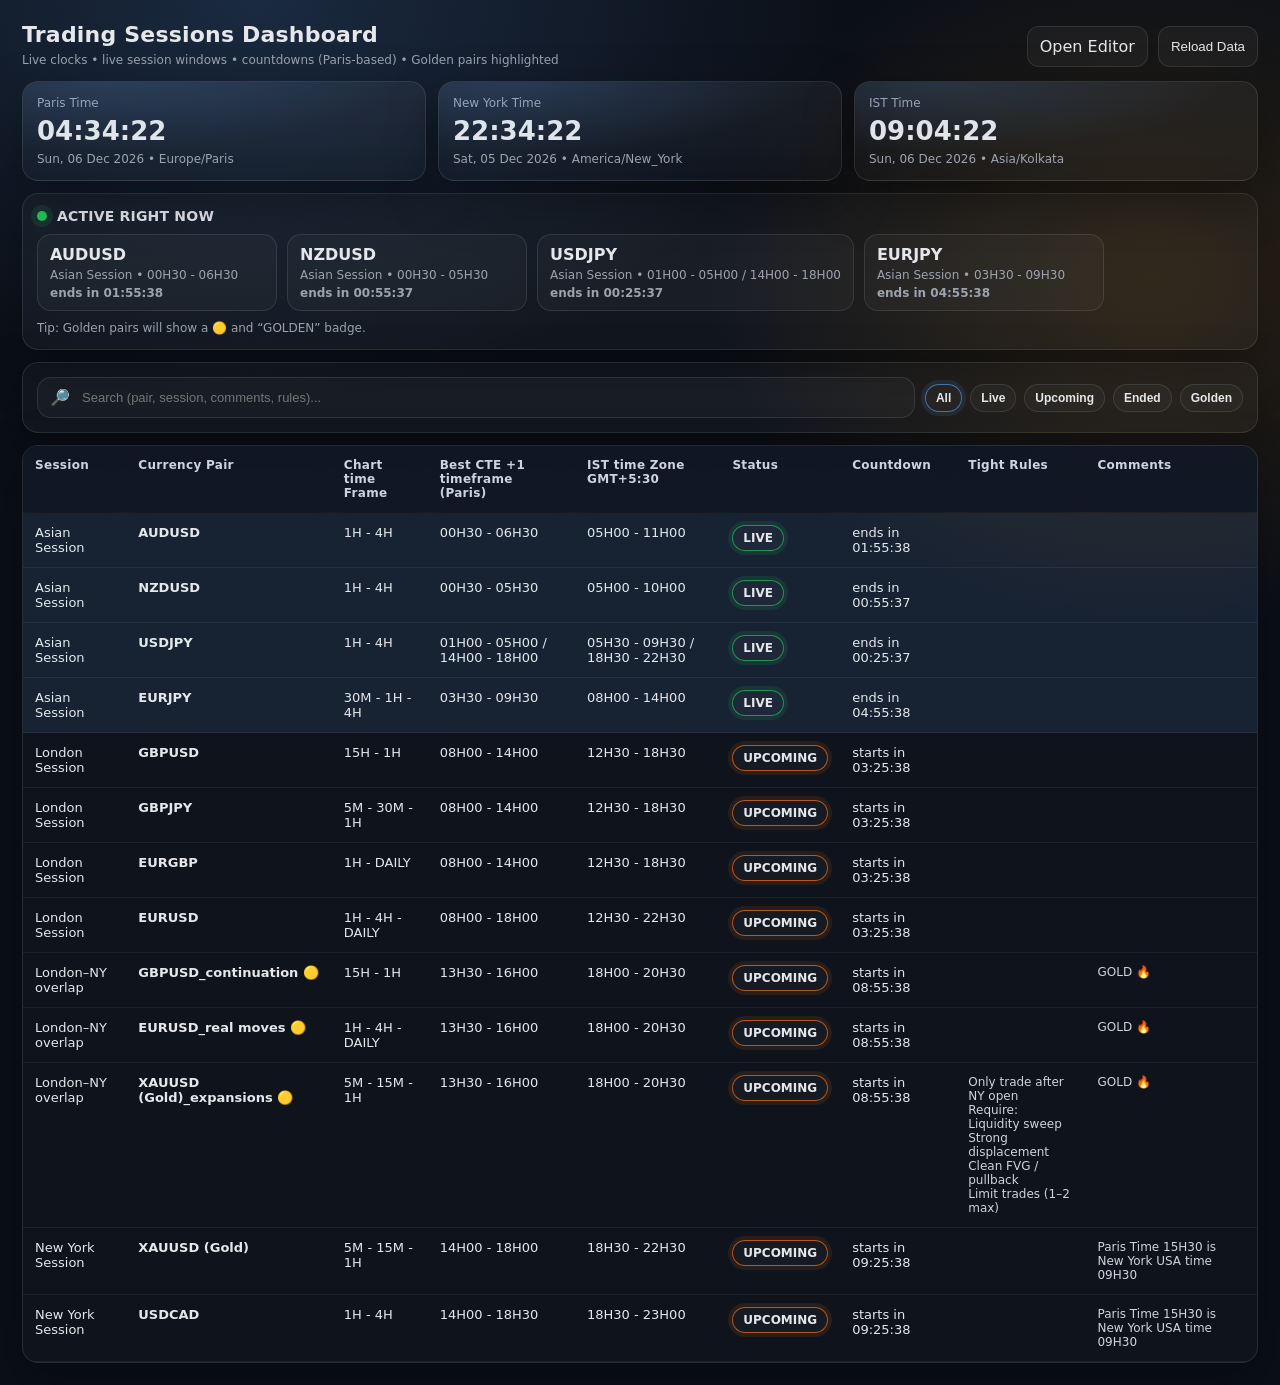
==== index.html @ 401a19d2 "Initial trading dashboard" ====
<!doctype html>
<html lang="en">
<head>
  <meta charset="utf-8" />
  <meta name="viewport" content="width=device-width,initial-scale=1" />
  <title>Trading Sessions Dashboard</title>
  <style>
    :root{
      --bg:#0b0f17;
      --card:#111827;
      --card2:#0f172a;
      --text:#e5e7eb;
      --muted:#9ca3af;
      --line:rgba(255,255,255,.10);
      --accent:#60a5fa;
      --gold:#f59e0b;
      --live:#22c55e;
      --warn:#f97316;
      --shadow: 0 18px 50px rgba(0,0,0,.35);
      --radius:16px;
    }
    *{box-sizing:border-box}
    body{
      margin:0;
      font-family: system-ui, -apple-system, Segoe UI, Roboto, Arial, sans-serif;
      background: radial-gradient(1200px 800px at 20% 0%, rgba(96,165,250,.18), transparent 50%),
                  radial-gradient(900px 700px at 90% 20%, rgba(245,158,11,.14), transparent 50%),
                  var(--bg);
      color:var(--text);
    }
    a{color:var(--accent); text-decoration:none}
    .wrap{max-width:1280px;margin:0 auto;padding:22px}
    .topbar{
      display:flex;justify-content:space-between;align-items:flex-end;gap:16px;flex-wrap:wrap;
      margin-bottom:14px;
    }
    h1{margin:0;font-size:22px;letter-spacing:.2px}
    .subtitle{color:var(--muted);font-size:12px;margin-top:6px}
    .btn{
      border:1px solid var(--line);
      background:rgba(255,255,255,.04);
      color:var(--text);
      padding:10px 12px;border-radius:12px;
      cursor:pointer;
    }
    .btn:hover{background:rgba(255,255,255,.06)}
    .grid{display:grid;gap:12px}
    .cards{display:grid;grid-template-columns:repeat(3,minmax(0,1fr));gap:12px}
    .card{
      background:linear-gradient(180deg, rgba(255,255,255,.05), rgba(255,255,255,.02));
      border:1px solid var(--line);
      border-radius:var(--radius);
      padding:14px 14px;
      box-shadow:var(--shadow);
      overflow:hidden;
      position:relative;
    }
    .card::after{
      content:"";
      position:absolute; inset:-2px;
      background: radial-gradient(500px 120px at 20% 0%, rgba(96,165,250,.15), transparent 60%);
      pointer-events:none;
    }
    .label{color:var(--muted);font-size:12px}
    .time{font-variant-numeric:tabular-nums;font-size:26px;font-weight:800;margin-top:6px}
    .sub{color:var(--muted);font-size:12px;margin-top:6px}
    .panel{
      background:rgba(255,255,255,.03);
      border:1px solid var(--line);
      border-radius:var(--radius);
      padding:14px;
      box-shadow:var(--shadow);
    }
    .panelTitle{display:flex;align-items:center;gap:10px;margin-bottom:10px}
    .dot{width:10px;height:10px;border-radius:50%;background:var(--live);box-shadow:0 0 0 6px rgba(34,197,94,.12)}
    .panelTitle h2{margin:0;font-size:14px;letter-spacing:.2px}
    .chips{display:flex;gap:8px;flex-wrap:wrap}
    .chip{
      border:1px solid var(--line);
      background:rgba(255,255,255,.03);
      color:var(--text);
      padding:6px 10px;border-radius:999px;
      font-size:12px; font-weight:700;
      cursor:pointer;
    }
    .chip.active{border-color:rgba(96,165,250,.6); box-shadow:0 0 0 4px rgba(96,165,250,.10)}
    .controls{
      display:flex;gap:10px;flex-wrap:wrap;align-items:center;
      justify-content:space-between;
    }
    .search{
      flex:1;min-width:220px;
      display:flex;gap:10px;align-items:center;
      background:rgba(255,255,255,.03);
      border:1px solid var(--line);
      border-radius:14px;padding:10px 12px;
    }
    .search input{
      border:none;outline:none;background:transparent;color:var(--text);width:100%;
      font-size:13px;
    }
    .tableWrap{
      border:1px solid var(--line);
      border-radius:var(--radius);
      overflow:auto;
      background:rgba(255,255,255,.02);
      box-shadow:var(--shadow);
    }
    table{border-collapse:collapse;width:100%;min-width:1100px}
    th,td{padding:12px 12px;border-bottom:1px solid rgba(255,255,255,.06);vertical-align:top;font-size:13px}
    th{
      position:sticky;top:0;
      background:rgba(17,24,39,.92);
      backdrop-filter: blur(10px);
      text-align:left;
      font-size:12px;
      color:#cbd5e1;
      letter-spacing:.3px;
    }
    tr:hover{background:rgba(255,255,255,.03)}
    tr[data-state="LIVE"]{background:rgba(96,165,250,.10)}
    tr[data-golden="true"] td:nth-child(2){font-weight:900}
    .mono{font-variant-numeric:tabular-nums}
    .small{font-size:12px;color:#cbd5e1}
    .pill{
      display:inline-block;
      padding:5px 10px;border-radius:999px;
      font-size:12px;font-weight:900;
      border:1px solid var(--line);
      background:rgba(255,255,255,.03);
    }
    .pill.live{border-color:rgba(34,197,94,.7); box-shadow:0 0 0 4px rgba(34,197,94,.12)}
    .pill.up{border-color:rgba(249,115,22,.7); box-shadow:0 0 0 4px rgba(249,115,22,.10)}
    .pill.end{opacity:.8}
    .goldBadge{
      display:inline-flex;align-items:center;gap:6px;
      padding:5px 10px;border-radius:999px;
      border:1px solid rgba(245,158,11,.55);
      background:rgba(245,158,11,.10);
      font-weight:900;font-size:12px;
    }
    .activeList{
      display:flex;gap:10px;flex-wrap:wrap
    }
    .activeItem{
      border:1px solid var(--line);
      background:rgba(255,255,255,.03);
      border-radius:14px;
      padding:10px 12px;
      min-width:240px;
    }
    .activeItem .t{font-weight:900}
    .activeItem .m{color:var(--muted);font-size:12px;margin-top:4px}
    .footerNote{color:var(--muted);font-size:12px;margin-top:10px}
    @media (max-width: 980px){ .cards{grid-template-columns:1fr} }
  </style>
</head>
<body>
  <div class="wrap">
    <div class="topbar">
      <div>
        <h1>Trading Sessions Dashboard</h1>
        <div class="subtitle">Live clocks • live session windows • countdowns (Paris-based) • Golden pairs highlighted</div>
      </div>
      <div style="display:flex;gap:10px;flex-wrap:wrap">
        <a class="btn" href="./editor.html" target="_blank">Open Editor</a>
        <button class="btn" id="reloadBtn">Reload Data</button>
      </div>
    </div>

    <div class="grid">
      <div class="cards" id="clockCards"></div>

      <div class="panel">
        <div class="panelTitle">
          <div class="dot"></div>
          <h2>ACTIVE RIGHT NOW</h2>
        </div>
        <div class="activeList" id="activeNow"></div>
        <div class="footerNote">Tip: Golden pairs will show a 🟡 and “GOLDEN” badge.</div>
      </div>

      <div class="panel">
        <div class="controls">
          <div class="search">
            <span style="color:var(--muted)">🔎</span>
            <input id="q" placeholder="Search (pair, session, comments, rules)..." />
          </div>
          <div class="chips" id="chips"></div>
        </div>
      </div>

      <div class="tableWrap">
        <table>
          <thead>
            <tr>
              <th>Session</th>
              <th>Currency Pair</th>
              <th>Chart time Frame</th>
              <th>Best CTE +1 timeframe (Paris)</th>
              <th>IST time Zone GMT+5:30</th>
              <th>Status</th>
              <th>Countdown</th>
              <th>Tight Rules</th>
              <th>Comments</th>
            </tr>
          </thead>
          <tbody id="rows"></tbody>
        </table>
      </div>
    </div>
  </div>

<script>
const TZ = { paris:"Europe/Paris", ny:"America/New_York", ist:"Asia/Kolkata" };
let CFG = null;
let FILTER = "ALL"; // ALL | LIVE | UPCOMING | ENDED | GOLDEN
let QUERY = "";

function fmtClock(date, timeZone){
  return new Intl.DateTimeFormat("en-GB",{timeZone,hour:"2-digit",minute:"2-digit",second:"2-digit",hour12:false}).format(date);
}
function fmtDate(date, timeZone){
  return new Intl.DateTimeFormat("en-GB",{timeZone,weekday:"short",year:"numeric",month:"short",day:"2-digit"}).format(date);
}
function partsInTZ(date, timeZone){
  const fmt = new Intl.DateTimeFormat("en-GB",{timeZone,year:"numeric",month:"2-digit",day:"2-digit",hour:"2-digit",minute:"2-digit",second:"2-digit",hour12:false});
  const parts = fmt.formatToParts(date);
  const get = (t)=> parts.find(p=>p.type===t)?.value;
  return { hh:+get("hour"), mm:+get("minute"), ss:+get("second") };
}
function minutesSinceMidnight(date, timeZone){
  const p = partsInTZ(date, timeZone);
  return p.hh*60 + p.mm + p.ss/60;
}
// "13H30 - 16H00" or "01H00-05H00 / 14H00-18H00"
function parseWindows(str){
  if(!str) return [];
  return str.split("/").map(s=>s.trim()).filter(Boolean).map(seg=>{
    const m = seg.match(/(\d{1,2})\s*[H:]\s*(\d{2})\s*-\s*(\d{1,2})\s*[H:]\s*(\d{2})/i);
    if(!m) return null;
    return { startMin:(+m[1])*60 + (+m[2]), endMin:(+m[3])*60 + (+m[4]) };
  }).filter(Boolean);
}
function toHMS(totalSeconds){
  totalSeconds = Math.max(0, Math.floor(totalSeconds));
  const h = String(Math.floor(totalSeconds/3600)).padStart(2,"0");
  const m = String(Math.floor((totalSeconds%3600)/60)).padStart(2,"0");
  const s = String(totalSeconds%60).padStart(2,"0");
  return `${h}:${m}:${s}`;
}
function stateAndCountdown(now, timeZone, windows){
  if(!windows.length) return { state:"—", countdown:"—" };
  const nowMin = minutesSinceMidnight(now, timeZone);

  const inWindow = windows.find(w => nowMin >= w.startMin && nowMin < w.endMin);
  if(inWindow){
    const secs = (inWindow.endMin - nowMin) * 60;
    return { state:"LIVE", countdown:`ends in ${toHMS(secs)}` };
  }

  const future = windows.map(w=>w.startMin).filter(s=>s > nowMin).sort((a,b)=>a-b)[0];
  if(future !== undefined){
    const secs = (future - nowMin) * 60;
    return { state:"UPCOMING", countdown:`starts in ${toHMS(secs)}` };
  }

  const firstTomorrow = windows.map(w=>w.startMin).sort((a,b)=>a-b)[0];
  const minsToMidnight = (24*60) - nowMin;
  const secs = (minsToMidnight + firstTomorrow) * 60;
  return { state:"ENDED", countdown:`next in ${toHMS(secs)}` };
}
function pill(state){
  if(state==="LIVE") return `<span class="pill live">LIVE</span>`;
  if(state==="UPCOMING") return `<span class="pill up">UPCOMING</span>`;
  if(state==="ENDED") return `<span class="pill end">ENDED</span>`;
  return `<span class="pill">${state}</span>`;
}
function renderClocks(now){
  const cards = [
    { title:"Paris Time", tz:TZ.paris },
    { title:"New York Time", tz:TZ.ny },
    { title:"IST Time", tz:TZ.ist }
  ];
  document.getElementById("clockCards").innerHTML = cards.map(c=>`
    <div class="card">
      <div class="label">${c.title}</div>
      <div class="time mono">${fmtClock(now,c.tz)}</div>
      <div class="sub">${fmtDate(now,c.tz)} • ${c.tz}</div>
    </div>
  `).join("");
}

function rowMatches(r, info){
  const isGolden = !!r.golden;
  if(FILTER==="LIVE" && info.state!=="LIVE") return false;
  if(FILTER==="UPCOMING" && info.state!=="UPCOMING") return false;
  if(FILTER==="ENDED" && info.state!=="ENDED") return false;
  if(FILTER==="GOLDEN" && !isGolden) return false;

  const hay = [
    r.session, r.pair, r.chartTF, r.bestWindowParis, r.istWindow, r.tightRules, r.comments
  ].join(" ").toLowerCase();

  if(QUERY && !hay.includes(QUERY)) return false;
  return true;
}

function renderActiveNow(now){
  const items = (CFG?.rows || []).map(r=>{
    const windows = parseWindows(r.bestWindowParis || "");
    const info = stateAndCountdown(now, TZ.paris, windows);
    return { r, info };
  }).filter(x=>x.info.state==="LIVE");

  const el = document.getElementById("activeNow");
  if(!items.length){
    el.innerHTML = `<div class="small" style="color:var(--muted)">No active windows right now.</div>`;
    return;
  }

  // Golden first
  items.sort((a,b)=> (b.r.golden===true)-(a.r.golden===true));

  el.innerHTML = items.map(x=>{
    const g = x.r.golden ? `<span class="goldBadge">🟡 GOLDEN</span>` : ``;
    return `
      <div class="activeItem">
        <div class="t">${x.r.pair} ${x.r.golden ? "🟡" : ""}</div>
        <div class="m">${x.r.session} • ${x.r.bestWindowParis}</div>
        <div class="m"><b>${x.info.countdown}</b> ${g}</div>
      </div>
    `;
  }).join("");
}

function renderRows(now){
  const tbody = document.getElementById("rows");
  const rows = (CFG?.rows || []).map(r=>{
    const windows = parseWindows(r.bestWindowParis || "");
    const info = stateAndCountdown(now, TZ.paris, windows);
    return { r, info };
  }).filter(x=>rowMatches(x.r, x.info));

  tbody.innerHTML = rows.map(x=>{
    const r = x.r, info = x.info, isGolden = !!r.golden;
    return `
      <tr data-state="${info.state}" data-golden="${isGolden}">
        <td>${r.session || ""}</td>
        <td><b>${r.pair || ""}</b> ${isGolden ? " 🟡" : ""}</td>
        <td class="mono">${r.chartTF || ""}</td>
        <td class="mono">${r.bestWindowParis || ""}</td>
        <td class="mono">${r.istWindow || ""}</td>
        <td>${pill(info.state)}</td>
        <td class="mono">${info.countdown}</td>
        <td class="small">${(r.tightRules || "").replaceAll("\n","<br>")}</td>
        <td class="small">${(r.comments || "").replaceAll("\n","<br>")}</td>
      </tr>
    `;
  }).join("");
}

async function loadConfig(){
  const ls = localStorage.getItem("TRADING_DASH_CFG");
  if(ls){
    try { return JSON.parse(ls); } catch(e){}
  }
  const res = await fetch("./config.json", { cache:"no-store" });
  return res.json();
}

function renderChips(){
  const defs = [
    ["ALL","All"],["LIVE","Live"],["UPCOMING","Upcoming"],["ENDED","Ended"],["GOLDEN","Golden"]
  ];
  const el = document.getElementById("chips");
  el.innerHTML = defs.map(([k,label])=>`
    <button class="chip ${FILTER===k ? "active":""}" data-k="${k}">${label}</button>
  `).join("");
  el.querySelectorAll("button").forEach(b=>{
    b.addEventListener("click", ()=>{
      FILTER = b.getAttribute("data-k");
      renderChips();
      tick(); // redraw immediately
    });
  });
}

function tick(){
  const now = new Date();
  renderClocks(now);
  renderActiveNow(now);
  renderRows(now);
}

(async function main(){
  CFG = await loadConfig();
  renderChips();

  document.getElementById("q").addEventListener("input",(e)=>{
    QUERY = (e.target.value || "").trim().toLowerCase();
    tick();
  });

  document.getElementById("reloadBtn").addEventListener("click", async ()=>{
    localStorage.removeItem("TRADING_DASH_CFG"); // force load config.json
    CFG = await loadConfig();
    tick();
  });

  tick();
  setInterval(tick, 1000);
})();
</script>
</body>
</html>
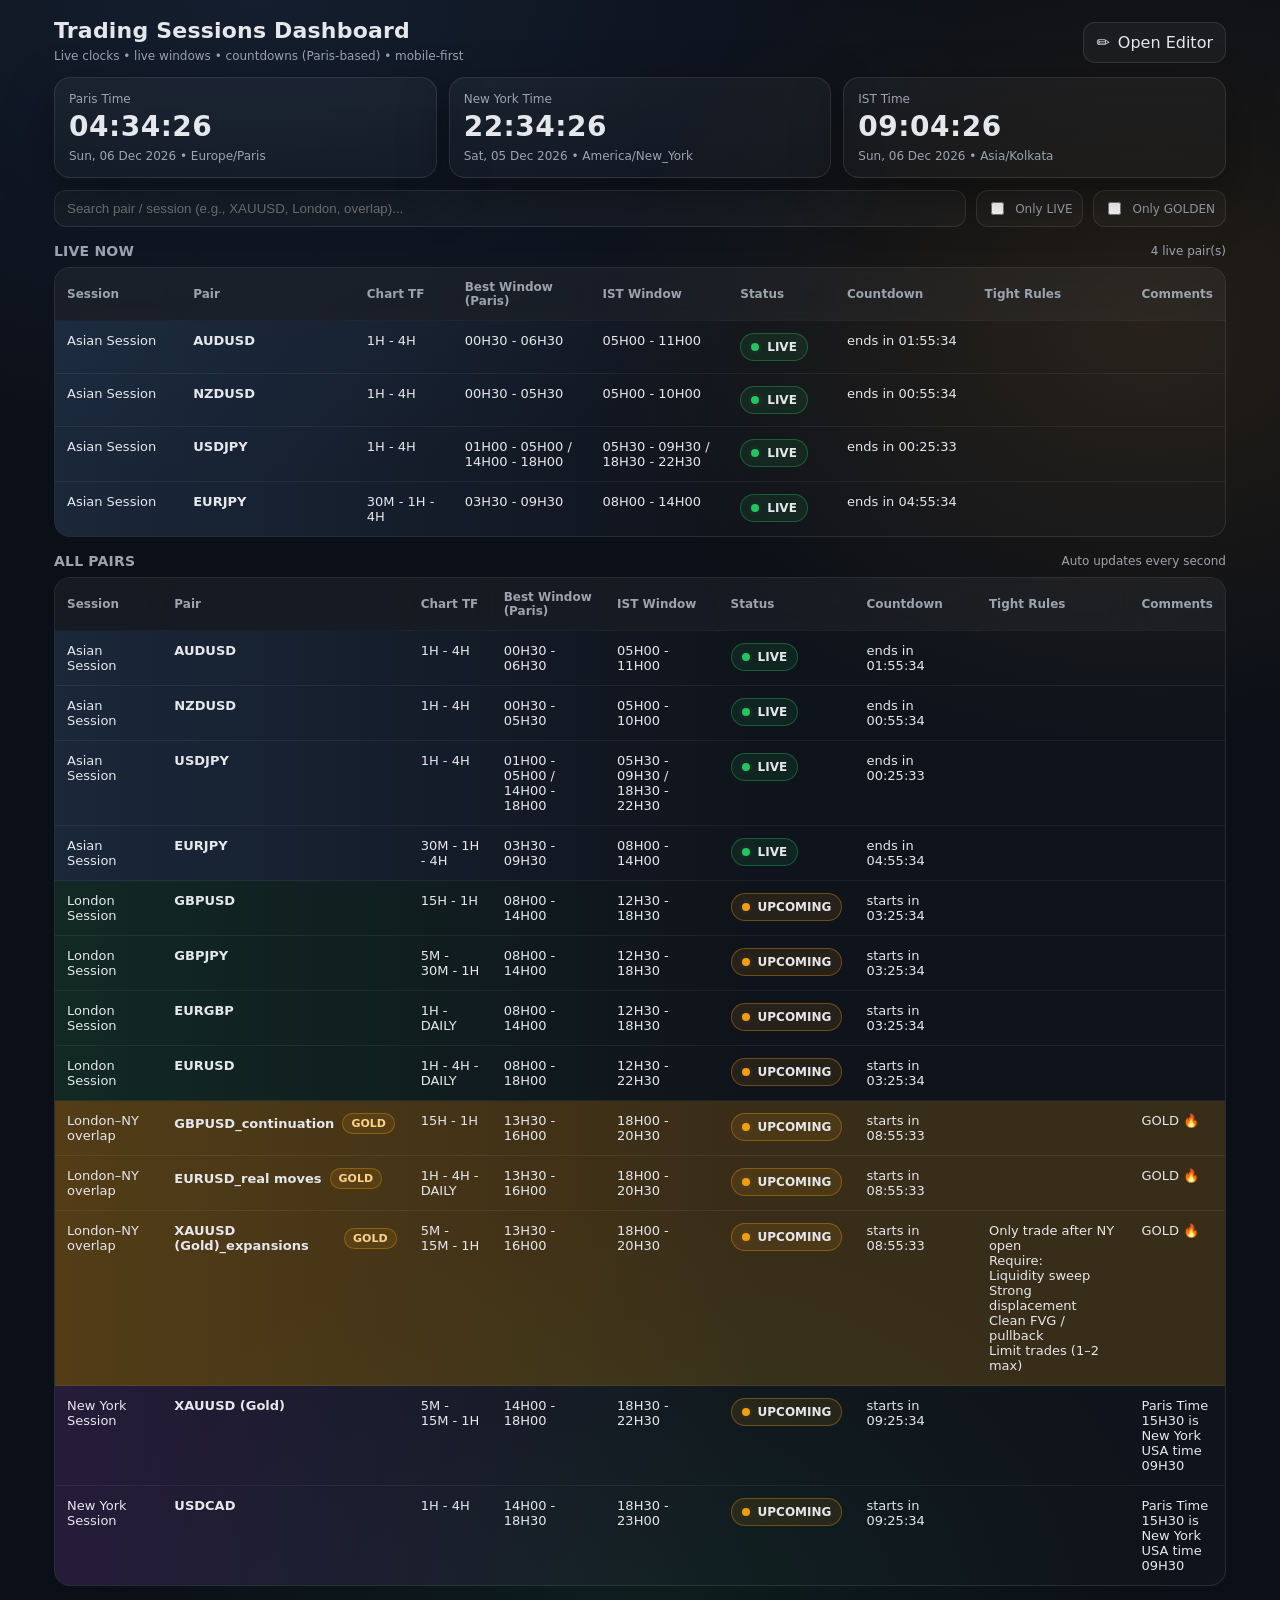
==== commit b6313d06: "Mobile layout + heat colors + journal links + CSV/XLSX editor" ====
--- a/index.html
+++ b/index.html
@@ -12,147 +12,200 @@
       --text:#e5e7eb;
       --muted:#9ca3af;
       --line:rgba(255,255,255,.10);
-      --accent:#60a5fa;
-      --gold:#f59e0b;
+      --shadow:0 18px 50px rgba(0,0,0,.35);
+      --radius:16px;
+
       --live:#22c55e;
-      --warn:#f97316;
-      --shadow: 0 18px 50px rgba(0,0,0,.35);
-      --radius:16px;
-    }
+      --up:#f59e0b;
+      --soon:#60a5fa;
+
+      --asia: rgba(96,165,250,.14);
+      --london: rgba(34,197,94,.12);
+      --overlap: rgba(245,158,11,.14);
+      --ny: rgba(168,85,247,.14);
+
+      --gold: rgba(245,158,11,.18);
+    }
+
     *{box-sizing:border-box}
     body{
       margin:0;
-      font-family: system-ui, -apple-system, Segoe UI, Roboto, Arial, sans-serif;
-      background: radial-gradient(1200px 800px at 20% 0%, rgba(96,165,250,.18), transparent 50%),
-                  radial-gradient(900px 700px at 90% 20%, rgba(245,158,11,.14), transparent 50%),
-                  var(--bg);
+      font-family: system-ui,-apple-system,Segoe UI,Roboto,Arial;
+      background:
+        radial-gradient(1200px 800px at 20% 0%, rgba(96,165,250,.10), transparent 60%),
+        radial-gradient(900px 700px at 90% 20%, rgba(245,158,11,.10), transparent 60%),
+        radial-gradient(900px 700px at 50% 100%, rgba(34,197,94,.08), transparent 60%),
+        var(--bg);
       color:var(--text);
     }
-    a{color:var(--accent); text-decoration:none}
-    .wrap{max-width:1280px;margin:0 auto;padding:22px}
-    .topbar{
-      display:flex;justify-content:space-between;align-items:flex-end;gap:16px;flex-wrap:wrap;
-      margin-bottom:14px;
-    }
+
+    .wrap{max-width:1200px;margin:0 auto;padding:18px 14px 34px}
+    .topbar{display:flex;gap:12px;align-items:flex-end;justify-content:space-between;flex-wrap:wrap}
     h1{margin:0;font-size:22px;letter-spacing:.2px}
     .subtitle{color:var(--muted);font-size:12px;margin-top:6px}
+
     .btn{
       border:1px solid var(--line);
       background:rgba(255,255,255,.04);
       color:var(--text);
       padding:10px 12px;border-radius:12px;
       cursor:pointer;
-    }
-    .btn:hover{background:rgba(255,255,255,.06)}
-    .grid{display:grid;gap:12px}
-    .cards{display:grid;grid-template-columns:repeat(3,minmax(0,1fr));gap:12px}
+      transition: transform .12s ease, background .12s ease;
+      text-decoration:none;
+      display:inline-flex;gap:8px;align-items:center;
+    }
+    .btn:hover{background:rgba(255,255,255,.06); transform: translateY(-1px);}
+    .btn:active{transform: translateY(0px);}
+
+    .grid{display:grid;gap:12px;margin-top:14px}
+    .cards{grid-template-columns:repeat(3,minmax(0,1fr))}
+    @media (max-width: 980px){ .cards{grid-template-columns:1fr} }
+
     .card{
-      background:linear-gradient(180deg, rgba(255,255,255,.05), rgba(255,255,255,.02));
-      border:1px solid var(--line);
+      border:1px solid var(--line);
+      background:linear-gradient(180deg, rgba(255,255,255,.04), rgba(255,255,255,.02));
       border-radius:var(--radius);
-      padding:14px 14px;
       box-shadow:var(--shadow);
+      padding:14px;
       overflow:hidden;
       position:relative;
     }
-    .card::after{
-      content:"";
-      position:absolute; inset:-2px;
-      background: radial-gradient(500px 120px at 20% 0%, rgba(96,165,250,.15), transparent 60%);
-      pointer-events:none;
-    }
-    .label{color:var(--muted);font-size:12px}
-    .time{font-variant-numeric:tabular-nums;font-size:26px;font-weight:800;margin-top:6px}
-    .sub{color:var(--muted);font-size:12px;margin-top:6px}
-    .panel{
+    .clockLabel{font-size:12px;color:var(--muted)}
+    .clockTime{font-size:28px;font-weight:800;letter-spacing:.5px;margin-top:4px}
+    .clockMeta{margin-top:6px;font-size:12px;color:var(--muted)}
+
+    .pill{
+      display:inline-flex;align-items:center;gap:8px;
+      border:1px solid var(--line);
+      border-radius:999px;
+      padding:6px 10px;
+      font-size:12px;
       background:rgba(255,255,255,.03);
-      border:1px solid var(--line);
+    }
+    .dot{width:8px;height:8px;border-radius:999px;background:var(--muted);box-shadow:0 0 0 3px rgba(255,255,255,.02)}
+    .dot.live{background:var(--live)}
+    .dot.up{background:var(--up)}
+    .dot.soon{background:var(--soon)}
+
+    .panelTitle{display:flex;align-items:center;justify-content:space-between;margin-top:16px;margin-bottom:8px}
+    .panelTitle h2{margin:0;font-size:14px;color:var(--muted);font-weight:700;letter-spacing:.2px}
+    .panelTitle .mini{font-size:12px;color:var(--muted)}
+
+    /* Desktop table */
+    .tableWrap{
+      border:1px solid var(--line);
+      background:rgba(255,255,255,.02);
       border-radius:var(--radius);
-      padding:14px;
-      box-shadow:var(--shadow);
-    }
-    .panelTitle{display:flex;align-items:center;gap:10px;margin-bottom:10px}
-    .dot{width:10px;height:10px;border-radius:50%;background:var(--live);box-shadow:0 0 0 6px rgba(34,197,94,.12)}
-    .panelTitle h2{margin:0;font-size:14px;letter-spacing:.2px}
-    .chips{display:flex;gap:8px;flex-wrap:wrap}
-    .chip{
+      overflow:hidden;
+    }
+    table{width:100%;border-collapse:collapse}
+    thead th{
+      text-align:left;
+      font-size:12px;
+      padding:12px 12px;
+      color:var(--muted);
+      background:rgba(255,255,255,.03);
+      border-bottom:1px solid var(--line);
+      position:sticky; top:0;
+      backdrop-filter: blur(8px);
+    }
+    tbody td{
+      padding:12px 12px;
+      border-bottom:1px solid rgba(255,255,255,.06);
+      vertical-align:top;
+      font-size:13px;
+    }
+    tbody tr{
+      transition: background .15s ease, transform .12s ease;
+    }
+    tbody tr:hover{background:rgba(255,255,255,.03)}
+    tbody tr:last-child td{border-bottom:none}
+
+    .pair{
+      display:flex;gap:8px;align-items:center;font-weight:800;
+    }
+    .goldBadge{
+      font-size:11px;
+      padding:3px 8px;border-radius:999px;
+      border:1px solid rgba(245,158,11,.35);
+      background:rgba(245,158,11,.10);
+      color:#ffd28a;
+    }
+
+    .journalLink{
+      margin-left:auto;
+      font-size:12px;
+      color:var(--muted);
+      text-decoration:none;
+      border:1px solid var(--line);
+      padding:4px 8px;border-radius:10px;
+      background:rgba(255,255,255,.02);
+      transition: background .12s ease;
+      white-space:nowrap;
+    }
+    .journalLink:hover{background:rgba(255,255,255,.05)}
+
+    .statusPill{
+      display:inline-flex;align-items:center;gap:8px;
+      border:1px solid var(--line);
+      border-radius:999px;
+      padding:6px 10px;
+      font-size:12px;
+      font-weight:800;
+    }
+    .status-live{border-color:rgba(34,197,94,.35); background:rgba(34,197,94,.10)}
+    .status-up{border-color:rgba(245,158,11,.35); background:rgba(245,158,11,.10)}
+    .status-soon{border-color:rgba(96,165,250,.35); background:rgba(96,165,250,.10)}
+
+    .heat-asia{background:linear-gradient(90deg,var(--asia), transparent 60%)}
+    .heat-london{background:linear-gradient(90deg,var(--london), transparent 60%)}
+    .heat-overlap{background:linear-gradient(90deg,var(--overlap), transparent 60%)}
+    .heat-ny{background:linear-gradient(90deg,var(--ny), transparent 60%)}
+    .heat-gold{box-shadow: inset 0 0 0 9999px var(--gold)}
+
+    /* Mobile cards (hide table) */
+    .mobileList{display:none}
+    @media (max-width: 900px){
+      .tableWrap{display:none}
+      .mobileList{display:grid;gap:10px}
+      .mCard{
+        border:1px solid var(--line);
+        border-radius:var(--radius);
+        background:rgba(255,255,255,.02);
+        padding:12px;
+      }
+      .mTop{display:flex;gap:10px;align-items:flex-start;justify-content:space-between}
+      .mPair{font-weight:900}
+      .mMeta{color:var(--muted);font-size:12px;margin-top:3px}
+      .mRow{display:flex;gap:10px;margin-top:10px}
+      .mK{width:120px;flex:0 0 120px;color:var(--muted);font-size:12px}
+      .mV{font-size:12px}
+    }
+
+    .searchRow{display:flex;gap:10px;align-items:center;margin-top:12px;flex-wrap:wrap}
+    .search{
+      flex:1;
+      min-width:220px;
       border:1px solid var(--line);
       background:rgba(255,255,255,.03);
       color:var(--text);
-      padding:6px 10px;border-radius:999px;
-      font-size:12px; font-weight:700;
-      cursor:pointer;
-    }
-    .chip.active{border-color:rgba(96,165,250,.6); box-shadow:0 0 0 4px rgba(96,165,250,.10)}
-    .controls{
-      display:flex;gap:10px;flex-wrap:wrap;align-items:center;
-      justify-content:space-between;
-    }
-    .search{
-      flex:1;min-width:220px;
-      display:flex;gap:10px;align-items:center;
+      padding:10px 12px;
+      border-radius:12px;
+      outline:none;
+    }
+    .toggle{
+      display:flex;gap:8px;align-items:center;
+      border:1px solid var(--line);
+      border-radius:12px;
+      padding:8px 10px;
       background:rgba(255,255,255,.03);
-      border:1px solid var(--line);
-      border-radius:14px;padding:10px 12px;
-    }
-    .search input{
-      border:none;outline:none;background:transparent;color:var(--text);width:100%;
-      font-size:13px;
-    }
-    .tableWrap{
-      border:1px solid var(--line);
-      border-radius:var(--radius);
-      overflow:auto;
-      background:rgba(255,255,255,.02);
-      box-shadow:var(--shadow);
-    }
-    table{border-collapse:collapse;width:100%;min-width:1100px}
-    th,td{padding:12px 12px;border-bottom:1px solid rgba(255,255,255,.06);vertical-align:top;font-size:13px}
-    th{
-      position:sticky;top:0;
-      background:rgba(17,24,39,.92);
-      backdrop-filter: blur(10px);
-      text-align:left;
+      color:var(--muted);
       font-size:12px;
-      color:#cbd5e1;
-      letter-spacing:.3px;
-    }
-    tr:hover{background:rgba(255,255,255,.03)}
-    tr[data-state="LIVE"]{background:rgba(96,165,250,.10)}
-    tr[data-golden="true"] td:nth-child(2){font-weight:900}
-    .mono{font-variant-numeric:tabular-nums}
-    .small{font-size:12px;color:#cbd5e1}
-    .pill{
-      display:inline-block;
-      padding:5px 10px;border-radius:999px;
-      font-size:12px;font-weight:900;
-      border:1px solid var(--line);
-      background:rgba(255,255,255,.03);
-    }
-    .pill.live{border-color:rgba(34,197,94,.7); box-shadow:0 0 0 4px rgba(34,197,94,.12)}
-    .pill.up{border-color:rgba(249,115,22,.7); box-shadow:0 0 0 4px rgba(249,115,22,.10)}
-    .pill.end{opacity:.8}
-    .goldBadge{
-      display:inline-flex;align-items:center;gap:6px;
-      padding:5px 10px;border-radius:999px;
-      border:1px solid rgba(245,158,11,.55);
-      background:rgba(245,158,11,.10);
-      font-weight:900;font-size:12px;
-    }
-    .activeList{
-      display:flex;gap:10px;flex-wrap:wrap
-    }
-    .activeItem{
-      border:1px solid var(--line);
-      background:rgba(255,255,255,.03);
-      border-radius:14px;
-      padding:10px 12px;
-      min-width:240px;
-    }
-    .activeItem .t{font-weight:900}
-    .activeItem .m{color:var(--muted);font-size:12px;margin-top:4px}
-    .footerNote{color:var(--muted);font-size:12px;margin-top:10px}
-    @media (max-width: 980px){ .cards{grid-template-columns:1fr} }
+    }
+    .toggle input{accent-color:#60a5fa}
+
+    .muted{color:var(--muted)}
+    .right{display:flex;gap:10px;align-items:center}
   </style>
 </head>
 <body>
@@ -160,257 +213,361 @@
     <div class="topbar">
       <div>
         <h1>Trading Sessions Dashboard</h1>
-        <div class="subtitle">Live clocks • live session windows • countdowns (Paris-based) • Golden pairs highlighted</div>
+        <div class="subtitle">Live clocks • live windows • countdowns (Paris-based) • mobile-first</div>
       </div>
-      <div style="display:flex;gap:10px;flex-wrap:wrap">
-        <a class="btn" href="./editor.html" target="_blank">Open Editor</a>
-        <button class="btn" id="reloadBtn">Reload Data</button>
+      <div class="right">
+        <a class="btn" href="./editor.html" title="Edit config">
+          ✏️ <span>Open Editor</span>
+        </a>
       </div>
     </div>
 
-    <div class="grid">
-      <div class="cards" id="clockCards"></div>
-
-      <div class="panel">
-        <div class="panelTitle">
-          <div class="dot"></div>
-          <h2>ACTIVE RIGHT NOW</h2>
+    <div class="grid cards">
+      <div class="card" id="cardParis">
+        <div class="clockLabel">Paris Time</div>
+        <div class="clockTime" id="tParis">--:--:--</div>
+        <div class="clockMeta" id="dParis">--</div>
+      </div>
+
+      <div class="card" id="cardNY">
+        <div class="clockLabel">New York Time</div>
+        <div class="clockTime" id="tNY">--:--:--</div>
+        <div class="clockMeta" id="dNY">--</div>
+      </div>
+
+      <div class="card" id="cardIST">
+        <div class="clockLabel">IST Time</div>
+        <div class="clockTime" id="tIST">--:--:--</div>
+        <div class="clockMeta" id="dIST">--</div>
+      </div>
+    </div>
+
+    <div class="searchRow">
+      <input class="search" id="q" placeholder="Search pair / session (e.g., XAUUSD, London, overlap)..." />
+      <label class="toggle" title="Show only LIVE rows">
+        <input type="checkbox" id="onlyLive" />
+        Only LIVE
+      </label>
+      <label class="toggle" title="Show only GOLDEN rows">
+        <input type="checkbox" id="onlyGold" />
+        Only GOLDEN
+      </label>
+    </div>
+
+    <div class="panelTitle">
+      <h2>LIVE NOW</h2>
+      <div class="mini" id="liveMeta">—</div>
+    </div>
+
+    <div class="mobileList" id="liveMobile"></div>
+    <div class="tableWrap">
+      <table>
+        <thead>
+          <tr>
+            <th style="width:170px">Session</th>
+            <th style="width:250px">Pair</th>
+            <th style="width:130px">Chart TF</th>
+            <th style="width:190px">Best Window (Paris)</th>
+            <th style="width:190px">IST Window</th>
+            <th style="width:120px">Status</th>
+            <th style="width:170px">Countdown</th>
+            <th style="width:240px">Tight Rules</th>
+            <th>Comments</th>
+          </tr>
+        </thead>
+        <tbody id="liveBody"></tbody>
+      </table>
+    </div>
+
+    <div class="panelTitle">
+      <h2>ALL PAIRS</h2>
+      <div class="mini muted">Auto updates every second</div>
+    </div>
+
+    <div class="mobileList" id="allMobile"></div>
+    <div class="tableWrap">
+      <table>
+        <thead>
+          <tr>
+            <th style="width:170px">Session</th>
+            <th style="width:250px">Pair</th>
+            <th style="width:130px">Chart TF</th>
+            <th style="width:190px">Best Window (Paris)</th>
+            <th style="width:190px">IST Window</th>
+            <th style="width:120px">Status</th>
+            <th style="width:170px">Countdown</th>
+            <th style="width:240px">Tight Rules</th>
+            <th>Comments</th>
+          </tr>
+        </thead>
+        <tbody id="allBody"></tbody>
+      </table>
+    </div>
+  </div>
+
+<script>
+  const TZ_PARIS = "Europe/Paris";
+  const TZ_NY = "America/New_York";
+  const TZ_IST = "Asia/Kolkata";
+
+  function fmtTime(tz){
+    return new Intl.DateTimeFormat("en-GB", { timeZone: tz, hour:"2-digit", minute:"2-digit", second:"2-digit" });
+  }
+  function fmtDate(tz){
+    return new Intl.DateTimeFormat("en-GB", { timeZone: tz, weekday:"short", day:"2-digit", month:"short", year:"numeric" });
+  }
+  const fParis = fmtTime(TZ_PARIS), fNY = fmtTime(TZ_NY), fIST = fmtTime(TZ_IST);
+  const dParisF = fmtDate(TZ_PARIS), dNYF = fmtDate(TZ_NY), dISTF = fmtDate(TZ_IST);
+
+  function parseHHMM(s){
+    // supports "00H30", "00:30", "00H30 " etc.
+    const t = s.trim().toUpperCase().replace(":", "H");
+    const [hh, mm] = t.split("H");
+    return { h: Number(hh), m: Number(mm) };
+  }
+
+  function windowsFromText(text){
+    // "01H00 - 05H00 / 14H00 - 18H00"
+    return String(text||"")
+      .split("/")
+      .map(x => x.trim())
+      .filter(Boolean)
+      .map(seg=>{
+        const [a,b] = seg.split("-").map(x=>x.trim());
+        if(!a || !b) return null;
+        const s = parseHHMM(a);
+        const e = parseHHMM(b);
+        return { s, e, label: `${a} - ${b}` };
+      })
+      .filter(Boolean);
+  }
+
+  function nowInTZ(tz){
+    // get "now" parts in tz by formatting and re-parsing (safe enough for daily windows)
+    const parts = new Intl.DateTimeFormat("en-GB", {
+      timeZone: tz, year:"numeric", month:"2-digit", day:"2-digit",
+      hour:"2-digit", minute:"2-digit", second:"2-digit", hour12:false
+    }).formatToParts(new Date()).reduce((acc,p)=> (acc[p.type]=p.value, acc), {});
+    const y = Number(parts.year), mo = Number(parts.month), d = Number(parts.day);
+    const h = Number(parts.hour), mi = Number(parts.minute), se = Number(parts.second);
+    return { y, mo, d, h, mi, se };
+  }
+
+  function msUntilInParis(targetHM){
+    // milliseconds until today's (or tomorrow's) target time in Paris tz
+    const n = nowInTZ(TZ_PARIS);
+    const now = Date.now();
+    const target = new Date(`${n.y}-${String(n.mo).padStart(2,"0")}-${String(n.d).padStart(2,"0")}T00:00:00`);
+    // target is local time; we just need relative comparisons, so we compute using minutes in tz via parts:
+    // We'll compute diff purely by hm minutes in paris day:
+    const nowMin = n.h*60 + n.mi + n.se/60;
+    const tMin = targetHM.h*60 + targetHM.m;
+    let deltaMin = tMin - nowMin;
+    if(deltaMin < 0) deltaMin += 24*60; // tomorrow
+    return Math.max(0, deltaMin*60*1000);
+  }
+
+  function withinWindowParis(win){
+    const n = nowInTZ(TZ_PARIS);
+    const nowMin = n.h*60 + n.mi + n.se/60;
+    const sMin = win.s.h*60 + win.s.m;
+    const eMin = win.e.h*60 + win.e.m;
+    // handle wrap-around windows (rare)
+    if(eMin >= sMin) return nowMin >= sMin && nowMin <= eMin;
+    return (nowMin >= sMin) || (nowMin <= eMin);
+  }
+
+  function countdownForRow(wins){
+    // wins = [{s,e,label}, ...] in Paris time
+    // status:
+    // LIVE if within any window
+    // otherwise UPCOMING (starts in)
+    // countdown = ends in / starts in for nearest relevant
+    const live = wins.find(withinWindowParis);
+    if(live){
+      // ends in
+      const ms = msUntilInParis(live.e);
+      return { status:"LIVE", ms, mode:"ends" };
+    }
+    // next start (choose minimum ms until start)
+    let best = null;
+    for(const w of wins){
+      const ms = msUntilInParis(w.s);
+      if(best === null || ms < best) best = ms;
+    }
+    return { status:"UPCOMING", ms: best ?? 0, mode:"starts" };
+  }
+
+  function msToHHMMSS(ms){
+    const total = Math.max(0, Math.floor(ms/1000));
+    const h = Math.floor(total/3600);
+    const m = Math.floor((total%3600)/60);
+    const s = total%60;
+    const pad = n => String(n).padStart(2,"0");
+    return `${pad(h)}:${pad(m)}:${pad(s)}`;
+  }
+
+  function heatClass(session, golden){
+    const s = (session||"").toLowerCase();
+    let c = "";
+    if(s.includes("asian")) c = "heat-asia";
+    else if(s.includes("london") && s.includes("overlap")) c = "heat-overlap";
+    else if(s.includes("london")) c = "heat-london";
+    else if(s.includes("new york")) c = "heat-ny";
+    if(golden) c += " heat-gold";
+    return c.trim();
+  }
+
+  function statusPill(status){
+    if(status === "LIVE") return `<span class="statusPill status-live"><span class="dot live"></span>LIVE</span>`;
+    return `<span class="statusPill status-up"><span class="dot up"></span>UPCOMING</span>`;
+  }
+
+  function journalAnchor(url){
+    if(!url) return "";
+    return `<a class="journalLink" href="${url}" target="_blank" rel="noopener">Journal ↗</a>`;
+  }
+
+  function rowHTML(r, liveOnly=false){
+    const wins = windowsFromText(r.bestWindowParis);
+    const cd = countdownForRow(wins);
+    const countdownTxt = `${cd.mode} in ${msToHHMMSS(cd.ms)}`;
+
+    const isLive = cd.status === "LIVE";
+    if(liveOnly && !isLive) return "";
+
+    const heat = heatClass(r.session, !!r.golden);
+    const gold = r.golden ? `<span class="goldBadge">GOLD</span>` : "";
+    const j = journalAnchor(r.journal);
+
+    return `
+      <tr class="${heat}">
+        <td>${r.session||""}</td>
+        <td>
+          <div class="pair">
+            <span>${r.pair||""}</span>
+            ${gold}
+            ${j}
+          </div>
+        </td>
+        <td>${r.chartTF||""}</td>
+        <td>${r.bestWindowParis||""}</td>
+        <td>${r.istWindow||""}</td>
+        <td>${statusPill(cd.status)}</td>
+        <td>${countdownTxt}</td>
+        <td>${(r.tightRules||"").replace(/\n/g,"<br>")}</td>
+        <td>${(r.comments||"").replace(/\n/g,"<br>")}</td>
+      </tr>
+    `;
+  }
+
+  function mobileCardHTML(r){
+    const wins = windowsFromText(r.bestWindowParis);
+    const cd = countdownForRow(wins);
+    const heat = heatClass(r.session, !!r.golden);
+    const gold = r.golden ? ` <span class="goldBadge">GOLD</span>` : "";
+    const j = r.journal ? `<a class="journalLink" href="${r.journal}" target="_blank" rel="noopener">Journal ↗</a>` : "";
+    const countdownTxt = `${cd.mode} in ${msToHHMMSS(cd.ms)}`;
+
+    return `
+      <div class="mCard ${heat}">
+        <div class="mTop">
+          <div>
+            <div class="mPair">${r.pair||""}${gold}</div>
+            <div class="mMeta">${r.session||""} • ${r.chartTF||""}</div>
+          </div>
+          <div>${j}</div>
         </div>
-        <div class="activeList" id="activeNow"></div>
-        <div class="footerNote">Tip: Golden pairs will show a 🟡 and “GOLDEN” badge.</div>
-      </div>
-
-      <div class="panel">
-        <div class="controls">
-          <div class="search">
-            <span style="color:var(--muted)">🔎</span>
-            <input id="q" placeholder="Search (pair, session, comments, rules)..." />
-          </div>
-          <div class="chips" id="chips"></div>
-        </div>
-      </div>
-
-      <div class="tableWrap">
-        <table>
-          <thead>
-            <tr>
-              <th>Session</th>
-              <th>Currency Pair</th>
-              <th>Chart time Frame</th>
-              <th>Best CTE +1 timeframe (Paris)</th>
-              <th>IST time Zone GMT+5:30</th>
-              <th>Status</th>
-              <th>Countdown</th>
-              <th>Tight Rules</th>
-              <th>Comments</th>
-            </tr>
-          </thead>
-          <tbody id="rows"></tbody>
-        </table>
-      </div>
-    </div>
-  </div>
-
-<script>
-const TZ = { paris:"Europe/Paris", ny:"America/New_York", ist:"Asia/Kolkata" };
-let CFG = null;
-let FILTER = "ALL"; // ALL | LIVE | UPCOMING | ENDED | GOLDEN
-let QUERY = "";
-
-function fmtClock(date, timeZone){
-  return new Intl.DateTimeFormat("en-GB",{timeZone,hour:"2-digit",minute:"2-digit",second:"2-digit",hour12:false}).format(date);
-}
-function fmtDate(date, timeZone){
-  return new Intl.DateTimeFormat("en-GB",{timeZone,weekday:"short",year:"numeric",month:"short",day:"2-digit"}).format(date);
-}
-function partsInTZ(date, timeZone){
-  const fmt = new Intl.DateTimeFormat("en-GB",{timeZone,year:"numeric",month:"2-digit",day:"2-digit",hour:"2-digit",minute:"2-digit",second:"2-digit",hour12:false});
-  const parts = fmt.formatToParts(date);
-  const get = (t)=> parts.find(p=>p.type===t)?.value;
-  return { hh:+get("hour"), mm:+get("minute"), ss:+get("second") };
-}
-function minutesSinceMidnight(date, timeZone){
-  const p = partsInTZ(date, timeZone);
-  return p.hh*60 + p.mm + p.ss/60;
-}
-// "13H30 - 16H00" or "01H00-05H00 / 14H00-18H00"
-function parseWindows(str){
-  if(!str) return [];
-  return str.split("/").map(s=>s.trim()).filter(Boolean).map(seg=>{
-    const m = seg.match(/(\d{1,2})\s*[H:]\s*(\d{2})\s*-\s*(\d{1,2})\s*[H:]\s*(\d{2})/i);
-    if(!m) return null;
-    return { startMin:(+m[1])*60 + (+m[2]), endMin:(+m[3])*60 + (+m[4]) };
-  }).filter(Boolean);
-}
-function toHMS(totalSeconds){
-  totalSeconds = Math.max(0, Math.floor(totalSeconds));
-  const h = String(Math.floor(totalSeconds/3600)).padStart(2,"0");
-  const m = String(Math.floor((totalSeconds%3600)/60)).padStart(2,"0");
-  const s = String(totalSeconds%60).padStart(2,"0");
-  return `${h}:${m}:${s}`;
-}
-function stateAndCountdown(now, timeZone, windows){
-  if(!windows.length) return { state:"—", countdown:"—" };
-  const nowMin = minutesSinceMidnight(now, timeZone);
-
-  const inWindow = windows.find(w => nowMin >= w.startMin && nowMin < w.endMin);
-  if(inWindow){
-    const secs = (inWindow.endMin - nowMin) * 60;
-    return { state:"LIVE", countdown:`ends in ${toHMS(secs)}` };
-  }
-
-  const future = windows.map(w=>w.startMin).filter(s=>s > nowMin).sort((a,b)=>a-b)[0];
-  if(future !== undefined){
-    const secs = (future - nowMin) * 60;
-    return { state:"UPCOMING", countdown:`starts in ${toHMS(secs)}` };
-  }
-
-  const firstTomorrow = windows.map(w=>w.startMin).sort((a,b)=>a-b)[0];
-  const minsToMidnight = (24*60) - nowMin;
-  const secs = (minsToMidnight + firstTomorrow) * 60;
-  return { state:"ENDED", countdown:`next in ${toHMS(secs)}` };
-}
-function pill(state){
-  if(state==="LIVE") return `<span class="pill live">LIVE</span>`;
-  if(state==="UPCOMING") return `<span class="pill up">UPCOMING</span>`;
-  if(state==="ENDED") return `<span class="pill end">ENDED</span>`;
-  return `<span class="pill">${state}</span>`;
-}
-function renderClocks(now){
-  const cards = [
-    { title:"Paris Time", tz:TZ.paris },
-    { title:"New York Time", tz:TZ.ny },
-    { title:"IST Time", tz:TZ.ist }
-  ];
-  document.getElementById("clockCards").innerHTML = cards.map(c=>`
-    <div class="card">
-      <div class="label">${c.title}</div>
-      <div class="time mono">${fmtClock(now,c.tz)}</div>
-      <div class="sub">${fmtDate(now,c.tz)} • ${c.tz}</div>
-    </div>
-  `).join("");
-}
-
-function rowMatches(r, info){
-  const isGolden = !!r.golden;
-  if(FILTER==="LIVE" && info.state!=="LIVE") return false;
-  if(FILTER==="UPCOMING" && info.state!=="UPCOMING") return false;
-  if(FILTER==="ENDED" && info.state!=="ENDED") return false;
-  if(FILTER==="GOLDEN" && !isGolden) return false;
-
-  const hay = [
-    r.session, r.pair, r.chartTF, r.bestWindowParis, r.istWindow, r.tightRules, r.comments
-  ].join(" ").toLowerCase();
-
-  if(QUERY && !hay.includes(QUERY)) return false;
-  return true;
-}
-
-function renderActiveNow(now){
-  const items = (CFG?.rows || []).map(r=>{
-    const windows = parseWindows(r.bestWindowParis || "");
-    const info = stateAndCountdown(now, TZ.paris, windows);
-    return { r, info };
-  }).filter(x=>x.info.state==="LIVE");
-
-  const el = document.getElementById("activeNow");
-  if(!items.length){
-    el.innerHTML = `<div class="small" style="color:var(--muted)">No active windows right now.</div>`;
-    return;
-  }
-
-  // Golden first
-  items.sort((a,b)=> (b.r.golden===true)-(a.r.golden===true));
-
-  el.innerHTML = items.map(x=>{
-    const g = x.r.golden ? `<span class="goldBadge">🟡 GOLDEN</span>` : ``;
-    return `
-      <div class="activeItem">
-        <div class="t">${x.r.pair} ${x.r.golden ? "🟡" : ""}</div>
-        <div class="m">${x.r.session} • ${x.r.bestWindowParis}</div>
-        <div class="m"><b>${x.info.countdown}</b> ${g}</div>
+
+        <div class="mRow"><div class="mK">Paris Window</div><div class="mV">${r.bestWindowParis||""}</div></div>
+        <div class="mRow"><div class="mK">IST Window</div><div class="mV">${r.istWindow||""}</div></div>
+        <div class="mRow"><div class="mK">Status</div><div class="mV">${cd.status} • ${countdownTxt}</div></div>
+
+        ${r.tightRules ? `<div class="mRow"><div class="mK">Rules</div><div class="mV">${String(r.tightRules).replace(/\n/g,"<br>")}</div></div>` : ``}
+        ${r.comments ? `<div class="mRow"><div class="mK">Notes</div><div class="mV">${String(r.comments).replace(/\n/g,"<br>")}</div></div>` : ``}
       </div>
     `;
-  }).join("");
-}
-
-function renderRows(now){
-  const tbody = document.getElementById("rows");
-  const rows = (CFG?.rows || []).map(r=>{
-    const windows = parseWindows(r.bestWindowParis || "");
-    const info = stateAndCountdown(now, TZ.paris, windows);
-    return { r, info };
-  }).filter(x=>rowMatches(x.r, x.info));
-
-  tbody.innerHTML = rows.map(x=>{
-    const r = x.r, info = x.info, isGolden = !!r.golden;
-    return `
-      <tr data-state="${info.state}" data-golden="${isGolden}">
-        <td>${r.session || ""}</td>
-        <td><b>${r.pair || ""}</b> ${isGolden ? " 🟡" : ""}</td>
-        <td class="mono">${r.chartTF || ""}</td>
-        <td class="mono">${r.bestWindowParis || ""}</td>
-        <td class="mono">${r.istWindow || ""}</td>
-        <td>${pill(info.state)}</td>
-        <td class="mono">${info.countdown}</td>
-        <td class="small">${(r.tightRules || "").replaceAll("\n","<br>")}</td>
-        <td class="small">${(r.comments || "").replaceAll("\n","<br>")}</td>
-      </tr>
+  }
+
+  let CFG = { rows: [] };
+
+  async function loadConfig(){
+    const res = await fetch("./config.json?x=" + Date.now());
+    const json = await res.json();
+    if(!json.rows) json.rows = [];
+    // normalize fields
+    json.rows = json.rows.map(r=>({
+      session: r.session ?? "",
+      pair: r.pair ?? "",
+      chartTF: r.chartTF ?? r.chartTimeFrame ?? "",
+      bestWindowParis: r.bestWindowParis ?? r.bestCTE ?? "",
+      istWindow: r.istWindow ?? "",
+      golden: !!r.golden,
+      tightRules: r.tightRules ?? "",
+      comments: r.comments ?? "",
+      journal: r.journal ?? ""
+    }));
+    return json;
+  }
+
+  function render(){
+    const q = document.getElementById("q").value.trim().toLowerCase();
+    const onlyLive = document.getElementById("onlyLive").checked;
+    const onlyGold = document.getElementById("onlyGold").checked;
+
+    let rows = CFG.rows.slice();
+    if(q){
+      rows = rows.filter(r =>
+        (r.pair||"").toLowerCase().includes(q) ||
+        (r.session||"").toLowerCase().includes(q) ||
+        (r.comments||"").toLowerCase().includes(q)
+      );
+    }
+    if(onlyGold){
+      rows = rows.filter(r => !!r.golden);
+    }
+
+    // compute live rows
+    const liveRows = rows.filter(r => countdownForRow(windowsFromText(r.bestWindowParis)).status === "LIVE");
+    document.getElementById("liveMeta").textContent = `${liveRows.length} live pair(s)`;
+
+    // LIVE table
+    document.getElementById("liveBody").innerHTML = liveRows.map(r => rowHTML(r, true)).join("") || `
+      <tr><td colspan="9" class="muted">No LIVE pairs right now.</td></tr>
     `;
-  }).join("");
-}
-
-async function loadConfig(){
-  const ls = localStorage.getItem("TRADING_DASH_CFG");
-  if(ls){
-    try { return JSON.parse(ls); } catch(e){}
-  }
-  const res = await fetch("./config.json", { cache:"no-store" });
-  return res.json();
-}
-
-function renderChips(){
-  const defs = [
-    ["ALL","All"],["LIVE","Live"],["UPCOMING","Upcoming"],["ENDED","Ended"],["GOLDEN","Golden"]
-  ];
-  const el = document.getElementById("chips");
-  el.innerHTML = defs.map(([k,label])=>`
-    <button class="chip ${FILTER===k ? "active":""}" data-k="${k}">${label}</button>
-  `).join("");
-  el.querySelectorAll("button").forEach(b=>{
-    b.addEventListener("click", ()=>{
-      FILTER = b.getAttribute("data-k");
-      renderChips();
-      tick(); // redraw immediately
-    });
-  });
-}
-
-function tick(){
-  const now = new Date();
-  renderClocks(now);
-  renderActiveNow(now);
-  renderRows(now);
-}
-
-(async function main(){
-  CFG = await loadConfig();
-  renderChips();
-
-  document.getElementById("q").addEventListener("input",(e)=>{
-    QUERY = (e.target.value || "").trim().toLowerCase();
-    tick();
-  });
-
-  document.getElementById("reloadBtn").addEventListener("click", async ()=>{
-    localStorage.removeItem("TRADING_DASH_CFG"); // force load config.json
+    document.getElementById("liveMobile").innerHTML = liveRows.map(mobileCardHTML).join("") || `<div class="muted">No LIVE pairs right now.</div>`;
+
+    // ALL table (optionally live only)
+    const finalRows = onlyLive ? liveRows : rows;
+
+    document.getElementById("allBody").innerHTML = finalRows.map(r => rowHTML(r)).join("") || `
+      <tr><td colspan="9" class="muted">No rows match your filters.</td></tr>
+    `;
+    document.getElementById("allMobile").innerHTML = finalRows.map(mobileCardHTML).join("") || `<div class="muted">No rows match your filters.</div>`;
+  }
+
+  function tickClocks(){
+    const now = new Date();
+    document.getElementById("tParis").textContent = fParis.format(now);
+    document.getElementById("tNY").textContent = fNY.format(now);
+    document.getElementById("tIST").textContent = fIST.format(now);
+
+    document.getElementById("dParis").textContent = `${dParisF.format(now)} • ${TZ_PARIS}`;
+    document.getElementById("dNY").textContent = `${dNYF.format(now)} • ${TZ_NY}`;
+    document.getElementById("dIST").textContent = `${dISTF.format(now)} • ${TZ_IST}`;
+  }
+
+  async function main(){
     CFG = await loadConfig();
-    tick();
-  });
-
-  tick();
-  setInterval(tick, 1000);
-})();
+    tickClocks();
+    render();
+    setInterval(()=>{ tickClocks(); render(); }, 1000);
+
+    document.getElementById("q").addEventListener("input", render);
+    document.getElementById("onlyLive").addEventListener("change", render);
+    document.getElementById("onlyGold").addEventListener("change", render);
+  }
+  main();
 </script>
 </body>
 </html>
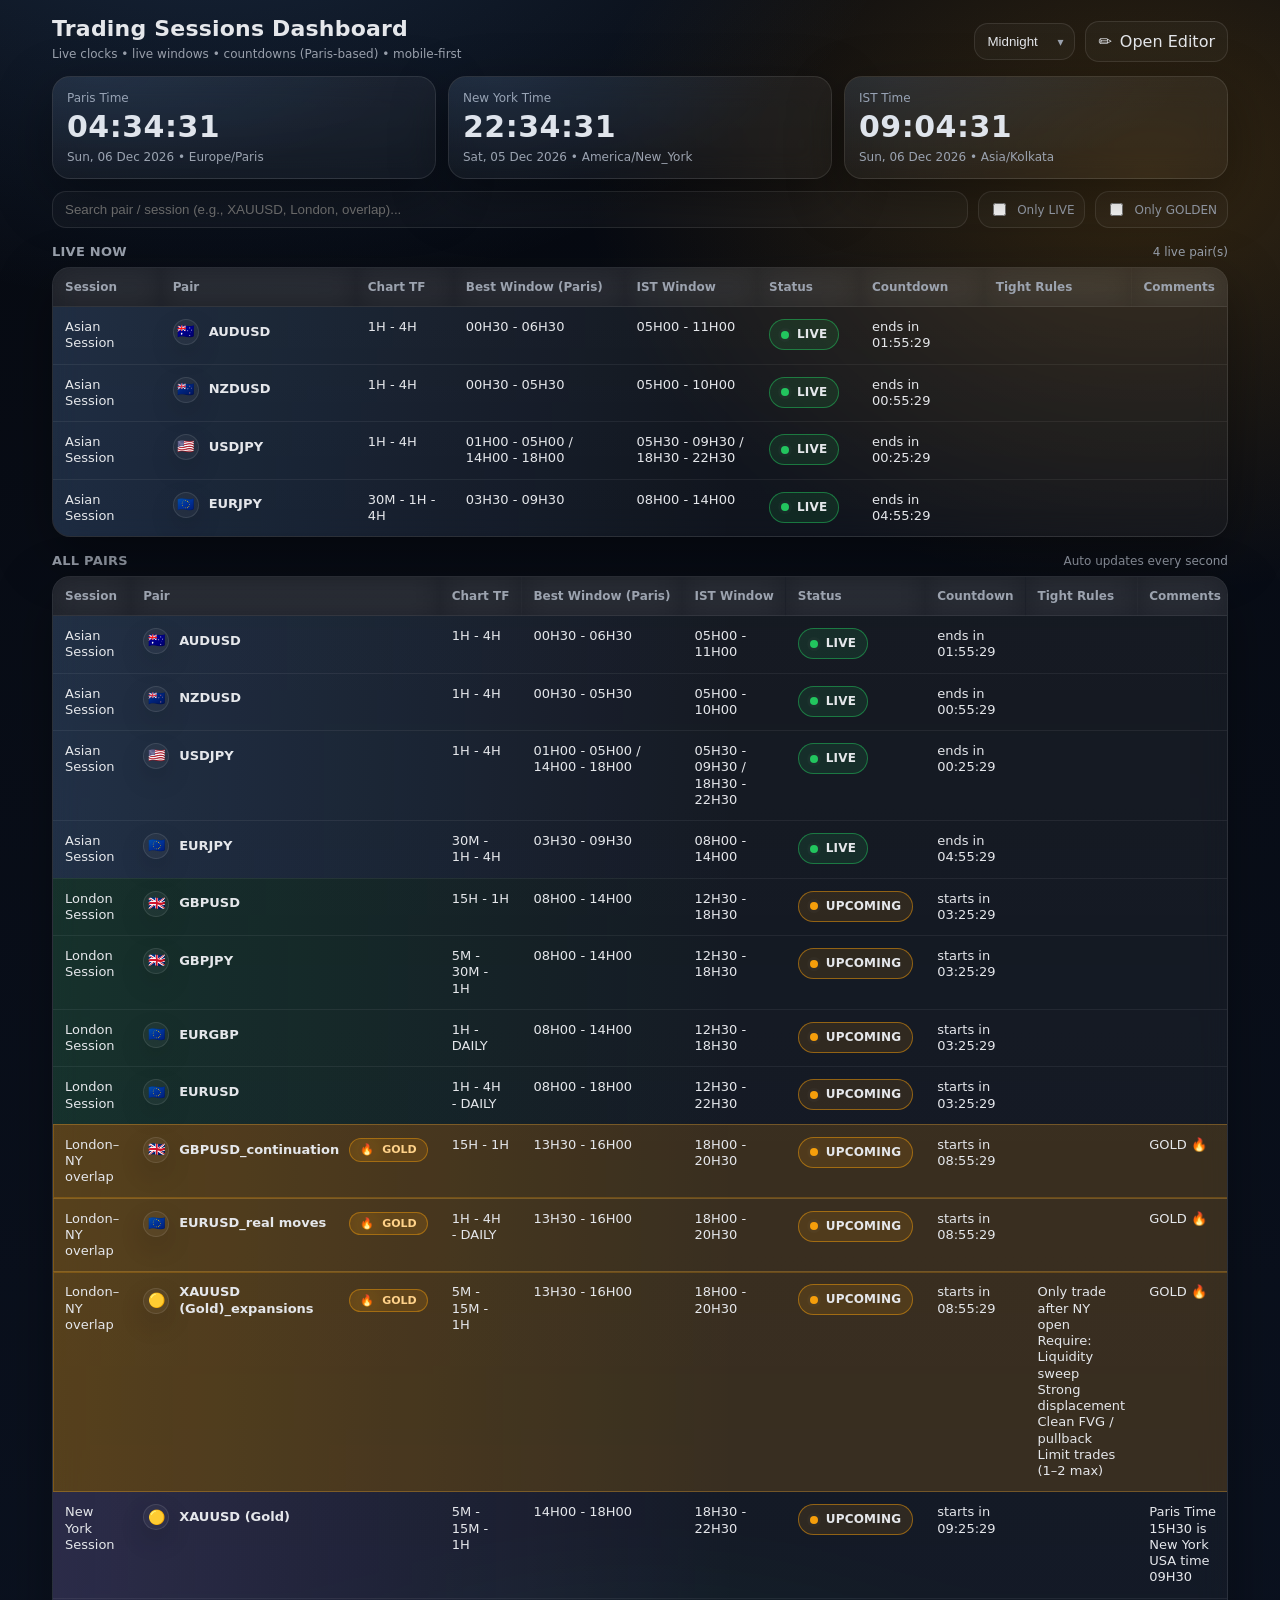
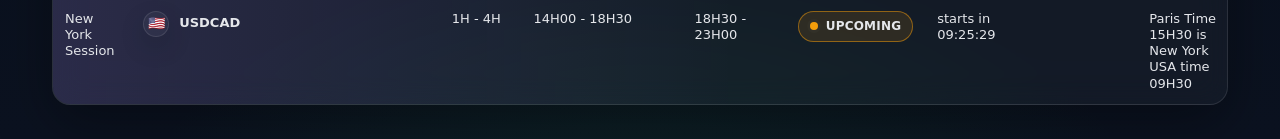
==== commit 919a83dc: "UI upgrade: themes + gold animation + icons + notes.json" ====
--- a/index.html
+++ b/index.html
@@ -4,210 +4,327 @@
   <meta charset="utf-8" />
   <meta name="viewport" content="width=device-width,initial-scale=1" />
   <title>Trading Sessions Dashboard</title>
+
   <style>
+    /* =========================
+       THEME SYSTEM
+       - Theme is applied on <html data-theme="...">
+       - Add more themes by extending [data-theme="..."]
+       ========================= */
     :root{
-      --bg:#0b0f17;
-      --card:#111827;
-      --card2:#0f172a;
+      --radius: 18px;
+      --radius-sm: 14px;
+      --shadow: 0 18px 55px rgba(0,0,0,.35);
+
+      /* layout */
+      --maxw: 1200px;
+      --gap: 12px;
+
+      /* motion */
+      --ease: cubic-bezier(.2,.8,.2,1);
+    }
+
+    /* Default theme: midnight */
+    html[data-theme="midnight"]{
+      --bg0:#070a11;
+      --bg1:#0b1220;
+      --card: rgba(255,255,255,.055);
+      --card2: rgba(255,255,255,.035);
+      --line: rgba(255,255,255,.10);
+
       --text:#e5e7eb;
       --muted:#9ca3af;
-      --line:rgba(255,255,255,.10);
-      --shadow:0 18px 50px rgba(0,0,0,.35);
-      --radius:16px;
-
-      --live:#22c55e;
-      --up:#f59e0b;
-      --soon:#60a5fa;
-
-      --asia: rgba(96,165,250,.14);
-      --london: rgba(34,197,94,.12);
-      --overlap: rgba(245,158,11,.14);
-      --ny: rgba(168,85,247,.14);
-
-      --gold: rgba(245,158,11,.18);
-    }
-
+
+      --accent:#60a5fa;
+      --ok:#22c55e;
+      --warn:#f59e0b;
+      --soon:#a78bfa;
+
+      --asia: rgba(96,165,250,.16);
+      --london: rgba(34,197,94,.14);
+      --overlap: rgba(245,158,11,.16);
+      --ny: rgba(167,139,250,.16);
+
+      --gold: rgba(245,158,11,.16);
+      --goldText: #ffd28a;
+    }
+
+    html[data-theme="slate"]{
+      --bg0:#0b1020;
+      --bg1:#0e1629;
+      --card: rgba(255,255,255,.06);
+      --card2: rgba(255,255,255,.04);
+      --line: rgba(255,255,255,.12);
+
+      --text:#eef2ff;
+      --muted:#aab2c5;
+
+      --accent:#38bdf8;
+      --ok:#34d399;
+      --warn:#fbbf24;
+      --soon:#c4b5fd;
+
+      --asia: rgba(56,189,248,.16);
+      --london: rgba(52,211,153,.14);
+      --overlap: rgba(251,191,36,.16);
+      --ny: rgba(196,181,253,.16);
+
+      --gold: rgba(251,191,36,.16);
+      --goldText: #ffe3a8;
+    }
+
+    html[data-theme="light"]{
+      --bg0:#f7f7fb;
+      --bg1:#ffffff;
+      --card: rgba(17,24,39,.06);
+      --card2: rgba(17,24,39,.04);
+      --line: rgba(17,24,39,.12);
+
+      --text:#0b1220;
+      --muted:#374151;
+
+      --accent:#2563eb;
+      --ok:#16a34a;
+      --warn:#d97706;
+      --soon:#7c3aed;
+
+      --asia: rgba(37,99,235,.10);
+      --london: rgba(22,163,74,.10);
+      --overlap: rgba(217,119,6,.10);
+      --ny: rgba(124,58,237,.10);
+
+      --gold: rgba(217,119,6,.10);
+      --goldText: #7a3b00;
+      --shadow: 0 18px 55px rgba(0,0,0,.12);
+    }
+
+    /* =========================
+       BASE
+       ========================= */
     *{box-sizing:border-box}
     body{
       margin:0;
       font-family: system-ui,-apple-system,Segoe UI,Roboto,Arial;
+      color:var(--text);
       background:
-        radial-gradient(1200px 800px at 20% 0%, rgba(96,165,250,.10), transparent 60%),
-        radial-gradient(900px 700px at 90% 20%, rgba(245,158,11,.10), transparent 60%),
-        radial-gradient(900px 700px at 50% 100%, rgba(34,197,94,.08), transparent 60%),
-        var(--bg);
-      color:var(--text);
-    }
-
-    .wrap{max-width:1200px;margin:0 auto;padding:18px 14px 34px}
+        radial-gradient(1200px 800px at 16% -10%, color-mix(in srgb, var(--accent) 20%, transparent), transparent 60%),
+        radial-gradient(950px 700px at 90% 10%, color-mix(in srgb, var(--warn) 18%, transparent), transparent 60%),
+        radial-gradient(900px 650px at 50% 110%, color-mix(in srgb, var(--ok) 12%, transparent), transparent 60%),
+        linear-gradient(180deg, var(--bg0), var(--bg1));
+      min-height:100vh;
+    }
+
+    .wrap{max-width:var(--maxw);margin:0 auto;padding:16px 12px 34px}
     .topbar{display:flex;gap:12px;align-items:flex-end;justify-content:space-between;flex-wrap:wrap}
     h1{margin:0;font-size:22px;letter-spacing:.2px}
-    .subtitle{color:var(--muted);font-size:12px;margin-top:6px}
+    .subtitle{color:var(--muted);font-size:12px;margin-top:6px;line-height:1.25}
+
+    /* Glass utility */
+    .glass{
+      border:1px solid var(--line);
+      background: linear-gradient(180deg, var(--card), var(--card2));
+      backdrop-filter: blur(14px);
+      -webkit-backdrop-filter: blur(14px);
+      box-shadow: var(--shadow);
+      border-radius: var(--radius);
+    }
 
     .btn{
       border:1px solid var(--line);
-      background:rgba(255,255,255,.04);
+      background: color-mix(in srgb, var(--card) 60%, transparent);
       color:var(--text);
-      padding:10px 12px;border-radius:12px;
+      padding:10px 12px;border-radius:14px;
       cursor:pointer;
-      transition: transform .12s ease, background .12s ease;
+      transition: transform .12s var(--ease), background .12s var(--ease), border-color .12s var(--ease);
       text-decoration:none;
       display:inline-flex;gap:8px;align-items:center;
     }
-    .btn:hover{background:rgba(255,255,255,.06); transform: translateY(-1px);}
+    .btn:hover{background: color-mix(in srgb, var(--card) 80%, transparent); transform: translateY(-1px);}
     .btn:active{transform: translateY(0px);}
 
-    .grid{display:grid;gap:12px;margin-top:14px}
+    .ctrls{display:flex;gap:10px;align-items:center;flex-wrap:wrap}
+    .select{
+      appearance:none;
+      border:1px solid var(--line);
+      background: color-mix(in srgb, var(--card) 60%, transparent);
+      color:var(--text);
+      padding:10px 36px 10px 12px;
+      border-radius:14px;
+      outline:none;
+      cursor:pointer;
+    }
+    .selectWrap{position:relative}
+    .selectWrap:after{
+      content:"▾";
+      position:absolute;right:12px;top:50%;
+      transform:translateY(-50%);
+      color:var(--muted);pointer-events:none;
+      font-size:12px;
+    }
+
+    .grid{display:grid;gap:var(--gap);margin-top:14px}
     .cards{grid-template-columns:repeat(3,minmax(0,1fr))}
     @media (max-width: 980px){ .cards{grid-template-columns:1fr} }
 
-    .card{
+    .card{padding:14px;position:relative;overflow:hidden}
+    .card:before{
+      content:"";
+      position:absolute;inset:-2px;
+      background: radial-gradient(500px 180px at 10% 0%, color-mix(in srgb, var(--accent) 16%, transparent), transparent 60%);
+      opacity:.6;
+      pointer-events:none;
+    }
+    .clockLabel{font-size:12px;color:var(--muted)}
+    .clockTime{font-size:30px;font-weight:900;letter-spacing:.5px;margin-top:4px}
+    .clockMeta{margin-top:6px;font-size:12px;color:var(--muted)}
+
+    .searchRow{display:flex;gap:10px;align-items:center;margin-top:12px;flex-wrap:wrap}
+    .search{
+      flex:1;min-width:220px;
       border:1px solid var(--line);
-      background:linear-gradient(180deg, rgba(255,255,255,.04), rgba(255,255,255,.02));
-      border-radius:var(--radius);
-      box-shadow:var(--shadow);
-      padding:14px;
-      overflow:hidden;
-      position:relative;
-    }
-    .clockLabel{font-size:12px;color:var(--muted)}
-    .clockTime{font-size:28px;font-weight:800;letter-spacing:.5px;margin-top:4px}
-    .clockMeta{margin-top:6px;font-size:12px;color:var(--muted)}
-
-    .pill{
-      display:inline-flex;align-items:center;gap:8px;
+      background: color-mix(in srgb, var(--card) 55%, transparent);
+      color:var(--text);
+      padding:10px 12px;border-radius:14px;
+      outline:none;
+    }
+    .toggle{
+      display:flex;gap:8px;align-items:center;
       border:1px solid var(--line);
-      border-radius:999px;
-      padding:6px 10px;
+      border-radius:14px;
+      padding:8px 10px;
+      background: color-mix(in srgb, var(--card) 55%, transparent);
+      color:var(--muted);
       font-size:12px;
-      background:rgba(255,255,255,.03);
-    }
-    .dot{width:8px;height:8px;border-radius:999px;background:var(--muted);box-shadow:0 0 0 3px rgba(255,255,255,.02)}
-    .dot.live{background:var(--live)}
-    .dot.up{background:var(--up)}
-    .dot.soon{background:var(--soon)}
+      user-select:none;
+    }
+    .toggle input{accent-color:var(--accent)}
 
     .panelTitle{display:flex;align-items:center;justify-content:space-between;margin-top:16px;margin-bottom:8px}
-    .panelTitle h2{margin:0;font-size:14px;color:var(--muted);font-weight:700;letter-spacing:.2px}
+    .panelTitle h2{margin:0;font-size:13px;color:var(--muted);font-weight:800;letter-spacing:.24px}
     .panelTitle .mini{font-size:12px;color:var(--muted)}
 
-    /* Desktop table */
-    .tableWrap{
-      border:1px solid var(--line);
-      background:rgba(255,255,255,.02);
-      border-radius:var(--radius);
-      overflow:hidden;
-    }
+    /* Tables */
+    .tableWrap{overflow:hidden}
     table{width:100%;border-collapse:collapse}
     thead th{
       text-align:left;
       font-size:12px;
-      padding:12px 12px;
+      padding:12px;
       color:var(--muted);
-      background:rgba(255,255,255,.03);
+      background: color-mix(in srgb, var(--card) 65%, transparent);
       border-bottom:1px solid var(--line);
       position:sticky; top:0;
-      backdrop-filter: blur(8px);
+      backdrop-filter: blur(14px);
+      -webkit-backdrop-filter: blur(14px);
+      white-space:nowrap;
     }
     tbody td{
-      padding:12px 12px;
-      border-bottom:1px solid rgba(255,255,255,.06);
+      padding:12px;
+      border-bottom:1px solid color-mix(in srgb, var(--line) 60%, transparent);
       vertical-align:top;
       font-size:13px;
-    }
-    tbody tr{
-      transition: background .15s ease, transform .12s ease;
-    }
-    tbody tr:hover{background:rgba(255,255,255,.03)}
+      line-height:1.25;
+    }
+    tbody tr{transition: background .15s var(--ease)}
+    tbody tr:hover{background: color-mix(in srgb, var(--card) 40%, transparent)}
     tbody tr:last-child td{border-bottom:none}
 
-    .pair{
-      display:flex;gap:8px;align-items:center;font-weight:800;
+    /* Pair cell */
+    .pairRow{
+      display:flex;align-items:center;gap:10px;
+      font-weight:900;
+    }
+    .pairMeta{display:flex;align-items:center;gap:8px;margin-left:auto}
+    .pairIcon{
+      width:26px;height:26px;border-radius:999px;
+      display:inline-flex;align-items:center;justify-content:center;
+      border:1px solid var(--line);
+      background: color-mix(in srgb, var(--card) 70%, transparent);
+      font-size:14px;
+      flex:0 0 26px;
+      box-shadow: 0 10px 26px rgba(0,0,0,.15);
     }
     .goldBadge{
+      display:inline-flex;align-items:center;gap:8px;
       font-size:11px;
-      padding:3px 8px;border-radius:999px;
-      border:1px solid rgba(245,158,11,.35);
-      background:rgba(245,158,11,.10);
-      color:#ffd28a;
+      padding:4px 10px;border-radius:999px;
+      border:1px solid color-mix(in srgb, var(--warn) 45%, transparent);
+      background: color-mix(in srgb, var(--warn) 14%, transparent);
+      color: var(--goldText);
+      font-weight:900;
+      position:relative;
+      overflow:hidden;
+    }
+    .goldBadge .flame{
+      display:inline-block;
+      transform-origin:50% 100%;
+      animation: flameFloat 1.15s var(--ease) infinite;
+      filter: drop-shadow(0 0 10px color-mix(in srgb, var(--warn) 60%, transparent));
+    }
+    @keyframes flameFloat{
+      0%{ transform: translateY(0) rotate(-6deg) scale(.95); opacity:.95 }
+      50%{ transform: translateY(-2px) rotate(6deg) scale(1.05); opacity:1 }
+      100%{ transform: translateY(0) rotate(-6deg) scale(.95); opacity:.95 }
+    }
+    /* Subtle glow on golden rows */
+    .heat-goldGlow{
+      box-shadow:
+        inset 0 0 0 9999px var(--gold),
+        inset 0 0 0 1px color-mix(in srgb, var(--warn) 25%, transparent);
     }
 
     .journalLink{
-      margin-left:auto;
       font-size:12px;
       color:var(--muted);
       text-decoration:none;
       border:1px solid var(--line);
-      padding:4px 8px;border-radius:10px;
-      background:rgba(255,255,255,.02);
-      transition: background .12s ease;
+      padding:5px 9px;border-radius:12px;
+      background: color-mix(in srgb, var(--card) 55%, transparent);
+      transition: background .12s var(--ease);
       white-space:nowrap;
     }
-    .journalLink:hover{background:rgba(255,255,255,.05)}
-
+    .journalLink:hover{background: color-mix(in srgb, var(--card) 80%, transparent);}
+
+    /* Status */
     .statusPill{
       display:inline-flex;align-items:center;gap:8px;
       border:1px solid var(--line);
       border-radius:999px;
-      padding:6px 10px;
+      padding:7px 11px;
       font-size:12px;
-      font-weight:800;
-    }
-    .status-live{border-color:rgba(34,197,94,.35); background:rgba(34,197,94,.10)}
-    .status-up{border-color:rgba(245,158,11,.35); background:rgba(245,158,11,.10)}
-    .status-soon{border-color:rgba(96,165,250,.35); background:rgba(96,165,250,.10)}
-
-    .heat-asia{background:linear-gradient(90deg,var(--asia), transparent 60%)}
-    .heat-london{background:linear-gradient(90deg,var(--london), transparent 60%)}
-    .heat-overlap{background:linear-gradient(90deg,var(--overlap), transparent 60%)}
-    .heat-ny{background:linear-gradient(90deg,var(--ny), transparent 60%)}
-    .heat-gold{box-shadow: inset 0 0 0 9999px var(--gold)}
-
-    /* Mobile cards (hide table) */
+      font-weight:900;
+      letter-spacing:.2px;
+    }
+    .dot{width:8px;height:8px;border-radius:999px;background:var(--muted);box-shadow:0 0 0 3px rgba(255,255,255,.02)}
+    .dot.live{background:var(--ok)}
+    .dot.up{background:var(--warn)}
+    .status-live{border-color:color-mix(in srgb, var(--ok) 50%, transparent); background: color-mix(in srgb, var(--ok) 12%, transparent)}
+    .status-up{border-color:color-mix(in srgb, var(--warn) 50%, transparent); background: color-mix(in srgb, var(--warn) 12%, transparent)}
+
+    /* Session heat */
+    .heat-asia{background:linear-gradient(90deg,var(--asia), transparent 58%)}
+    .heat-london{background:linear-gradient(90deg,var(--london), transparent 58%)}
+    .heat-overlap{background:linear-gradient(90deg,var(--overlap), transparent 58%)}
+    .heat-ny{background:linear-gradient(90deg,var(--ny), transparent 58%)}
+
+    /* Mobile cards */
     .mobileList{display:none}
     @media (max-width: 900px){
-      .tableWrap{display:none}
+      .desktopOnly{display:none}
       .mobileList{display:grid;gap:10px}
-      .mCard{
-        border:1px solid var(--line);
-        border-radius:var(--radius);
-        background:rgba(255,255,255,.02);
-        padding:12px;
-      }
+      .mCard{padding:12px}
       .mTop{display:flex;gap:10px;align-items:flex-start;justify-content:space-between}
-      .mPair{font-weight:900}
+      .mPair{font-weight:1000;display:flex;gap:10px;align-items:center}
       .mMeta{color:var(--muted);font-size:12px;margin-top:3px}
       .mRow{display:flex;gap:10px;margin-top:10px}
       .mK{width:120px;flex:0 0 120px;color:var(--muted);font-size:12px}
       .mV{font-size:12px}
     }
 
-    .searchRow{display:flex;gap:10px;align-items:center;margin-top:12px;flex-wrap:wrap}
-    .search{
-      flex:1;
-      min-width:220px;
-      border:1px solid var(--line);
-      background:rgba(255,255,255,.03);
-      color:var(--text);
-      padding:10px 12px;
-      border-radius:12px;
-      outline:none;
-    }
-    .toggle{
-      display:flex;gap:8px;align-items:center;
-      border:1px solid var(--line);
-      border-radius:12px;
-      padding:8px 10px;
-      background:rgba(255,255,255,.03);
-      color:var(--muted);
-      font-size:12px;
-    }
-    .toggle input{accent-color:#60a5fa}
-
     .muted{color:var(--muted)}
-    .right{display:flex;gap:10px;align-items:center}
   </style>
 </head>
+
 <body>
   <div class="wrap">
     <div class="topbar">
@@ -215,7 +332,16 @@
         <h1>Trading Sessions Dashboard</h1>
         <div class="subtitle">Live clocks • live windows • countdowns (Paris-based) • mobile-first</div>
       </div>
-      <div class="right">
+
+      <div class="ctrls">
+        <div class="selectWrap" title="Theme">
+          <select class="select" id="themeSel">
+            <option value="midnight">Midnight</option>
+            <option value="slate">Slate</option>
+            <option value="light">Light</option>
+          </select>
+        </div>
+
         <a class="btn" href="./editor.html" title="Edit config">
           ✏️ <span>Open Editor</span>
         </a>
@@ -223,19 +349,19 @@
     </div>
 
     <div class="grid cards">
-      <div class="card" id="cardParis">
+      <div class="card glass" id="cardParis">
         <div class="clockLabel">Paris Time</div>
         <div class="clockTime" id="tParis">--:--:--</div>
         <div class="clockMeta" id="dParis">--</div>
       </div>
 
-      <div class="card" id="cardNY">
+      <div class="card glass" id="cardNY">
         <div class="clockLabel">New York Time</div>
         <div class="clockTime" id="tNY">--:--:--</div>
         <div class="clockMeta" id="dNY">--</div>
       </div>
 
-      <div class="card" id="cardIST">
+      <div class="card glass" id="cardIST">
         <div class="clockLabel">IST Time</div>
         <div class="clockTime" id="tIST">--:--:--</div>
         <div class="clockMeta" id="dIST">--</div>
@@ -260,12 +386,12 @@
     </div>
 
     <div class="mobileList" id="liveMobile"></div>
-    <div class="tableWrap">
+    <div class="tableWrap glass desktopOnly">
       <table>
         <thead>
           <tr>
             <th style="width:170px">Session</th>
-            <th style="width:250px">Pair</th>
+            <th style="width:320px">Pair</th>
             <th style="width:130px">Chart TF</th>
             <th style="width:190px">Best Window (Paris)</th>
             <th style="width:190px">IST Window</th>
@@ -285,12 +411,12 @@
     </div>
 
     <div class="mobileList" id="allMobile"></div>
-    <div class="tableWrap">
+    <div class="tableWrap glass desktopOnly">
       <table>
         <thead>
           <tr>
             <th style="width:170px">Session</th>
-            <th style="width:250px">Pair</th>
+            <th style="width:320px">Pair</th>
             <th style="width:130px">Chart TF</th>
             <th style="width:190px">Best Window (Paris)</th>
             <th style="width:190px">IST Window</th>
@@ -306,6 +432,25 @@
   </div>
 
 <script>
+  // =========================
+  // Theme selection
+  // =========================
+  const THEME_KEY = "tsd_theme_v1";
+  function applyTheme(theme){
+    document.documentElement.setAttribute("data-theme", theme);
+    localStorage.setItem(THEME_KEY, theme);
+  }
+  function initTheme(defaultTheme){
+    const saved = localStorage.getItem(THEME_KEY);
+    const theme = saved || defaultTheme || "midnight";
+    applyTheme(theme);
+    const sel = document.getElementById("themeSel");
+    if(sel) sel.value = theme;
+  }
+
+  // =========================
+  // Time / windows logic
+  // =========================
   const TZ_PARIS = "Europe/Paris";
   const TZ_NY = "America/New_York";
   const TZ_IST = "Asia/Kolkata";
@@ -320,14 +465,12 @@
   const dParisF = fmtDate(TZ_PARIS), dNYF = fmtDate(TZ_NY), dISTF = fmtDate(TZ_IST);
 
   function parseHHMM(s){
-    // supports "00H30", "00:30", "00H30 " etc.
-    const t = s.trim().toUpperCase().replace(":", "H");
+    const t = String(s||"").trim().toUpperCase().replace(":", "H");
     const [hh, mm] = t.split("H");
     return { h: Number(hh), m: Number(mm) };
   }
 
   function windowsFromText(text){
-    // "01H00 - 05H00 / 14H00 - 18H00"
     return String(text||"")
       .split("/")
       .map(x => x.trim())
@@ -335,35 +478,32 @@
       .map(seg=>{
         const [a,b] = seg.split("-").map(x=>x.trim());
         if(!a || !b) return null;
-        const s = parseHHMM(a);
-        const e = parseHHMM(b);
-        return { s, e, label: `${a} - ${b}` };
+        return { s: parseHHMM(a), e: parseHHMM(b), label: `${a} - ${b}` };
       })
       .filter(Boolean);
   }
 
   function nowInTZ(tz){
-    // get "now" parts in tz by formatting and re-parsing (safe enough for daily windows)
     const parts = new Intl.DateTimeFormat("en-GB", {
       timeZone: tz, year:"numeric", month:"2-digit", day:"2-digit",
       hour:"2-digit", minute:"2-digit", second:"2-digit", hour12:false
     }).formatToParts(new Date()).reduce((acc,p)=> (acc[p.type]=p.value, acc), {});
-    const y = Number(parts.year), mo = Number(parts.month), d = Number(parts.day);
-    const h = Number(parts.hour), mi = Number(parts.minute), se = Number(parts.second);
-    return { y, mo, d, h, mi, se };
+    return {
+      y: Number(parts.year),
+      mo: Number(parts.month),
+      d: Number(parts.day),
+      h: Number(parts.hour),
+      mi: Number(parts.minute),
+      se: Number(parts.second)
+    };
   }
 
   function msUntilInParis(targetHM){
-    // milliseconds until today's (or tomorrow's) target time in Paris tz
     const n = nowInTZ(TZ_PARIS);
-    const now = Date.now();
-    const target = new Date(`${n.y}-${String(n.mo).padStart(2,"0")}-${String(n.d).padStart(2,"0")}T00:00:00`);
-    // target is local time; we just need relative comparisons, so we compute using minutes in tz via parts:
-    // We'll compute diff purely by hm minutes in paris day:
     const nowMin = n.h*60 + n.mi + n.se/60;
     const tMin = targetHM.h*60 + targetHM.m;
     let deltaMin = tMin - nowMin;
-    if(deltaMin < 0) deltaMin += 24*60; // tomorrow
+    if(deltaMin < 0) deltaMin += 24*60;
     return Math.max(0, deltaMin*60*1000);
   }
 
@@ -372,24 +512,15 @@
     const nowMin = n.h*60 + n.mi + n.se/60;
     const sMin = win.s.h*60 + win.s.m;
     const eMin = win.e.h*60 + win.e.m;
-    // handle wrap-around windows (rare)
     if(eMin >= sMin) return nowMin >= sMin && nowMin <= eMin;
     return (nowMin >= sMin) || (nowMin <= eMin);
   }
 
   function countdownForRow(wins){
-    // wins = [{s,e,label}, ...] in Paris time
-    // status:
-    // LIVE if within any window
-    // otherwise UPCOMING (starts in)
-    // countdown = ends in / starts in for nearest relevant
     const live = wins.find(withinWindowParis);
     if(live){
-      // ends in
-      const ms = msUntilInParis(live.e);
-      return { status:"LIVE", ms, mode:"ends" };
-    }
-    // next start (choose minimum ms until start)
+      return { status:"LIVE", ms: msUntilInParis(live.e), mode:"ends" };
+    }
     let best = null;
     for(const w of wins){
       const ms = msUntilInParis(w.s);
@@ -414,7 +545,7 @@
     else if(s.includes("london") && s.includes("overlap")) c = "heat-overlap";
     else if(s.includes("london")) c = "heat-london";
     else if(s.includes("new york")) c = "heat-ny";
-    if(golden) c += " heat-gold";
+    if(golden) c += " heat-goldGlow";
     return c.trim();
   }
 
@@ -428,74 +559,47 @@
     return `<a class="journalLink" href="${url}" target="_blank" rel="noopener">Journal ↗</a>`;
   }
 
-  function rowHTML(r, liveOnly=false){
-    const wins = windowsFromText(r.bestWindowParis);
-    const cd = countdownForRow(wins);
-    const countdownTxt = `${cd.mode} in ${msToHHMMSS(cd.ms)}`;
-
-    const isLive = cd.status === "LIVE";
-    if(liveOnly && !isLive) return "";
-
-    const heat = heatClass(r.session, !!r.golden);
-    const gold = r.golden ? `<span class="goldBadge">GOLD</span>` : "";
-    const j = journalAnchor(r.journal);
-
-    return `
-      <tr class="${heat}">
-        <td>${r.session||""}</td>
-        <td>
-          <div class="pair">
-            <span>${r.pair||""}</span>
-            ${gold}
-            ${j}
-          </div>
-        </td>
-        <td>${r.chartTF||""}</td>
-        <td>${r.bestWindowParis||""}</td>
-        <td>${r.istWindow||""}</td>
-        <td>${statusPill(cd.status)}</td>
-        <td>${countdownTxt}</td>
-        <td>${(r.tightRules||"").replace(/\n/g,"<br>")}</td>
-        <td>${(r.comments||"").replace(/\n/g,"<br>")}</td>
-      </tr>
-    `;
-  }
-
-  function mobileCardHTML(r){
-    const wins = windowsFromText(r.bestWindowParis);
-    const cd = countdownForRow(wins);
-    const heat = heatClass(r.session, !!r.golden);
-    const gold = r.golden ? ` <span class="goldBadge">GOLD</span>` : "";
-    const j = r.journal ? `<a class="journalLink" href="${r.journal}" target="_blank" rel="noopener">Journal ↗</a>` : "";
-    const countdownTxt = `${cd.mode} in ${msToHHMMSS(cd.ms)}`;
-
-    return `
-      <div class="mCard ${heat}">
-        <div class="mTop">
-          <div>
-            <div class="mPair">${r.pair||""}${gold}</div>
-            <div class="mMeta">${r.session||""} • ${r.chartTF||""}</div>
-          </div>
-          <div>${j}</div>
-        </div>
-
-        <div class="mRow"><div class="mK">Paris Window</div><div class="mV">${r.bestWindowParis||""}</div></div>
-        <div class="mRow"><div class="mK">IST Window</div><div class="mV">${r.istWindow||""}</div></div>
-        <div class="mRow"><div class="mK">Status</div><div class="mV">${cd.status} • ${countdownTxt}</div></div>
-
-        ${r.tightRules ? `<div class="mRow"><div class="mK">Rules</div><div class="mV">${String(r.tightRules).replace(/\n/g,"<br>")}</div></div>` : ``}
-        ${r.comments ? `<div class="mRow"><div class="mK">Notes</div><div class="mV">${String(r.comments).replace(/\n/g,"<br>")}</div></div>` : ``}
-      </div>
-    `;
-  }
-
-  let CFG = { rows: [] };
+  // =========================
+  // Pair icons (emoji-based, zero external assets)
+  // =========================
+  const CCY_EMOJI = {
+    USD:"🇺🇸", EUR:"🇪🇺", GBP:"🇬🇧", JPY:"🇯🇵", AUD:"🇦🇺", NZD:"🇳🇿",
+    CAD:"🇨🇦", CHF:"🇨🇭", SEK:"🇸🇪", NOK:"🇳🇴", DKK:"🇩🇰",
+    XAU:"🟡", XAG:"🥈", BTC:"₿", ETH:"◇"
+  };
+
+  function extractCorePairLabel(raw){
+    const s = String(raw||"").trim();
+    // take first token before spaces
+    const token = s.split(" ")[0];
+    // strip common suffixes/prefixes (keep letters/numbers)
+    return token.replace(/[^A-Za-z0-9]/g,"").toUpperCase();
+  }
+
+  function pairIconHTML(pair){
+    const core = extractCorePairLabel(pair);
+    if(core.startsWith("XAU")) return `<span class="pairIcon" title="Gold">🟡</span>`;
+    if(core.length >= 6){
+      const base = core.slice(0,3);
+      const quote = core.slice(3,6);
+      const b = CCY_EMOJI[base] || base;
+      const q = CCY_EMOJI[quote] || quote;
+      // show base flag; tooltip includes pair
+      return `<span class="pairIcon" title="${base}/${quote}">${b}</span>`;
+    }
+    // fallback
+    return `<span class="pairIcon" title="Pair">📈</span>`;
+  }
+
+  // =========================
+  // Rendering
+  // =========================
+  let CFG = { schemaVersion: 2, defaultTheme: "midnight", rows: [] };
 
   async function loadConfig(){
     const res = await fetch("./config.json?x=" + Date.now());
     const json = await res.json();
     if(!json.rows) json.rows = [];
-    // normalize fields
     json.rows = json.rows.map(r=>({
       session: r.session ?? "",
       pair: r.pair ?? "",
@@ -510,6 +614,69 @@
     return json;
   }
 
+  function rowHTML(r){
+    const wins = windowsFromText(r.bestWindowParis);
+    const cd = countdownForRow(wins);
+    const countdownTxt = `${cd.mode} in ${msToHHMMSS(cd.ms)}`;
+
+    const heat = heatClass(r.session, !!r.golden);
+    const gold = r.golden ? `<span class="goldBadge"><span class="flame">🔥</span> GOLD</span>` : "";
+    const j = journalAnchor(r.journal);
+    const icon = pairIconHTML(r.pair);
+
+    return `
+      <tr class="${heat}">
+        <td>${r.session||""}</td>
+        <td>
+          <div class="pairRow">
+            ${icon}
+            <span>${r.pair||""}</span>
+            <span class="pairMeta">
+              ${gold}
+              ${j}
+            </span>
+          </div>
+        </td>
+        <td>${r.chartTF||""}</td>
+        <td>${r.bestWindowParis||""}</td>
+        <td>${r.istWindow||""}</td>
+        <td>${statusPill(cd.status)}</td>
+        <td>${countdownTxt}</td>
+        <td>${(r.tightRules||"").replace(/\n/g,"<br>")}</td>
+        <td>${(r.comments||"").replace(/\n/g,"<br>")}</td>
+      </tr>
+    `;
+  }
+
+  function mobileCardHTML(r){
+    const wins = windowsFromText(r.bestWindowParis);
+    const cd = countdownForRow(wins);
+    const heat = heatClass(r.session, !!r.golden);
+    const gold = r.golden ? ` <span class="goldBadge"><span class="flame">🔥</span> GOLD</span>` : "";
+    const j = r.journal ? `<a class="journalLink" href="${r.journal}" target="_blank" rel="noopener">Journal ↗</a>` : "";
+    const countdownTxt = `${cd.mode} in ${msToHHMMSS(cd.ms)}`;
+    const icon = pairIconHTML(r.pair);
+
+    return `
+      <div class="mCard glass ${heat}">
+        <div class="mTop">
+          <div>
+            <div class="mPair">${icon}<span>${r.pair||""}</span>${gold}</div>
+            <div class="mMeta">${r.session||""} • ${r.chartTF||""}</div>
+          </div>
+          <div>${j}</div>
+        </div>
+
+        <div class="mRow"><div class="mK">Paris Window</div><div class="mV">${r.bestWindowParis||""}</div></div>
+        <div class="mRow"><div class="mK">IST Window</div><div class="mV">${r.istWindow||""}</div></div>
+        <div class="mRow"><div class="mK">Status</div><div class="mV">${cd.status} • ${countdownTxt}</div></div>
+
+        ${r.tightRules ? `<div class="mRow"><div class="mK">Rules</div><div class="mV">${String(r.tightRules).replace(/\n/g,"<br>")}</div></div>` : ``}
+        ${r.comments ? `<div class="mRow"><div class="mK">Notes</div><div class="mV">${String(r.comments).replace(/\n/g,"<br>")}</div></div>` : ``}
+      </div>
+    `;
+  }
+
   function render(){
     const q = document.getElementById("q").value.trim().toLowerCase();
     const onlyLive = document.getElementById("onlyLive").checked;
@@ -531,16 +698,15 @@
     const liveRows = rows.filter(r => countdownForRow(windowsFromText(r.bestWindowParis)).status === "LIVE");
     document.getElementById("liveMeta").textContent = `${liveRows.length} live pair(s)`;
 
-    // LIVE table
-    document.getElementById("liveBody").innerHTML = liveRows.map(r => rowHTML(r, true)).join("") || `
+    // LIVE
+    document.getElementById("liveBody").innerHTML = liveRows.map(rowHTML).join("") || `
       <tr><td colspan="9" class="muted">No LIVE pairs right now.</td></tr>
     `;
     document.getElementById("liveMobile").innerHTML = liveRows.map(mobileCardHTML).join("") || `<div class="muted">No LIVE pairs right now.</div>`;
 
-    // ALL table (optionally live only)
+    // ALL (optionally live only)
     const finalRows = onlyLive ? liveRows : rows;
-
-    document.getElementById("allBody").innerHTML = finalRows.map(r => rowHTML(r)).join("") || `
+    document.getElementById("allBody").innerHTML = finalRows.map(rowHTML).join("") || `
       <tr><td colspan="9" class="muted">No rows match your filters.</td></tr>
     `;
     document.getElementById("allMobile").innerHTML = finalRows.map(mobileCardHTML).join("") || `<div class="muted">No rows match your filters.</div>`;
@@ -559,6 +725,11 @@
 
   async function main(){
     CFG = await loadConfig();
+    initTheme(CFG.defaultTheme);
+
+    // theme change
+    document.getElementById("themeSel").addEventListener("change", (e)=> applyTheme(e.target.value));
+
     tickClocks();
     render();
     setInterval(()=>{ tickClocks(); render(); }, 1000);
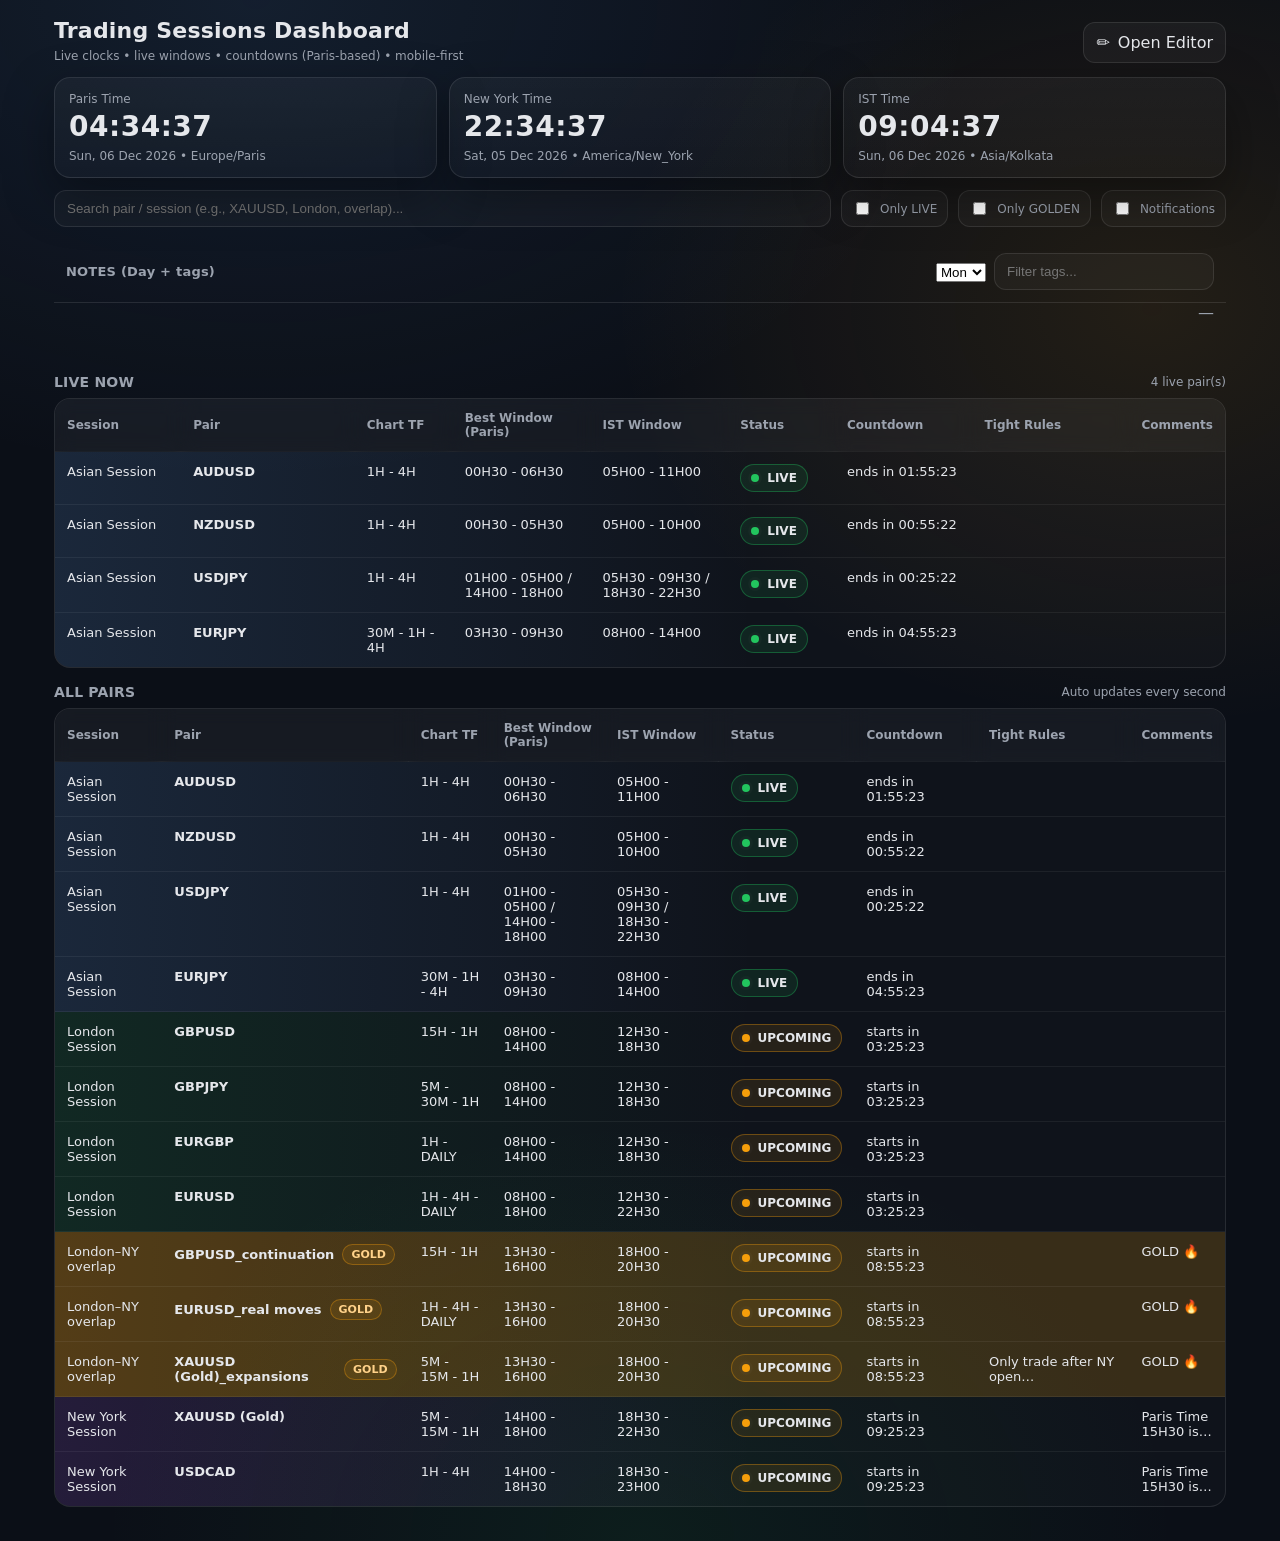
==== commit 463c60ee: "trading-dashboard-notes-notify-update" ====
--- a/index.html
+++ b/index.html
@@ -4,327 +4,325 @@
   <meta charset="utf-8" />
   <meta name="viewport" content="width=device-width,initial-scale=1" />
   <title>Trading Sessions Dashboard</title>
-
   <style>
-    /* =========================
-       THEME SYSTEM
-       - Theme is applied on <html data-theme="...">
-       - Add more themes by extending [data-theme="..."]
-       ========================= */
     :root{
-      --radius: 18px;
-      --radius-sm: 14px;
-      --shadow: 0 18px 55px rgba(0,0,0,.35);
-
-      /* layout */
-      --maxw: 1200px;
-      --gap: 12px;
-
-      /* motion */
-      --ease: cubic-bezier(.2,.8,.2,1);
-    }
-
-    /* Default theme: midnight */
-    html[data-theme="midnight"]{
-      --bg0:#070a11;
-      --bg1:#0b1220;
-      --card: rgba(255,255,255,.055);
-      --card2: rgba(255,255,255,.035);
-      --line: rgba(255,255,255,.10);
-
+      --bg:#0b0f17;
+      --card:#111827;
+      --card2:#0f172a;
       --text:#e5e7eb;
       --muted:#9ca3af;
-
-      --accent:#60a5fa;
-      --ok:#22c55e;
-      --warn:#f59e0b;
-      --soon:#a78bfa;
-
-      --asia: rgba(96,165,250,.16);
-      --london: rgba(34,197,94,.14);
-      --overlap: rgba(245,158,11,.16);
-      --ny: rgba(167,139,250,.16);
-
-      --gold: rgba(245,158,11,.16);
-      --goldText: #ffd28a;
-    }
-
-    html[data-theme="slate"]{
-      --bg0:#0b1020;
-      --bg1:#0e1629;
-      --card: rgba(255,255,255,.06);
-      --card2: rgba(255,255,255,.04);
-      --line: rgba(255,255,255,.12);
-
-      --text:#eef2ff;
-      --muted:#aab2c5;
-
-      --accent:#38bdf8;
-      --ok:#34d399;
-      --warn:#fbbf24;
-      --soon:#c4b5fd;
-
-      --asia: rgba(56,189,248,.16);
-      --london: rgba(52,211,153,.14);
-      --overlap: rgba(251,191,36,.16);
-      --ny: rgba(196,181,253,.16);
-
-      --gold: rgba(251,191,36,.16);
-      --goldText: #ffe3a8;
-    }
-
-    html[data-theme="light"]{
-      --bg0:#f7f7fb;
-      --bg1:#ffffff;
-      --card: rgba(17,24,39,.06);
-      --card2: rgba(17,24,39,.04);
-      --line: rgba(17,24,39,.12);
-
-      --text:#0b1220;
-      --muted:#374151;
-
-      --accent:#2563eb;
-      --ok:#16a34a;
-      --warn:#d97706;
-      --soon:#7c3aed;
-
-      --asia: rgba(37,99,235,.10);
-      --london: rgba(22,163,74,.10);
-      --overlap: rgba(217,119,6,.10);
-      --ny: rgba(124,58,237,.10);
-
-      --gold: rgba(217,119,6,.10);
-      --goldText: #7a3b00;
-      --shadow: 0 18px 55px rgba(0,0,0,.12);
-    }
-
-    /* =========================
-       BASE
-       ========================= */
+      --line:rgba(255,255,255,.10);
+      --shadow:0 18px 50px rgba(0,0,0,.35);
+      --radius:16px;
+
+      --live:#22c55e;
+      --up:#f59e0b;
+      --soon:#60a5fa;
+
+      --asia: rgba(96,165,250,.14);
+      --london: rgba(34,197,94,.12);
+      --overlap: rgba(245,158,11,.14);
+      --ny: rgba(168,85,247,.14);
+
+      --gold: rgba(245,158,11,.18);
+    }
+
     *{box-sizing:border-box}
     body{
       margin:0;
       font-family: system-ui,-apple-system,Segoe UI,Roboto,Arial;
+      background:
+        radial-gradient(1200px 800px at 20% 0%, rgba(96,165,250,.10), transparent 60%),
+        radial-gradient(900px 700px at 90% 20%, rgba(245,158,11,.10), transparent 60%),
+        radial-gradient(900px 700px at 50% 100%, rgba(34,197,94,.08), transparent 60%),
+        var(--bg);
       color:var(--text);
-      background:
-        radial-gradient(1200px 800px at 16% -10%, color-mix(in srgb, var(--accent) 20%, transparent), transparent 60%),
-        radial-gradient(950px 700px at 90% 10%, color-mix(in srgb, var(--warn) 18%, transparent), transparent 60%),
-        radial-gradient(900px 650px at 50% 110%, color-mix(in srgb, var(--ok) 12%, transparent), transparent 60%),
-        linear-gradient(180deg, var(--bg0), var(--bg1));
-      min-height:100vh;
-    }
-
-    .wrap{max-width:var(--maxw);margin:0 auto;padding:16px 12px 34px}
+    }
+
+    .wrap{max-width:1200px;margin:0 auto;padding:18px 14px 34px}
     .topbar{display:flex;gap:12px;align-items:flex-end;justify-content:space-between;flex-wrap:wrap}
     h1{margin:0;font-size:22px;letter-spacing:.2px}
-    .subtitle{color:var(--muted);font-size:12px;margin-top:6px;line-height:1.25}
-
-    /* Glass utility */
-    .glass{
-      border:1px solid var(--line);
-      background: linear-gradient(180deg, var(--card), var(--card2));
-      backdrop-filter: blur(14px);
-      -webkit-backdrop-filter: blur(14px);
-      box-shadow: var(--shadow);
-      border-radius: var(--radius);
-    }
+    .subtitle{color:var(--muted);font-size:12px;margin-top:6px}
 
     .btn{
       border:1px solid var(--line);
-      background: color-mix(in srgb, var(--card) 60%, transparent);
+      background:rgba(255,255,255,.04);
       color:var(--text);
-      padding:10px 12px;border-radius:14px;
+      padding:10px 12px;border-radius:12px;
       cursor:pointer;
-      transition: transform .12s var(--ease), background .12s var(--ease), border-color .12s var(--ease);
+      transition: transform .12s ease, background .12s ease;
       text-decoration:none;
       display:inline-flex;gap:8px;align-items:center;
     }
-    .btn:hover{background: color-mix(in srgb, var(--card) 80%, transparent); transform: translateY(-1px);}
+    .btn:hover{background:rgba(255,255,255,.06); transform: translateY(-1px);}
     .btn:active{transform: translateY(0px);}
 
-    .ctrls{display:flex;gap:10px;align-items:center;flex-wrap:wrap}
-    .select{
-      appearance:none;
-      border:1px solid var(--line);
-      background: color-mix(in srgb, var(--card) 60%, transparent);
-      color:var(--text);
-      padding:10px 36px 10px 12px;
-      border-radius:14px;
-      outline:none;
-      cursor:pointer;
-    }
-    .selectWrap{position:relative}
-    .selectWrap:after{
-      content:"▾";
-      position:absolute;right:12px;top:50%;
-      transform:translateY(-50%);
-      color:var(--muted);pointer-events:none;
-      font-size:12px;
-    }
-
-    .grid{display:grid;gap:var(--gap);margin-top:14px}
+    .grid{display:grid;gap:12px;margin-top:14px}
     .cards{grid-template-columns:repeat(3,minmax(0,1fr))}
     @media (max-width: 980px){ .cards{grid-template-columns:1fr} }
 
-    .card{padding:14px;position:relative;overflow:hidden}
-    .card:before{
-      content:"";
-      position:absolute;inset:-2px;
-      background: radial-gradient(500px 180px at 10% 0%, color-mix(in srgb, var(--accent) 16%, transparent), transparent 60%);
-      opacity:.6;
-      pointer-events:none;
+    .card{
+      border:1px solid var(--line);
+      background:linear-gradient(180deg, rgba(255,255,255,.04), rgba(255,255,255,.02));
+      border-radius:var(--radius);
+      box-shadow:var(--shadow);
+      padding:14px;
+      overflow:hidden;
+      position:relative;
     }
     .clockLabel{font-size:12px;color:var(--muted)}
-    .clockTime{font-size:30px;font-weight:900;letter-spacing:.5px;margin-top:4px}
+    .clockTime{font-size:28px;font-weight:800;letter-spacing:.5px;margin-top:4px}
     .clockMeta{margin-top:6px;font-size:12px;color:var(--muted)}
 
-    .searchRow{display:flex;gap:10px;align-items:center;margin-top:12px;flex-wrap:wrap}
-    .search{
-      flex:1;min-width:220px;
-      border:1px solid var(--line);
-      background: color-mix(in srgb, var(--card) 55%, transparent);
-      color:var(--text);
-      padding:10px 12px;border-radius:14px;
-      outline:none;
-    }
-    .toggle{
-      display:flex;gap:8px;align-items:center;
-      border:1px solid var(--line);
-      border-radius:14px;
-      padding:8px 10px;
-      background: color-mix(in srgb, var(--card) 55%, transparent);
-      color:var(--muted);
+    .pill{
+      display:inline-flex;align-items:center;gap:8px;
+      border:1px solid var(--line);
+      border-radius:999px;
+      padding:6px 10px;
       font-size:12px;
-      user-select:none;
-    }
-    .toggle input{accent-color:var(--accent)}
+      background:rgba(255,255,255,.03);
+    }
+    .dot{width:8px;height:8px;border-radius:999px;background:var(--muted);box-shadow:0 0 0 3px rgba(255,255,255,.02)}
+    .dot.live{background:var(--live)}
+    .dot.up{background:var(--up)}
+    .dot.soon{background:var(--soon)}
 
     .panelTitle{display:flex;align-items:center;justify-content:space-between;margin-top:16px;margin-bottom:8px}
-    .panelTitle h2{margin:0;font-size:13px;color:var(--muted);font-weight:800;letter-spacing:.24px}
+    .panelTitle h2{margin:0;font-size:14px;color:var(--muted);font-weight:700;letter-spacing:.2px}
     .panelTitle .mini{font-size:12px;color:var(--muted)}
 
-    /* Tables */
-    .tableWrap{overflow:hidden}
+    /* Desktop table */
+    .tableWrap{
+      border:1px solid var(--line);
+      background:rgba(255,255,255,.02);
+      border-radius:var(--radius);
+      overflow:hidden;
+    }
     table{width:100%;border-collapse:collapse}
     thead th{
       text-align:left;
       font-size:12px;
-      padding:12px;
+      padding:12px 12px;
       color:var(--muted);
-      background: color-mix(in srgb, var(--card) 65%, transparent);
+      background:rgba(255,255,255,.03);
       border-bottom:1px solid var(--line);
       position:sticky; top:0;
-      backdrop-filter: blur(14px);
-      -webkit-backdrop-filter: blur(14px);
-      white-space:nowrap;
+      backdrop-filter: blur(8px);
     }
     tbody td{
-      padding:12px;
-      border-bottom:1px solid color-mix(in srgb, var(--line) 60%, transparent);
+      padding:12px 12px;
+      border-bottom:1px solid rgba(255,255,255,.06);
       vertical-align:top;
       font-size:13px;
-      line-height:1.25;
-    }
-    tbody tr{transition: background .15s var(--ease)}
-    tbody tr:hover{background: color-mix(in srgb, var(--card) 40%, transparent)}
+    }
+    tbody tr{
+      transition: background .15s ease, transform .12s ease;
+    }
+    tbody tr:hover{background:rgba(255,255,255,.03)}
     tbody tr:last-child td{border-bottom:none}
 
-    /* Pair cell */
-    .pairRow{
-      display:flex;align-items:center;gap:10px;
-      font-weight:900;
-    }
-    .pairMeta{display:flex;align-items:center;gap:8px;margin-left:auto}
-    .pairIcon{
-      width:26px;height:26px;border-radius:999px;
-      display:inline-flex;align-items:center;justify-content:center;
-      border:1px solid var(--line);
-      background: color-mix(in srgb, var(--card) 70%, transparent);
-      font-size:14px;
-      flex:0 0 26px;
-      box-shadow: 0 10px 26px rgba(0,0,0,.15);
+    .pair{
+      display:flex;gap:8px;align-items:center;font-weight:800;
     }
     .goldBadge{
-      display:inline-flex;align-items:center;gap:8px;
       font-size:11px;
-      padding:4px 10px;border-radius:999px;
-      border:1px solid color-mix(in srgb, var(--warn) 45%, transparent);
-      background: color-mix(in srgb, var(--warn) 14%, transparent);
-      color: var(--goldText);
-      font-weight:900;
-      position:relative;
-      overflow:hidden;
-    }
-    .goldBadge .flame{
-      display:inline-block;
-      transform-origin:50% 100%;
-      animation: flameFloat 1.15s var(--ease) infinite;
-      filter: drop-shadow(0 0 10px color-mix(in srgb, var(--warn) 60%, transparent));
-    }
-    @keyframes flameFloat{
-      0%{ transform: translateY(0) rotate(-6deg) scale(.95); opacity:.95 }
-      50%{ transform: translateY(-2px) rotate(6deg) scale(1.05); opacity:1 }
-      100%{ transform: translateY(0) rotate(-6deg) scale(.95); opacity:.95 }
-    }
-    /* Subtle glow on golden rows */
-    .heat-goldGlow{
-      box-shadow:
-        inset 0 0 0 9999px var(--gold),
-        inset 0 0 0 1px color-mix(in srgb, var(--warn) 25%, transparent);
+      padding:3px 8px;border-radius:999px;
+      border:1px solid rgba(245,158,11,.35);
+      background:rgba(245,158,11,.10);
+      color:#ffd28a;
     }
 
     .journalLink{
+      margin-left:auto;
       font-size:12px;
       color:var(--muted);
       text-decoration:none;
       border:1px solid var(--line);
-      padding:5px 9px;border-radius:12px;
-      background: color-mix(in srgb, var(--card) 55%, transparent);
-      transition: background .12s var(--ease);
+      padding:4px 8px;border-radius:10px;
+      background:rgba(255,255,255,.02);
+      transition: background .12s ease;
       white-space:nowrap;
     }
-    .journalLink:hover{background: color-mix(in srgb, var(--card) 80%, transparent);}
-
-    /* Status */
+    .journalLink:hover{background:rgba(255,255,255,.05)}
+
     .statusPill{
       display:inline-flex;align-items:center;gap:8px;
       border:1px solid var(--line);
       border-radius:999px;
-      padding:7px 11px;
+      padding:6px 10px;
       font-size:12px;
-      font-weight:900;
-      letter-spacing:.2px;
-    }
-    .dot{width:8px;height:8px;border-radius:999px;background:var(--muted);box-shadow:0 0 0 3px rgba(255,255,255,.02)}
-    .dot.live{background:var(--ok)}
-    .dot.up{background:var(--warn)}
-    .status-live{border-color:color-mix(in srgb, var(--ok) 50%, transparent); background: color-mix(in srgb, var(--ok) 12%, transparent)}
-    .status-up{border-color:color-mix(in srgb, var(--warn) 50%, transparent); background: color-mix(in srgb, var(--warn) 12%, transparent)}
-
-    /* Session heat */
-    .heat-asia{background:linear-gradient(90deg,var(--asia), transparent 58%)}
-    .heat-london{background:linear-gradient(90deg,var(--london), transparent 58%)}
-    .heat-overlap{background:linear-gradient(90deg,var(--overlap), transparent 58%)}
-    .heat-ny{background:linear-gradient(90deg,var(--ny), transparent 58%)}
-
-    /* Mobile cards */
+      font-weight:800;
+    }
+    .status-live{border-color:rgba(34,197,94,.35); background:rgba(34,197,94,.10)}
+    .status-up{border-color:rgba(245,158,11,.35); background:rgba(245,158,11,.10)}
+    .status-soon{border-color:rgba(96,165,250,.35); background:rgba(96,165,250,.10)}
+
+    .heat-asia{background:linear-gradient(90deg,var(--asia), transparent 60%)}
+    .heat-london{background:linear-gradient(90deg,var(--london), transparent 60%)}
+    .heat-overlap{background:linear-gradient(90deg,var(--overlap), transparent 60%)}
+    .heat-ny{background:linear-gradient(90deg,var(--ny), transparent 60%)}
+    .heat-gold{box-shadow: inset 0 0 0 9999px var(--gold)}
+
+    /* Mobile cards (hide table) */
     .mobileList{display:none}
     @media (max-width: 900px){
-      .desktopOnly{display:none}
+      .tableWrap{display:none}
       .mobileList{display:grid;gap:10px}
-      .mCard{padding:12px}
+      .mCard{
+        border:1px solid var(--line);
+        border-radius:var(--radius);
+        background:rgba(255,255,255,.02);
+        padding:12px;
+      }
       .mTop{display:flex;gap:10px;align-items:flex-start;justify-content:space-between}
-      .mPair{font-weight:1000;display:flex;gap:10px;align-items:center}
+      .mPair{font-weight:900}
       .mMeta{color:var(--muted);font-size:12px;margin-top:3px}
       .mRow{display:flex;gap:10px;margin-top:10px}
       .mK{width:120px;flex:0 0 120px;color:var(--muted);font-size:12px}
       .mV{font-size:12px}
     }
 
+    .searchRow{display:flex;gap:10px;align-items:center;margin-top:12px;flex-wrap:wrap}
+    .search{
+      flex:1;
+      min-width:220px;
+      border:1px solid var(--line);
+      background:rgba(255,255,255,.03);
+      color:var(--text);
+      padding:10px 12px;
+      border-radius:12px;
+      outline:none;
+    }
+    .toggle{
+      display:flex;gap:8px;align-items:center;
+      border:1px solid var(--line);
+      border-radius:12px;
+      padding:8px 10px;
+      background:rgba(255,255,255,.03);
+      color:var(--muted);
+      font-size:12px;
+    }
+    .toggle input{accent-color:#60a5fa}
+
     .muted{color:var(--muted)}
+    .right{display:flex;gap:10px;align-items:center}
+  
+    /* =========================
+       Row expand (keep table uniform)
+       ========================= */
+    .cellClip{
+      max-width: 100%;
+      display:-webkit-box;
+      -webkit-line-clamp:2;
+      -webkit-box-orient:vertical;
+      overflow:hidden;
+      text-overflow:ellipsis;
+      white-space:normal;
+    }
+    tr.isExpandable{cursor:pointer}
+    tr.isExpandable.expanded .cellClip{
+      -webkit-line-clamp:unset;
+      display:block;
+      overflow:visible;
+    }
+    tr.isExpandable.expanded td{
+      background: color-mix(in srgb, var(--card) 50%, transparent);
+    }
+
+    /* =========================
+       Notes panel + gallery
+       ========================= */
+    .notesWrap{margin-top:14px}
+    .notesHeader{display:flex;gap:10px;align-items:center;justify-content:space-between;flex-wrap:wrap;padding:12px}
+    .notesHeader h3{margin:0;font-size:13px;color:var(--muted);font-weight:900;letter-spacing:.22px}
+    .chipRow{display:flex;gap:8px;align-items:center;flex-wrap:wrap}
+    .chip{
+      border:1px solid var(--line);
+      background: color-mix(in srgb, var(--card) 55%, transparent);
+      padding:6px 10px;border-radius:999px;
+      font-size:11px;color:var(--muted);
+      cursor:pointer;
+      user-select:none;
+      transition: background .12s var(--ease), transform .12s var(--ease);
+    }
+    .chip:hover{background: color-mix(in srgb, var(--card) 80%, transparent); transform: translateY(-1px);}
+    .chip.active{border-color: color-mix(in srgb, var(--accent) 55%, transparent); color: var(--text);}
+
+    .notesGrid{display:grid;gap:10px;padding:12px}
+    @media (min-width: 980px){ .notesGrid{grid-template-columns: repeat(2, minmax(0,1fr));} }
+
+    .noteCard{padding:12px}
+    .noteTop{display:flex;gap:10px;align-items:flex-start;justify-content:space-between}
+    .noteTitle{font-weight:1000}
+    .noteText{margin-top:8px;color:var(--text);font-size:12px;line-height:1.35;white-space:pre-wrap}
+    .noteTags{margin-top:10px;display:flex;gap:6px;flex-wrap:wrap}
+    .tag{
+      font-size:10px;
+      padding:3px 8px;border-radius:999px;
+      border:1px solid var(--line);
+      color:var(--muted);
+      background: color-mix(in srgb, var(--card) 50%, transparent);
+    }
+
+    .imgGrid{margin-top:10px;display:grid;grid-template-columns:repeat(3,minmax(0,1fr));gap:8px}
+    .imgThumb{
+      width:100%;aspect-ratio: 4/3;object-fit:cover;
+      border-radius:12px;border:1px solid var(--line);
+      cursor:zoom-in;
+      background: color-mix(in srgb, var(--card) 60%, transparent);
+    }
+
+    .modal{
+      position:fixed;inset:0;display:none;place-items:center;
+      background: rgba(0,0,0,.55);
+      z-index:9999;
+      padding:18px;
+    }
+    .modal.open{display:grid}
+    .modalInner{
+      max-width: min(1100px, 96vw);
+      max-height: min(740px, 88vh);
+      border-radius: 18px;
+      overflow:hidden;
+      border:1px solid rgba(255,255,255,.18);
+      box-shadow: 0 30px 90px rgba(0,0,0,.45);
+      background: rgba(0,0,0,.2);
+      backdrop-filter: blur(16px);
+    }
+    .modalInner img{width:100%;height:100%;object-fit:contain;display:block;background:#0b0f1a}
+    .modalClose{
+      position:fixed;top:14px;right:14px;
+      border:1px solid rgba(255,255,255,.22);
+      background: rgba(0,0,0,.35);
+      color:#fff;
+      border-radius:14px;
+      padding:10px 12px;
+      cursor:pointer;
+      font-weight:900;
+    }
+
+    /* =========================
+       Fire (gold) - slightly more “pro”
+       ========================= */
+    .goldBadge:before{
+      content:"";
+      position:absolute;inset:-40%;
+      background:
+        radial-gradient(closest-side, color-mix(in srgb, var(--warn) 55%, transparent), transparent 65%),
+        radial-gradient(closest-side, color-mix(in srgb, #ff6a00 38%, transparent), transparent 60%);
+      opacity:.45;
+      filter: blur(10px);
+      animation: goldGlow 1.6s var(--ease) infinite;
+      pointer-events:none;
+    }
+    @keyframes goldGlow{
+      0%{transform: translate(-6px, 2px) scale(.96); opacity:.35}
+      50%{transform: translate(6px, -2px) scale(1.04); opacity:.55}
+      100%{transform: translate(-6px, 2px) scale(.96); opacity:.35}
+    }
+
   </style>
 </head>
-
 <body>
   <div class="wrap">
     <div class="topbar">
@@ -332,16 +330,7 @@
         <h1>Trading Sessions Dashboard</h1>
         <div class="subtitle">Live clocks • live windows • countdowns (Paris-based) • mobile-first</div>
       </div>
-
-      <div class="ctrls">
-        <div class="selectWrap" title="Theme">
-          <select class="select" id="themeSel">
-            <option value="midnight">Midnight</option>
-            <option value="slate">Slate</option>
-            <option value="light">Light</option>
-          </select>
-        </div>
-
+      <div class="right">
         <a class="btn" href="./editor.html" title="Edit config">
           ✏️ <span>Open Editor</span>
         </a>
@@ -349,19 +338,19 @@
     </div>
 
     <div class="grid cards">
-      <div class="card glass" id="cardParis">
+      <div class="card" id="cardParis">
         <div class="clockLabel">Paris Time</div>
         <div class="clockTime" id="tParis">--:--:--</div>
         <div class="clockMeta" id="dParis">--</div>
       </div>
 
-      <div class="card glass" id="cardNY">
+      <div class="card" id="cardNY">
         <div class="clockLabel">New York Time</div>
         <div class="clockTime" id="tNY">--:--:--</div>
         <div class="clockMeta" id="dNY">--</div>
       </div>
 
-      <div class="card glass" id="cardIST">
+      <div class="card" id="cardIST">
         <div class="clockLabel">IST Time</div>
         <div class="clockTime" id="tIST">--:--:--</div>
         <div class="clockMeta" id="dIST">--</div>
@@ -378,7 +367,43 @@
         <input type="checkbox" id="onlyGold" />
         Only GOLDEN
       </label>
+      <label class="toggle" title="Notify me when a session becomes LIVE">
+        <input type="checkbox" id="notifyToggle" />
+        Notifications
+      </label>
     </div>
+
+    
+    <div class="notesWrap glass" id="notesPanel">
+      <div class="notesHeader">
+        <h3>NOTES (Day + tags)</h3>
+        <div class="chipRow">
+          <div class="selectWrap" title="Day">
+            <select class="select" id="notesDay">
+              <option value="Mon">Mon</option>
+              <option value="Tue">Tue</option>
+              <option value="Wed">Wed</option>
+              <option value="Thu">Thu</option>
+              <option value="Fri">Fri</option>
+              <option value="Sat">Sat</option>
+              <option value="Sun">Sun</option>
+            </select>
+          </div>
+          <input class="search" style="max-width:240px" id="tagSearch" placeholder="Filter tags..." />
+        </div>
+      </div>
+      <div class="notesHeader" style="padding-top:0;border-top:1px solid var(--line);border-radius:0 0 var(--radius) var(--radius);">
+        <div class="chipRow" id="tagChips"></div>
+        <div class="mini muted" id="notesMeta">—</div>
+      </div>
+      <div class="notesGrid" id="notesGrid"></div>
+    </div>
+
+    <div class="modal" id="imgModal" aria-hidden="true">
+      <button class="modalClose" id="modalClose">✕</button>
+      <div class="modalInner glass"><img id="modalImg" alt="Note image" /></div>
+    </div>
+
 
     <div class="panelTitle">
       <h2>LIVE NOW</h2>
@@ -386,12 +411,12 @@
     </div>
 
     <div class="mobileList" id="liveMobile"></div>
-    <div class="tableWrap glass desktopOnly">
+    <div class="tableWrap">
       <table>
         <thead>
           <tr>
             <th style="width:170px">Session</th>
-            <th style="width:320px">Pair</th>
+            <th style="width:250px">Pair</th>
             <th style="width:130px">Chart TF</th>
             <th style="width:190px">Best Window (Paris)</th>
             <th style="width:190px">IST Window</th>
@@ -411,12 +436,12 @@
     </div>
 
     <div class="mobileList" id="allMobile"></div>
-    <div class="tableWrap glass desktopOnly">
+    <div class="tableWrap">
       <table>
         <thead>
           <tr>
             <th style="width:170px">Session</th>
-            <th style="width:320px">Pair</th>
+            <th style="width:250px">Pair</th>
             <th style="width:130px">Chart TF</th>
             <th style="width:190px">Best Window (Paris)</th>
             <th style="width:190px">IST Window</th>
@@ -432,25 +457,6 @@
   </div>
 
 <script>
-  // =========================
-  // Theme selection
-  // =========================
-  const THEME_KEY = "tsd_theme_v1";
-  function applyTheme(theme){
-    document.documentElement.setAttribute("data-theme", theme);
-    localStorage.setItem(THEME_KEY, theme);
-  }
-  function initTheme(defaultTheme){
-    const saved = localStorage.getItem(THEME_KEY);
-    const theme = saved || defaultTheme || "midnight";
-    applyTheme(theme);
-    const sel = document.getElementById("themeSel");
-    if(sel) sel.value = theme;
-  }
-
-  // =========================
-  // Time / windows logic
-  // =========================
   const TZ_PARIS = "Europe/Paris";
   const TZ_NY = "America/New_York";
   const TZ_IST = "Asia/Kolkata";
@@ -465,12 +471,14 @@
   const dParisF = fmtDate(TZ_PARIS), dNYF = fmtDate(TZ_NY), dISTF = fmtDate(TZ_IST);
 
   function parseHHMM(s){
-    const t = String(s||"").trim().toUpperCase().replace(":", "H");
+    // supports "00H30", "00:30", "00H30 " etc.
+    const t = s.trim().toUpperCase().replace(":", "H");
     const [hh, mm] = t.split("H");
     return { h: Number(hh), m: Number(mm) };
   }
 
   function windowsFromText(text){
+    // "01H00 - 05H00 / 14H00 - 18H00"
     return String(text||"")
       .split("/")
       .map(x => x.trim())
@@ -478,32 +486,35 @@
       .map(seg=>{
         const [a,b] = seg.split("-").map(x=>x.trim());
         if(!a || !b) return null;
-        return { s: parseHHMM(a), e: parseHHMM(b), label: `${a} - ${b}` };
+        const s = parseHHMM(a);
+        const e = parseHHMM(b);
+        return { s, e, label: `${a} - ${b}` };
       })
       .filter(Boolean);
   }
 
   function nowInTZ(tz){
+    // get "now" parts in tz by formatting and re-parsing (safe enough for daily windows)
     const parts = new Intl.DateTimeFormat("en-GB", {
       timeZone: tz, year:"numeric", month:"2-digit", day:"2-digit",
       hour:"2-digit", minute:"2-digit", second:"2-digit", hour12:false
     }).formatToParts(new Date()).reduce((acc,p)=> (acc[p.type]=p.value, acc), {});
-    return {
-      y: Number(parts.year),
-      mo: Number(parts.month),
-      d: Number(parts.day),
-      h: Number(parts.hour),
-      mi: Number(parts.minute),
-      se: Number(parts.second)
-    };
+    const y = Number(parts.year), mo = Number(parts.month), d = Number(parts.day);
+    const h = Number(parts.hour), mi = Number(parts.minute), se = Number(parts.second);
+    return { y, mo, d, h, mi, se };
   }
 
   function msUntilInParis(targetHM){
+    // milliseconds until today's (or tomorrow's) target time in Paris tz
     const n = nowInTZ(TZ_PARIS);
+    const now = Date.now();
+    const target = new Date(`${n.y}-${String(n.mo).padStart(2,"0")}-${String(n.d).padStart(2,"0")}T00:00:00`);
+    // target is local time; we just need relative comparisons, so we compute using minutes in tz via parts:
+    // We'll compute diff purely by hm minutes in paris day:
     const nowMin = n.h*60 + n.mi + n.se/60;
     const tMin = targetHM.h*60 + targetHM.m;
     let deltaMin = tMin - nowMin;
-    if(deltaMin < 0) deltaMin += 24*60;
+    if(deltaMin < 0) deltaMin += 24*60; // tomorrow
     return Math.max(0, deltaMin*60*1000);
   }
 
@@ -512,15 +523,24 @@
     const nowMin = n.h*60 + n.mi + n.se/60;
     const sMin = win.s.h*60 + win.s.m;
     const eMin = win.e.h*60 + win.e.m;
+    // handle wrap-around windows (rare)
     if(eMin >= sMin) return nowMin >= sMin && nowMin <= eMin;
     return (nowMin >= sMin) || (nowMin <= eMin);
   }
 
   function countdownForRow(wins){
+    // wins = [{s,e,label}, ...] in Paris time
+    // status:
+    // LIVE if within any window
+    // otherwise UPCOMING (starts in)
+    // countdown = ends in / starts in for nearest relevant
     const live = wins.find(withinWindowParis);
     if(live){
-      return { status:"LIVE", ms: msUntilInParis(live.e), mode:"ends" };
-    }
+      // ends in
+      const ms = msUntilInParis(live.e);
+      return { status:"LIVE", ms, mode:"ends" };
+    }
+    // next start (choose minimum ms until start)
     let best = null;
     for(const w of wins){
       const ms = msUntilInParis(w.s);
@@ -545,7 +565,7 @@
     else if(s.includes("london") && s.includes("overlap")) c = "heat-overlap";
     else if(s.includes("london")) c = "heat-london";
     else if(s.includes("new york")) c = "heat-ny";
-    if(golden) c += " heat-goldGlow";
+    if(golden) c += " heat-gold";
     return c.trim();
   }
 
@@ -559,47 +579,75 @@
     return `<a class="journalLink" href="${url}" target="_blank" rel="noopener">Journal ↗</a>`;
   }
 
-  // =========================
-  // Pair icons (emoji-based, zero external assets)
-  // =========================
-  const CCY_EMOJI = {
-    USD:"🇺🇸", EUR:"🇪🇺", GBP:"🇬🇧", JPY:"🇯🇵", AUD:"🇦🇺", NZD:"🇳🇿",
-    CAD:"🇨🇦", CHF:"🇨🇭", SEK:"🇸🇪", NOK:"🇳🇴", DKK:"🇩🇰",
-    XAU:"🟡", XAG:"🥈", BTC:"₿", ETH:"◇"
-  };
-
-  function extractCorePairLabel(raw){
-    const s = String(raw||"").trim();
-    // take first token before spaces
-    const token = s.split(" ")[0];
-    // strip common suffixes/prefixes (keep letters/numbers)
-    return token.replace(/[^A-Za-z0-9]/g,"").toUpperCase();
-  }
-
-  function pairIconHTML(pair){
-    const core = extractCorePairLabel(pair);
-    if(core.startsWith("XAU")) return `<span class="pairIcon" title="Gold">🟡</span>`;
-    if(core.length >= 6){
-      const base = core.slice(0,3);
-      const quote = core.slice(3,6);
-      const b = CCY_EMOJI[base] || base;
-      const q = CCY_EMOJI[quote] || quote;
-      // show base flag; tooltip includes pair
-      return `<span class="pairIcon" title="${base}/${quote}">${b}</span>`;
-    }
-    // fallback
-    return `<span class="pairIcon" title="Pair">📈</span>`;
-  }
-
-  // =========================
-  // Rendering
-  // =========================
-  let CFG = { schemaVersion: 2, defaultTheme: "midnight", rows: [] };
+  function rowHTML(r, liveOnly=false){
+    const wins = windowsFromText(r.bestWindowParis);
+    const cd = countdownForRow(wins);
+    const countdownTxt = `${cd.mode} in ${msToHHMMSS(cd.ms)}`;
+
+    const isLive = cd.status === "LIVE";
+    if(liveOnly && !isLive) return "";
+    const rowId = `${(r.session||"").trim()}|${(r.pair||"").trim()}|${(r.bestWindowParis||"").trim()}`;
+
+    const heat = heatClass(r.session, !!r.golden);
+    const gold = r.golden ? `<span class="goldBadge">GOLD</span>` : "";
+    const j = journalAnchor(r.journal);
+
+    return `
+      <tr class="${heat} isExpandable" data-rowid="${rowId}">
+        <td>${r.session||""}</td>
+        <td>
+          <div class="pair">
+            <span>${r.pair||""}</span>
+            ${gold}
+            ${j}
+          </div>
+        </td>
+        <td>${r.chartTF||""}</td>
+        <td>${r.bestWindowParis||""}</td>
+        <td>${r.istWindow||""}</td>
+        <td>${statusPill(cd.status)}</td>
+        <td>${countdownTxt}</td>
+        <td><div class="cellClip">${(r.tightRules||"").replace(/\n/g,"<br>")}</div></td>
+        <td><div class="cellClip">${(r.comments||"").replace(/\n/g,"<br>")}</div></td>
+      </tr>
+    `;
+  }
+
+  function mobileCardHTML(r){
+    const wins = windowsFromText(r.bestWindowParis);
+    const cd = countdownForRow(wins);
+    const heat = heatClass(r.session, !!r.golden);
+    const gold = r.golden ? ` <span class="goldBadge">GOLD</span>` : "";
+    const j = r.journal ? `<a class="journalLink" href="${r.journal}" target="_blank" rel="noopener">Journal ↗</a>` : "";
+    const countdownTxt = `${cd.mode} in ${msToHHMMSS(cd.ms)}`;
+
+    return `
+      <div class="mCard ${heat}">
+        <div class="mTop">
+          <div>
+            <div class="mPair">${r.pair||""}${gold}</div>
+            <div class="mMeta">${r.session||""} • ${r.chartTF||""}</div>
+          </div>
+          <div>${j}</div>
+        </div>
+
+        <div class="mRow"><div class="mK">Paris Window</div><div class="mV">${r.bestWindowParis||""}</div></div>
+        <div class="mRow"><div class="mK">IST Window</div><div class="mV">${r.istWindow||""}</div></div>
+        <div class="mRow"><div class="mK">Status</div><div class="mV">${cd.status} • ${countdownTxt}</div></div>
+
+        ${r.tightRules ? `<div class="mRow"><div class="mK">Rules</div><div class="mV">${String(r.tightRules).replace(/\n/g,"<br>")}</div></div>` : ``}
+        ${r.comments ? `<div class="mRow"><div class="mK">Notes</div><div class="mV">${String(r.comments).replace(/\n/g,"<br>")}</div></div>` : ``}
+      </div>
+    `;
+  }
+
+  let CFG = { rows: [] };
 
   async function loadConfig(){
     const res = await fetch("./config.json?x=" + Date.now());
     const json = await res.json();
     if(!json.rows) json.rows = [];
+    // normalize fields
     json.rows = json.rows.map(r=>({
       session: r.session ?? "",
       pair: r.pair ?? "",
@@ -614,68 +662,130 @@
     return json;
   }
 
-  function rowHTML(r){
-    const wins = windowsFromText(r.bestWindowParis);
-    const cd = countdownForRow(wins);
-    const countdownTxt = `${cd.mode} in ${msToHHMMSS(cd.ms)}`;
-
-    const heat = heatClass(r.session, !!r.golden);
-    const gold = r.golden ? `<span class="goldBadge"><span class="flame">🔥</span> GOLD</span>` : "";
-    const j = journalAnchor(r.journal);
-    const icon = pairIconHTML(r.pair);
-
-    return `
-      <tr class="${heat}">
-        <td>${r.session||""}</td>
-        <td>
-          <div class="pairRow">
-            ${icon}
-            <span>${r.pair||""}</span>
-            <span class="pairMeta">
-              ${gold}
-              ${j}
-            </span>
+
+  // =========================
+  // Notes (notes.json)
+  // =========================
+  let NOTES = {}; // {Mon:[{title,tags,text,images}], ...}
+  const NOTES_TAG_KEY = "tsd_notes_tags_v1";
+
+  function parisWeekdayShort(){
+    const s = new Intl.DateTimeFormat("en-GB",{ timeZone: TZ_PARIS, weekday:"short" }).format(new Date());
+    // en-GB gives Mon/Tue/... perfect
+    return s;
+  }
+
+  function uniq(arr){ return Array.from(new Set(arr)); }
+
+  function loadSelectedTags(){
+    try{ return JSON.parse(localStorage.getItem(NOTES_TAG_KEY) || "[]"); }catch(e){ return []; }
+  }
+  function saveSelectedTags(tags){
+    localStorage.setItem(NOTES_TAG_KEY, JSON.stringify(tags));
+  }
+
+  async function loadNotes(){
+    try{
+      const res = await fetch("./notes.json?x=" + Date.now());
+      NOTES = await res.json();
+    }catch(e){
+      NOTES = {};
+    }
+  }
+
+  function noteCardHTML(n){
+    const tags = (n.tags||[]).map(t=>`<span class="tag">${escapeHtml(t)}</span>`).join("");
+    const imgs = (n.images||[]).map(src=>`<img class="imgThumb" src="${src}" data-img="${src}" alt="note image" />`).join("");
+    const hasImgs = (n.images||[]).length > 0;
+    const body = `
+      <div class="noteCard glass">
+        <div class="noteTop">
+          <div>
+            <div class="noteTitle">${escapeHtml(n.title||"Note")}</div>
+            <div class="noteText">${escapeHtml(n.text||"")}</div>
+            <div class="noteTags">${tags}</div>
           </div>
-        </td>
-        <td>${r.chartTF||""}</td>
-        <td>${r.bestWindowParis||""}</td>
-        <td>${r.istWindow||""}</td>
-        <td>${statusPill(cd.status)}</td>
-        <td>${countdownTxt}</td>
-        <td>${(r.tightRules||"").replace(/\n/g,"<br>")}</td>
-        <td>${(r.comments||"").replace(/\n/g,"<br>")}</td>
-      </tr>
-    `;
-  }
-
-  function mobileCardHTML(r){
-    const wins = windowsFromText(r.bestWindowParis);
-    const cd = countdownForRow(wins);
-    const heat = heatClass(r.session, !!r.golden);
-    const gold = r.golden ? ` <span class="goldBadge"><span class="flame">🔥</span> GOLD</span>` : "";
-    const j = r.journal ? `<a class="journalLink" href="${r.journal}" target="_blank" rel="noopener">Journal ↗</a>` : "";
-    const countdownTxt = `${cd.mode} in ${msToHHMMSS(cd.ms)}`;
-    const icon = pairIconHTML(r.pair);
-
-    return `
-      <div class="mCard glass ${heat}">
-        <div class="mTop">
-          <div>
-            <div class="mPair">${icon}<span>${r.pair||""}</span>${gold}</div>
-            <div class="mMeta">${r.session||""} • ${r.chartTF||""}</div>
-          </div>
-          <div>${j}</div>
+          <div class="muted" style="font-size:12px">📌</div>
         </div>
-
-        <div class="mRow"><div class="mK">Paris Window</div><div class="mV">${r.bestWindowParis||""}</div></div>
-        <div class="mRow"><div class="mK">IST Window</div><div class="mV">${r.istWindow||""}</div></div>
-        <div class="mRow"><div class="mK">Status</div><div class="mV">${cd.status} • ${countdownTxt}</div></div>
-
-        ${r.tightRules ? `<div class="mRow"><div class="mK">Rules</div><div class="mV">${String(r.tightRules).replace(/\n/g,"<br>")}</div></div>` : ``}
-        ${r.comments ? `<div class="mRow"><div class="mK">Notes</div><div class="mV">${String(r.comments).replace(/\n/g,"<br>")}</div></div>` : ``}
+        ${hasImgs ? `<div class="imgGrid">${imgs}</div>` : ``}
       </div>
     `;
-  }
+    return body;
+  }
+
+  function renderNotes(){
+    const panel = document.getElementById("notesPanel");
+    if(!panel) return;
+
+    const day = document.getElementById("notesDay").value;
+    const tagQ = document.getElementById("tagSearch").value.trim().toLowerCase();
+
+    const dayNotes = Array.isArray(NOTES?.[day]) ? NOTES[day] : [];
+    const allTags = uniq(dayNotes.flatMap(n => (n.tags||[])));
+
+    let selected = loadSelectedTags();
+    // keep only tags present today
+    selected = selected.filter(t => allTags.includes(t));
+
+    // build chips (filtered by tag search)
+    const chipContainer = document.getElementById("tagChips");
+    const visibleTags = allTags.filter(t => !tagQ || t.toLowerCase().includes(tagQ));
+    chipContainer.innerHTML = visibleTags.map(t => {
+      const active = selected.includes(t) ? "active" : "";
+      return `<span class="chip ${active}" data-tag="${escapeHtml(t)}">${escapeHtml(t)}</span>`;
+    }).join("") || `<span class="muted" style="font-size:12px">No tags for ${day} yet.</span>`;
+
+    // filter notes by selected tags
+    let notes = dayNotes.slice();
+    if(selected.length){
+      notes = notes.filter(n => selected.every(t => (n.tags||[]).includes(t)));
+    }
+
+    document.getElementById("notesMeta").textContent = `${notes.length} note(s)`;
+
+    const grid = document.getElementById("notesGrid");
+    grid.innerHTML = notes.map(noteCardHTML).join("") || `<div class="muted">No notes for this day (or filters).</div>`;
+
+    // persist selection
+    saveSelectedTags(selected);
+  }
+
+  // =========================
+  // Notifications (LIVE)
+  // =========================
+  const NOTIFY_KEY = "tsd_notify_v1";
+  let prevLiveIds = new Set();
+
+  function notifyEnabled(){
+    return localStorage.getItem(NOTIFY_KEY) === "1";
+  }
+
+  async function requestNotifyPermission(){
+    if(!("Notification" in window)) return false;
+    if(Notification.permission === "granted") return true;
+    if(Notification.permission === "denied") return false;
+    const p = await Notification.requestPermission();
+    return p === "granted";
+  }
+
+  function sendLiveNotification(rows){
+    if(!rows.length) return;
+    const title = "Session LIVE";
+    const body = rows.length === 1
+      ? `${rows[0].pair} is LIVE now (${rows[0].session})`
+      : `${rows.length} pairs are LIVE now`;
+    try{
+      if("Notification" in window && Notification.permission === "granted"){
+        new Notification(title, { body });
+      }else{
+        alert(body);
+      }
+    }catch(e){
+      // fallback
+      alert(body);
+    }
+  }
+
 
   function render(){
     const q = document.getElementById("q").value.trim().toLowerCase();
@@ -698,15 +808,28 @@
     const liveRows = rows.filter(r => countdownForRow(windowsFromText(r.bestWindowParis)).status === "LIVE");
     document.getElementById("liveMeta").textContent = `${liveRows.length} live pair(s)`;
 
-    // LIVE
-    document.getElementById("liveBody").innerHTML = liveRows.map(rowHTML).join("") || `
+    // notify on NEW LIVE rows
+    try{
+      const liveIds = new Set(liveRows.map(r => `${(r.session||"").trim()}|${(r.pair||"").trim()}|${(r.bestWindowParis||"").trim()}`));
+      const newlyLive = liveRows.filter(r => !prevLiveIds.has(`${(r.session||"").trim()}|${(r.pair||"").trim()}|${(r.bestWindowParis||"").trim()}`));
+      if(notifyEnabled() && newlyLive.length){
+        // only notify if tab is visible OR user explicitly enabled (we still notify either way)
+        sendLiveNotification(newlyLive);
+      }
+      prevLiveIds = liveIds;
+    }catch(e){}
+
+
+    // LIVE table
+    document.getElementById("liveBody").innerHTML = liveRows.map(r => rowHTML(r, true)).join("") || `
       <tr><td colspan="9" class="muted">No LIVE pairs right now.</td></tr>
     `;
     document.getElementById("liveMobile").innerHTML = liveRows.map(mobileCardHTML).join("") || `<div class="muted">No LIVE pairs right now.</div>`;
 
-    // ALL (optionally live only)
+    // ALL table (optionally live only)
     const finalRows = onlyLive ? liveRows : rows;
-    document.getElementById("allBody").innerHTML = finalRows.map(rowHTML).join("") || `
+
+    document.getElementById("allBody").innerHTML = finalRows.map(r => rowHTML(r)).join("") || `
       <tr><td colspan="9" class="muted">No rows match your filters.</td></tr>
     `;
     document.getElementById("allMobile").innerHTML = finalRows.map(mobileCardHTML).join("") || `<div class="muted">No rows match your filters.</div>`;
@@ -725,11 +848,6 @@
 
   async function main(){
     CFG = await loadConfig();
-    initTheme(CFG.defaultTheme);
-
-    // theme change
-    document.getElementById("themeSel").addEventListener("change", (e)=> applyTheme(e.target.value));
-
     tickClocks();
     render();
     setInterval(()=>{ tickClocks(); render(); }, 1000);
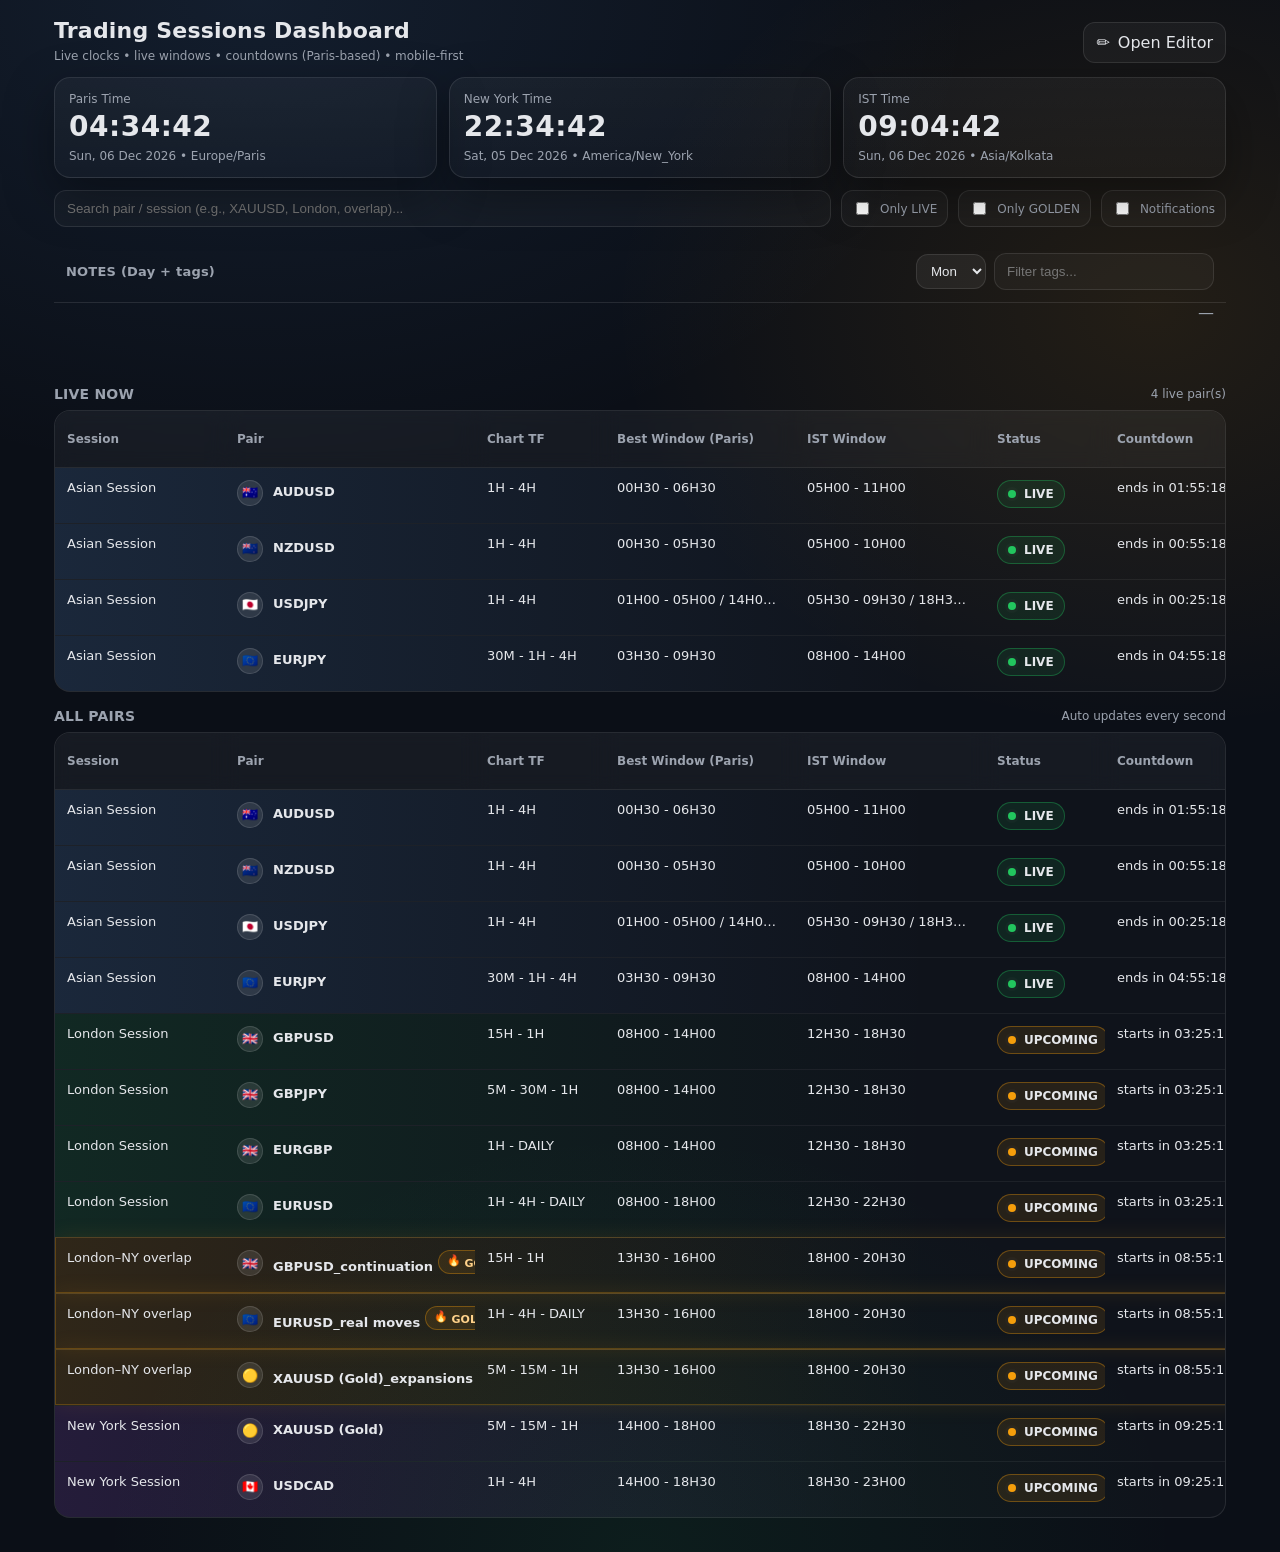
==== commit f8620ebc: "Compact table + details modal + notes panel + LIVE alerts" ====
--- a/index.html
+++ b/index.html
@@ -321,7 +321,75 @@
       100%{transform: translate(-6px, 2px) scale(.96); opacity:.35}
     }
 
-  </style>
+  
+/* --- Compact table (overview only) --- */
+.tableWrap table{table-layout:fixed;width:100%}
+.tableWrap th,.tableWrap td{white-space:nowrap;overflow:hidden;text-overflow:ellipsis}
+.tableWrap tr{height:56px}
+.cellHint{display:inline-flex;align-items:center;gap:8px;min-width:0}
+.cellHint .hintIcon{opacity:.65;flex:0 0 auto}
+
+/* Pair icon (emoji-only) */
+.pairCell{display:flex;align-items:center;gap:10px;min-width:0}
+.pairIcon{width:26px;height:26px;border-radius:999px;background:rgba(255,255,255,.10);border:1px solid rgba(255,255,255,.12);display:grid;place-items:center;flex:0 0 auto}
+.pairName{min-width:0;font-weight:900}
+.pairName span{display:inline-block;min-width:0;overflow:hidden;text-overflow:ellipsis}
+
+/* Gold badge: animated fire + subtle glow */
+.goldBadge{position:relative;overflow:hidden}
+.goldBadge .fire{display:inline-block;animation:fireWiggle 1.1s ease-in-out infinite}
+@keyframes fireWiggle{0%,100%{transform:translateY(0) rotate(-2deg)}50%{transform:translateY(-1px) rotate(2deg)}}
+tr.rowGold{box-shadow: inset 0 0 0 1px rgba(245,158,11,.25), 0 0 22px rgba(245,158,11,.10);}
+
+/* Sticky section headers on mobile */
+@media (max-width:920px){
+  .sectionTitle{position:sticky;top:10px;z-index:4;backdrop-filter: blur(12px)}
+}
+
+/* --- Notes panel --- */
+.notesHead{display:flex;align-items:flex-end;justify-content:space-between;gap:12px;flex-wrap:wrap}
+.notesControls{display:flex;gap:10px;align-items:center;flex-wrap:wrap}
+.select{border:1px solid var(--line);background:rgba(255,255,255,.06);color:var(--text);border-radius:12px;padding:8px 10px}
+.chips{display:flex;gap:8px;flex-wrap:wrap;margin-top:10px}
+.chip{border:1px solid var(--line);background:rgba(255,255,255,.06);color:var(--text);border-radius:999px;padding:6px 10px;cursor:pointer}
+.chip.on{border-color:rgba(96,165,250,.65);box-shadow:0 0 0 3px rgba(96,165,250,.12)}
+.notesGrid{display:grid;grid-template-columns:repeat(3,minmax(0,1fr));gap:12px;margin-top:12px}
+.noteCard{background:rgba(255,255,255,.06);border:1px solid rgba(255,255,255,.10);border-radius:18px;padding:12px}
+.noteTop{display:flex;align-items:flex-start;justify-content:space-between;gap:10px}
+.noteTitle{font-weight:900}
+.noteMeta{margin-top:8px;display:flex;gap:6px;flex-wrap:wrap}
+.tag{font-size:12px;color:var(--muted);border:1px solid rgba(255,255,255,.12);border-radius:999px;padding:3px 8px;background:rgba(0,0,0,.18)}
+.tag.day{color:var(--text)}
+.noteBody{margin-top:10px}
+.noteText{white-space:pre-wrap;line-height:1.35}
+.noteGallery{display:flex;gap:10px;flex-wrap:wrap;margin-top:10px}
+.noteImg{width:120px;height:80px;object-fit:cover;border-radius:12px;border:1px solid rgba(255,255,255,.12);cursor:zoom-in}
+.btn.mini{padding:6px 10px;border-radius:12px}
+
+/* --- Details modal --- */
+.modal{position:fixed;inset:0;display:none;align-items:center;justify-content:center;padding:18px;z-index:50;background:rgba(0,0,0,.45);backdrop-filter: blur(10px)}
+.modal.open{display:flex}
+.modalInner{width:min(940px,100%);background: linear-gradient(180deg, rgba(255,255,255,.12), rgba(255,255,255,.06));border:1px solid rgba(255,255,255,.16);border-radius:22px;box-shadow:0 20px 60px rgba(0,0,0,.45);padding:18px}
+.modalHead{display:flex;align-items:flex-start;justify-content:space-between;gap:14px;margin-bottom:14px}
+.dmTitle{font-size:20px;font-weight:900;letter-spacing:.2px}
+.dmSub{color:var(--muted);font-size:12px;margin-top:2px}
+.dmGrid{display:grid;grid-template-columns:repeat(3,minmax(0,1fr));gap:12px;margin-bottom:12px}
+.dmCard{background:rgba(255,255,255,.06);border:1px solid rgba(255,255,255,.10);border-radius:16px;padding:12px}
+.dmLabel{color:var(--muted);font-size:12px}
+.dmVal{font-size:16px;font-weight:800;margin-top:6px}
+.dmSmall{color:var(--muted);font-size:12px;margin-top:6px}
+.dmSplit{display:grid;grid-template-columns:1fr;gap:12px}
+.dmBlock{background:rgba(255,255,255,.06);border:1px solid rgba(255,255,255,.10);border-radius:16px;padding:12px}
+.dmLabelRow{display:flex;align-items:center;justify-content:space-between;gap:10px;margin-bottom:8px}
+.dmActions{display:flex;gap:8px;flex-wrap:wrap}
+.dmText{white-space:pre-wrap;line-height:1.35;padding:10px;border-radius:14px;background:rgba(0,0,0,.20);border:1px solid rgba(255,255,255,.10);min-height:72px}
+.dmTextarea{width:100%;min-height:120px;resize:vertical;padding:10px;border-radius:14px;background:rgba(0,0,0,.20);border:1px solid rgba(255,255,255,.10);color:var(--text);outline:none}
+.dmTextarea[readonly]{opacity:.85}
+.dmHint{color:var(--muted);font-size:12px;margin-top:8px}
+.dmFoot{display:flex;justify-content:flex-end;margin-top:12px}
+@media (max-width:820px){.dmGrid{grid-template-columns:1fr}.modalInner{padding:14px}.notesGrid{grid-template-columns:1fr}}
+
+</style>
 </head>
 <body>
   <div class="wrap">
@@ -579,69 +647,95 @@
     return `<a class="journalLink" href="${url}" target="_blank" rel="noopener">Journal ↗</a>`;
   }
 
-  function rowHTML(r, liveOnly=false){
+  
+  function rowHTML(r, liveOnly=false, idx=0){
+    const id = rowIdFor(r, idx);
     const wins = windowsFromText(r.bestWindowParis);
     const cd = countdownForRow(wins);
     const countdownTxt = `${cd.mode} in ${msToHHMMSS(cd.ms)}`;
 
     const isLive = cd.status === "LIVE";
     if(liveOnly && !isLive) return "";
-    const rowId = `${(r.session||"").trim()}|${(r.pair||"").trim()}|${(r.bestWindowParis||"").trim()}`;
 
     const heat = heatClass(r.session, !!r.golden);
-    const gold = r.golden ? `<span class="goldBadge">GOLD</span>` : "";
-    const j = journalAnchor(r.journal);
+    const gold = r.golden ? ` <span class="goldBadge"><span class="fire">🔥</span> GOLD</span>` : "";
+    const icon = pairEmoji(r.pair);
+    const statusChip = statusPill(cd.status);
+
+    __rowById[id] = r;
+    __stateById[id] = { status: cd.status, statusLabel: cd.status, statusChip, countdownText: countdownTxt };
+
+    const shortRules = (r.tightRules||"").replace(/\n+/g," • ").trim();
+    const shortComments = (r.comments||"").replace(/\n+/g," • ").trim();
 
     return `
-      <tr class="${heat} isExpandable" data-rowid="${rowId}">
+      <tr class="${heat} ${r.golden ? 'rowGold' : ''}" data-rowid="${id}" tabindex="0" role="button" aria-label="Open details for ${r.pair||''}">
         <td>${r.session||""}</td>
         <td>
-          <div class="pair">
-            <span>${r.pair||""}</span>
-            ${gold}
-            ${j}
+          <div class="pairCell">
+            <div class="pairIcon" aria-hidden="true">${icon}</div>
+            <div class="pairName"><span>${(r.pair||"")}</span>${gold}</div>
           </div>
         </td>
         <td>${r.chartTF||""}</td>
         <td>${r.bestWindowParis||""}</td>
         <td>${r.istWindow||""}</td>
-        <td>${statusPill(cd.status)}</td>
+        <td>${statusChip}</td>
         <td>${countdownTxt}</td>
-        <td><div class="cellClip">${(r.tightRules||"").replace(/\n/g,"<br>")}</div></td>
-        <td><div class="cellClip">${(r.comments||"").replace(/\n/g,"<br>")}</div></td>
+        <td><span class="cellHint"><span class="hintIcon">↗</span><span>${escapeHTML(shortRules)}</span></span></td>
+        <td><span class="cellHint"><span class="hintIcon">↗</span><span>${escapeHTML(shortComments)}</span></span></td>
       </tr>
     `;
   }
 
-  function mobileCardHTML(r){
+  function mobileCardHTML(r, idx=0){
+    const id = rowIdFor(r, idx);
     const wins = windowsFromText(r.bestWindowParis);
     const cd = countdownForRow(wins);
     const heat = heatClass(r.session, !!r.golden);
-    const gold = r.golden ? ` <span class="goldBadge">GOLD</span>` : "";
+    const gold = r.golden ? ` <span class="goldBadge"><span class="fire">🔥</span> GOLD</span>` : "";
     const j = r.journal ? `<a class="journalLink" href="${r.journal}" target="_blank" rel="noopener">Journal ↗</a>` : "";
     const countdownTxt = `${cd.mode} in ${msToHHMMSS(cd.ms)}`;
+    const icon = pairEmoji(r.pair);
+
+    __rowById[id] = r;
+    __stateById[id] = { status: cd.status, statusLabel: cd.status, statusChip: statusPill(cd.status), countdownText: countdownTxt };
 
     return `
-      <div class="mCard ${heat}">
+      <div class="mCard ${heat} ${r.golden ? 'rowGold' : ''}" data-rowid="${id}" role="button" tabindex="0" aria-label="Open details for ${r.pair||''}">
         <div class="mTop">
           <div>
-            <div class="mPair">${r.pair||""}${gold}</div>
-            <div class="mMeta">${r.session||""} • ${r.chartTF||""}</div>
+            <div class="mPair">${icon} ${(r.pair||"")} ${gold}</div>
+            <div class="mMeta">${r.session||""} • TF: ${r.chartTF||""}</div>
           </div>
-          <div>${j}</div>
-        </div>
-
-        <div class="mRow"><div class="mK">Paris Window</div><div class="mV">${r.bestWindowParis||""}</div></div>
-        <div class="mRow"><div class="mK">IST Window</div><div class="mV">${r.istWindow||""}</div></div>
-        <div class="mRow"><div class="mK">Status</div><div class="mV">${cd.status} • ${countdownTxt}</div></div>
-
-        ${r.tightRules ? `<div class="mRow"><div class="mK">Rules</div><div class="mV">${String(r.tightRules).replace(/\n/g,"<br>")}</div></div>` : ``}
-        ${r.comments ? `<div class="mRow"><div class="mK">Notes</div><div class="mV">${String(r.comments).replace(/\n/g,"<br>")}</div></div>` : ``}
+          <div>${statusPill(cd.status)}</div>
+        </div>
+        <div class="mGrid">
+          <div><div class="mLbl">Best (Paris)</div><div class="mVal">${r.bestWindowParis||""}</div></div>
+          <div><div class="mLbl">IST</div><div class="mVal">${r.istWindow||""}</div></div>
+          <div><div class="mLbl">Countdown</div><div class="mVal">${countdownTxt}</div></div>
+        </div>
+        <div class="mBottom">
+          ${j}
+          <span class="muted">Tap to view rules, comments & notes</span>
+        </div>
       </div>
     `;
   }
 
-  let CFG = { rows: [] };
+  function pairEmoji(pair){
+    const p = (pair||"").toUpperCase();
+    if(p.includes("XAU")) return "🟡";
+    if(p.includes("GBP")) return "🇬🇧";
+    if(p.includes("EUR")) return "🇪🇺";
+    if(p.includes("JPY")) return "🇯🇵";
+    if(p.includes("AUD")) return "🇦🇺";
+    if(p.includes("NZD")) return "🇳🇿";
+    if(p.includes("CAD")) return "🇨🇦";
+    if(p.includes("USD")) return "🇺🇸";
+    return "💱";
+  }
+
 
   async function loadConfig(){
     const res = await fetch("./config.json?x=" + Date.now());
@@ -791,6 +885,7 @@
     const q = document.getElementById("q").value.trim().toLowerCase();
     const onlyLive = document.getElementById("onlyLive").checked;
     const onlyGold = document.getElementById("onlyGold").checked;
+    __rowById = {}; __stateById = {};
 
     let rows = CFG.rows.slice();
     if(q){
@@ -821,7 +916,7 @@
 
 
     // LIVE table
-    document.getElementById("liveBody").innerHTML = liveRows.map(r => rowHTML(r, true)).join("") || `
+    document.getElementById("liveBody").innerHTML = liveRows.map((r,i) => rowHTML(r, true, i)).join("") || `
       <tr><td colspan="9" class="muted">No LIVE pairs right now.</td></tr>
     `;
     document.getElementById("liveMobile").innerHTML = liveRows.map(mobileCardHTML).join("") || `<div class="muted">No LIVE pairs right now.</div>`;
@@ -829,10 +924,13 @@
     // ALL table (optionally live only)
     const finalRows = onlyLive ? liveRows : rows;
 
-    document.getElementById("allBody").innerHTML = finalRows.map(r => rowHTML(r)).join("") || `
+    document.getElementById("allBody").innerHTML = finalRows.map((r,i) => rowHTML(r, false, i)).join("") || `
       <tr><td colspan="9" class="muted">No rows match your filters.</td></tr>
     `;
     document.getElementById("allMobile").innerHTML = finalRows.map(mobileCardHTML).join("") || `<div class="muted">No rows match your filters.</div>`;
+
+    tickDetailsModal();
+    maybeFireLiveNotifications();
   }
 
   function tickClocks(){
@@ -846,7 +944,233 @@
     document.getElementById("dIST").textContent = `${dISTF.format(now)} • ${TZ_IST}`;
   }
 
-  async function main(){
+  
+// -------------------- Row Details Modal (single modal) --------------------
+let __rowById = {};      // id -> row object
+let __stateById = {};    // id -> computed state (status, countdown text)
+let __activeRowId = null;
+let __editingNotes = false;
+let __notesDraft = "";
+
+function rowIdFor(r, idx){
+  if(r && r.id) return String(r.id);
+  return `${(r.session||'').replace(/\s+/g,'_')}__${(r.pair||'').replace(/\s+/g,'_')}__${idx}`;
+}
+function userNotesKey(rowId){ return `tsd_usernotes_v1:${rowId}`; }
+
+function openDetailsModal(rowId){
+  __activeRowId = rowId;
+  __editingNotes = false;
+  renderDetailsModal();
+  const modal = document.getElementById('detailsModal');
+  modal.classList.add('open');
+  modal.setAttribute('aria-hidden','false');
+}
+function closeDetailsModal(){
+  const modal = document.getElementById('detailsModal');
+  modal.classList.remove('open');
+  modal.setAttribute('aria-hidden','true');
+  __activeRowId = null;
+  __editingNotes = false;
+}
+function setNotesEditMode(on){
+  __editingNotes = on;
+  const ta = document.getElementById('dmUserNotes');
+  const btnEdit = document.getElementById('dmEditBtn');
+  const btnSave = document.getElementById('dmSaveBtn');
+  const btnCancel = document.getElementById('dmCancelBtn');
+  if(on){
+    __notesDraft = ta.value;
+    ta.removeAttribute('readonly');
+    ta.focus();
+    btnEdit.disabled = true;
+    btnSave.disabled = false;
+    btnCancel.disabled = false;
+  }else{
+    ta.setAttribute('readonly','readonly');
+    btnEdit.disabled = false;
+    btnSave.disabled = true;
+    btnCancel.disabled = true;
+  }
+}
+function renderDetailsModal(){
+  if(!__activeRowId) return;
+  const r = __rowById[__activeRowId];
+  const st = __stateById[__activeRowId] || {};
+  if(!r) return;
+
+  document.getElementById('dmTitle').textContent = `${pairEmoji(r.pair)} ${r.pair || '—'}`;
+  document.getElementById('dmSub').textContent = `${r.session || '—'} • ${st.statusLabel || '—'}`;
+  document.getElementById('dmStatus').innerHTML = st.statusChip || '—';
+  document.getElementById('dmCountdown').textContent = st.countdownText || '—';
+  document.getElementById('dmTF').textContent = r.chartTF || '—';
+  document.getElementById('dmBest').textContent = r.bestWindowParis || '—';
+  document.getElementById('dmIST').textContent = r.istWindow || '—';
+  document.getElementById('dmGolden').innerHTML = r.golden ? `<span class="goldBadge"><span class="fire">🔥</span> GOLD</span>` : '—';
+  document.getElementById('dmRules').textContent = (r.tightRules || '').trim() || '—';
+  document.getElementById('dmComments').textContent = (r.comments || '').trim() || '—';
+
+  const journalBtn = document.getElementById('dmJournalBtn');
+  if(r.journal){
+    journalBtn.style.display = 'inline-flex';
+    journalBtn.href = r.journal;
+  }else{
+    journalBtn.style.display = 'none';
+    journalBtn.href = '#';
+  }
+
+  const ta = document.getElementById('dmUserNotes');
+  if(!__editingNotes){
+    ta.value = localStorage.getItem(userNotesKey(__activeRowId)) || '';
+    ta.setAttribute('readonly','readonly');
+  }
+}
+function tickDetailsModal(){
+  if(!__activeRowId) return;
+  const st = __stateById[__activeRowId];
+  if(!st) return;
+  const cd = document.getElementById('dmCountdown');
+  const sub = document.getElementById('dmSub');
+  if(cd) cd.textContent = st.countdownText || '—';
+  if(sub){
+    const r = __rowById[__activeRowId];
+    if(r) sub.textContent = `${r.session || '—'} • ${st.statusLabel || '—'}`;
+  }
+}
+// -------------------------------------------------------------------------
+
+
+// -------------------- Notifications (LIVE alerts) --------------------
+let __prevLiveSet = new Set();
+const LS_NOTIFY_ENABLED = "tsd_notify_enabled_v1";
+const LS_NOTIFY_PERMISSION = "tsd_notify_permission_v1";
+
+function notifyEnabled(){ return localStorage.getItem(LS_NOTIFY_ENABLED) === "1"; }
+
+async function ensureNotifyPermission(){
+  if(!("Notification" in window)) return {ok:false, reason:"unsupported"};
+  const stored = localStorage.getItem(LS_NOTIFY_PERMISSION);
+  if(stored === "denied") return {ok:false, reason:"denied"};
+  if(Notification.permission === "granted"){
+    localStorage.setItem(LS_NOTIFY_PERMISSION, "granted");
+    return {ok:true};
+  }
+  const res = await Notification.requestPermission();
+  localStorage.setItem(LS_NOTIFY_PERMISSION, res);
+  return {ok: res === "granted", reason:res};
+}
+
+function maybeFireLiveNotifications(){
+  if(!notifyEnabled()) return;
+  const nowLive = new Set(Object.entries(__stateById)
+    .filter(([id, st]) => st && st.status === "LIVE")
+    .map(([id]) => id)
+  );
+  for(const id of nowLive){
+    if(!__prevLiveSet.has(id)){
+      const r = __rowById[id];
+      const title = `LIVE: ${r?.pair || "Pair"} (${r?.session || ""})`;
+      const body = `Best (Paris): ${r?.bestWindowParis || ""}\nIST: ${r?.istWindow || ""}`;
+      if("Notification" in window && Notification.permission === "granted"){
+        try{ new Notification(title, { body }); }
+        catch(e){ alert(title + "\\n" + body); }
+      }else{
+        alert(title + "\\n" + body);
+      }
+    }
+  }
+  __prevLiveSet = nowLive;
+}
+// --------------------------------------------------------------------
+
+
+// -------------------- Notes Panel (notes.json) --------------------
+let __notesData = [];
+let __notesSelectedTags = new Set();
+
+async function loadNotesJSON(){
+  try{
+    const res = await fetch("notes.json", {cache:"no-store"});
+    if(!res.ok) throw new Error("notes.json not found");
+    const data = await res.json();
+    __notesData = Array.isArray(data) ? data : (data.notes || []);
+  }catch(e){
+    console.warn("Notes load failed:", e);
+    __notesData = [];
+  }
+  renderNotesPanel();
+}
+
+function weekdayKeyFromDate(d){
+  const map = ["sun","mon","tue","wed","thu","fri","sat"];
+  return map[d.getDay()];
+}
+
+function escapeHTML(s){
+  return (s||"").replace(/[&<>"']/g, (c)=>({ "&":"&amp;","<":"&lt;",">":"&gt;",'"':"&quot;","'":"&#39;" }[c]));
+}
+
+function noteMatchesFilters(note){
+  const daySel = document.getElementById("notesDay")?.value || "all";
+  const q = (document.getElementById("notesTagSearch")?.value || "").trim().toLowerCase();
+  const days = Array.isArray(note.days) ? note.days : (note.day ? [note.day] : []);
+  const dayOk = daySel === "all" ? true : days.includes(daySel);
+  const tagArr = Array.isArray(note.tags) ? note.tags : [];
+  const tagsOk = __notesSelectedTags.size === 0 ? true : [...__notesSelectedTags].every(t => tagArr.map(x=>String(x).toLowerCase()).includes(String(t).toLowerCase()));
+  const qOk = !q ? true : (tagArr.join(" ").toLowerCase().includes(q) || String(note.title||"").toLowerCase().includes(q) || String(note.text||"").toLowerCase().includes(q));
+  return dayOk && tagsOk && qOk;
+}
+
+function collectAllTags(notes){
+  const set = new Set();
+  for(const n of notes){
+    for(const t of (n.tags||[])) set.add(String(t));
+  }
+  return [...set].sort((a,b)=>a.localeCompare(b));
+}
+
+function renderNotesPanel(){
+  const grid = document.getElementById("notesGrid");
+  const chips = document.getElementById("notesChips");
+  if(!grid || !chips) return;
+
+  const filtered = __notesData.filter(noteMatchesFilters);
+  const tags = collectAllTags(__notesData);
+
+  chips.innerHTML = tags.map(t=>{
+    const on = __notesSelectedTags.has(t);
+    return `<button class="chip ${on?'on':''}" data-tag="${escapeHTML(t)}">#${escapeHTML(t)}</button>`;
+  }).join("");
+
+  if(filtered.length===0){
+    grid.innerHTML = `<div class="muted">No notes match your filters.</div>`;
+    return;
+  }
+
+  grid.innerHTML = filtered.map((n, i)=>{
+    const title = escapeHTML(n.title || "Note");
+    const text = escapeHTML(n.text || "");
+    const tagsHtml = (n.tags||[]).map(t=>`<span class="tag">#${escapeHTML(t)}</span>`).join("");
+    const imgs = (n.images||[]).map(src=>`<img class="noteImg" src="${escapeHTML(src)}" alt="screenshot" loading="lazy" data-img="${escapeHTML(src)}"/>`).join("");
+    const days = (Array.isArray(n.days)?n.days:(n.day?[n.day]:[])).map(d=>`<span class="tag day">${escapeHTML(d.toUpperCase())}</span>`).join("");
+    return `
+      <div class="noteCard" data-note="${i}">
+        <div class="noteTop">
+          <div class="noteTitle">${title}</div>
+          <button class="btn mini" data-action="toggleNote">Expand</button>
+        </div>
+        <div class="noteMeta">${days} ${tagsHtml}</div>
+        <div class="noteBody" hidden>
+          <div class="noteText">${text || "<span class='muted'>No text</span>"}</div>
+          ${imgs ? `<div class="noteGallery">${imgs}</div>` : ""}
+        </div>
+      </div>
+    `;
+  }).join("");
+}
+// --------------------------------------------------------------------
+
+async function main(){
     CFG = await loadConfig();
     tickClocks();
     render();
@@ -858,5 +1182,70 @@
   }
   main();
 </script>
+
+  <!-- Details Modal (single source of truth for full row details) -->
+  <div class="modal" id="detailsModal" aria-hidden="true">
+    <div class="modalInner" role="dialog" aria-modal="true" aria-labelledby="dmTitle">
+      <div class="modalHead">
+        <div>
+          <div class="dmTitle" id="dmTitle">Pair</div>
+          <div class="dmSub" id="dmSub">Session • Status</div>
+        </div>
+        <button class="btn" id="dmCloseBtn">✕</button>
+      </div>
+
+      <div class="dmGrid">
+        <div class="dmCard">
+          <div class="dmLabel">Status</div>
+          <div class="dmVal" id="dmStatus">—</div>
+          <div class="dmSmall" id="dmCountdown">—</div>
+        </div>
+        <div class="dmCard">
+          <div class="dmLabel">Chart TF</div>
+          <div class="dmVal" id="dmTF">—</div>
+          <div class="dmSmall">Best (Paris): <span id="dmBest">—</span></div>
+        </div>
+        <div class="dmCard">
+          <div class="dmLabel">IST Window</div>
+          <div class="dmVal" id="dmIST">—</div>
+          <div class="dmSmall" id="dmGolden">—</div>
+        </div>
+      </div>
+
+      <div class="dmSplit">
+        <div class="dmBlock">
+          <div class="dmLabelRow">
+            <div class="dmLabel">Tight Rules</div>
+          </div>
+          <div class="dmText" id="dmRules"></div>
+        </div>
+
+        <div class="dmBlock">
+          <div class="dmLabelRow">
+            <div class="dmLabel">Comments</div>
+          </div>
+          <div class="dmText" id="dmComments"></div>
+        </div>
+
+        <div class="dmBlock">
+          <div class="dmLabelRow">
+            <div class="dmLabel">Notes (your editable notes)</div>
+            <div class="dmActions">
+              <button class="btn" id="dmEditBtn">Edit</button>
+              <button class="btn" id="dmSaveBtn" disabled>Save</button>
+              <button class="btn" id="dmCancelBtn" disabled>Cancel</button>
+            </div>
+          </div>
+          <textarea class="dmTextarea" id="dmUserNotes" placeholder="Write your personal notes for this pair/session..." readonly></textarea>
+          <div class="dmHint">Stored in your browser (no backend). Use Git commits for versioned backups.</div>
+        </div>
+      </div>
+
+      <div class="dmFoot">
+        <a class="btn" id="dmJournalBtn" href="#" target="_blank" rel="noopener" style="display:none;">Open Journal ↗</a>
+      </div>
+    </div>
+  </div>
+
 </body>
 </html>
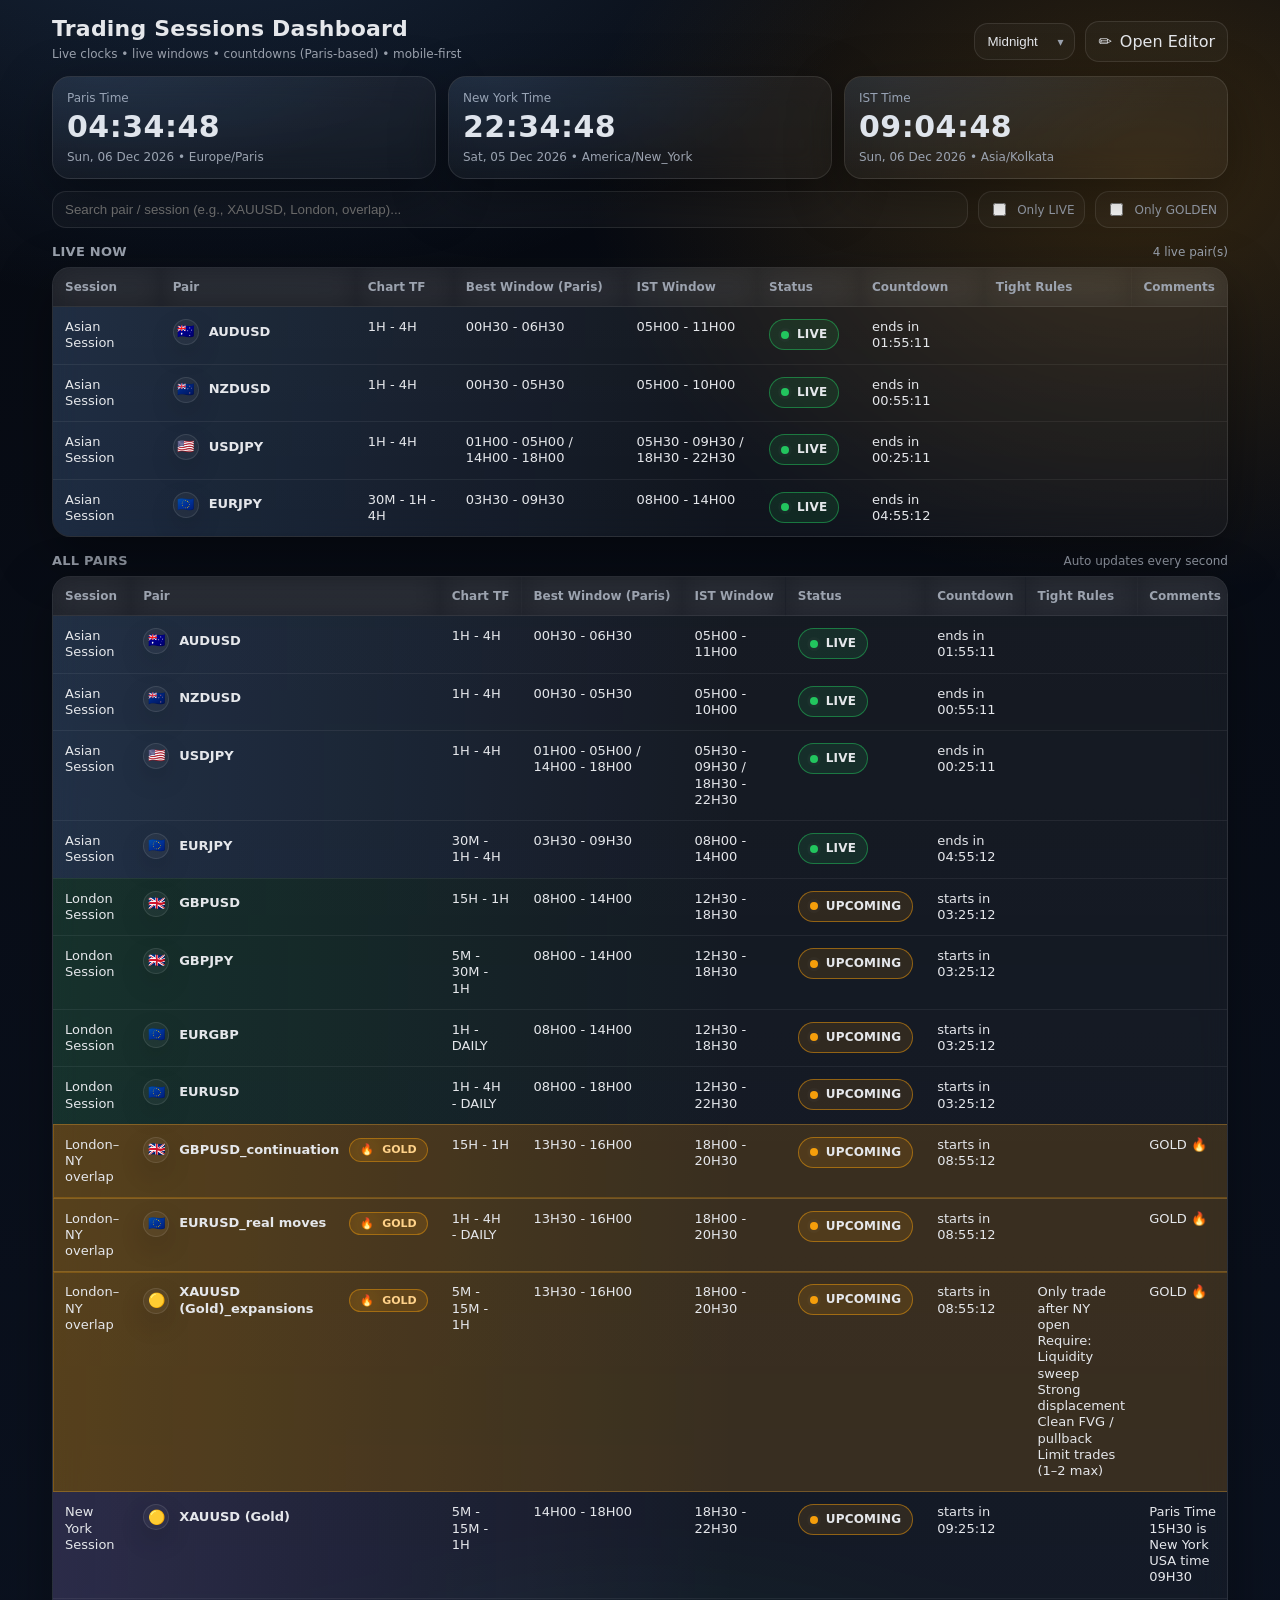
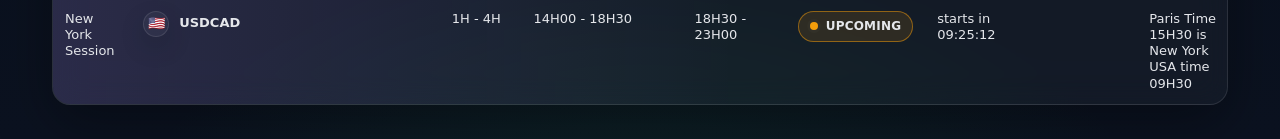
==== commit ac7a5557: "trading-dashboard-pro-update" ====
--- a/index.html
+++ b/index.html
@@ -4,393 +4,327 @@
   <meta charset="utf-8" />
   <meta name="viewport" content="width=device-width,initial-scale=1" />
   <title>Trading Sessions Dashboard</title>
+
   <style>
+    /* =========================
+       THEME SYSTEM
+       - Theme is applied on <html data-theme="...">
+       - Add more themes by extending [data-theme="..."]
+       ========================= */
     :root{
-      --bg:#0b0f17;
-      --card:#111827;
-      --card2:#0f172a;
+      --radius: 18px;
+      --radius-sm: 14px;
+      --shadow: 0 18px 55px rgba(0,0,0,.35);
+
+      /* layout */
+      --maxw: 1200px;
+      --gap: 12px;
+
+      /* motion */
+      --ease: cubic-bezier(.2,.8,.2,1);
+    }
+
+    /* Default theme: midnight */
+    html[data-theme="midnight"]{
+      --bg0:#070a11;
+      --bg1:#0b1220;
+      --card: rgba(255,255,255,.055);
+      --card2: rgba(255,255,255,.035);
+      --line: rgba(255,255,255,.10);
+
       --text:#e5e7eb;
       --muted:#9ca3af;
-      --line:rgba(255,255,255,.10);
-      --shadow:0 18px 50px rgba(0,0,0,.35);
-      --radius:16px;
-
-      --live:#22c55e;
-      --up:#f59e0b;
-      --soon:#60a5fa;
-
-      --asia: rgba(96,165,250,.14);
-      --london: rgba(34,197,94,.12);
-      --overlap: rgba(245,158,11,.14);
-      --ny: rgba(168,85,247,.14);
-
-      --gold: rgba(245,158,11,.18);
-    }
-
+
+      --accent:#60a5fa;
+      --ok:#22c55e;
+      --warn:#f59e0b;
+      --soon:#a78bfa;
+
+      --asia: rgba(96,165,250,.16);
+      --london: rgba(34,197,94,.14);
+      --overlap: rgba(245,158,11,.16);
+      --ny: rgba(167,139,250,.16);
+
+      --gold: rgba(245,158,11,.16);
+      --goldText: #ffd28a;
+    }
+
+    html[data-theme="slate"]{
+      --bg0:#0b1020;
+      --bg1:#0e1629;
+      --card: rgba(255,255,255,.06);
+      --card2: rgba(255,255,255,.04);
+      --line: rgba(255,255,255,.12);
+
+      --text:#eef2ff;
+      --muted:#aab2c5;
+
+      --accent:#38bdf8;
+      --ok:#34d399;
+      --warn:#fbbf24;
+      --soon:#c4b5fd;
+
+      --asia: rgba(56,189,248,.16);
+      --london: rgba(52,211,153,.14);
+      --overlap: rgba(251,191,36,.16);
+      --ny: rgba(196,181,253,.16);
+
+      --gold: rgba(251,191,36,.16);
+      --goldText: #ffe3a8;
+    }
+
+    html[data-theme="light"]{
+      --bg0:#f7f7fb;
+      --bg1:#ffffff;
+      --card: rgba(17,24,39,.06);
+      --card2: rgba(17,24,39,.04);
+      --line: rgba(17,24,39,.12);
+
+      --text:#0b1220;
+      --muted:#374151;
+
+      --accent:#2563eb;
+      --ok:#16a34a;
+      --warn:#d97706;
+      --soon:#7c3aed;
+
+      --asia: rgba(37,99,235,.10);
+      --london: rgba(22,163,74,.10);
+      --overlap: rgba(217,119,6,.10);
+      --ny: rgba(124,58,237,.10);
+
+      --gold: rgba(217,119,6,.10);
+      --goldText: #7a3b00;
+      --shadow: 0 18px 55px rgba(0,0,0,.12);
+    }
+
+    /* =========================
+       BASE
+       ========================= */
     *{box-sizing:border-box}
     body{
       margin:0;
       font-family: system-ui,-apple-system,Segoe UI,Roboto,Arial;
+      color:var(--text);
       background:
-        radial-gradient(1200px 800px at 20% 0%, rgba(96,165,250,.10), transparent 60%),
-        radial-gradient(900px 700px at 90% 20%, rgba(245,158,11,.10), transparent 60%),
-        radial-gradient(900px 700px at 50% 100%, rgba(34,197,94,.08), transparent 60%),
-        var(--bg);
-      color:var(--text);
-    }
-
-    .wrap{max-width:1200px;margin:0 auto;padding:18px 14px 34px}
+        radial-gradient(1200px 800px at 16% -10%, color-mix(in srgb, var(--accent) 20%, transparent), transparent 60%),
+        radial-gradient(950px 700px at 90% 10%, color-mix(in srgb, var(--warn) 18%, transparent), transparent 60%),
+        radial-gradient(900px 650px at 50% 110%, color-mix(in srgb, var(--ok) 12%, transparent), transparent 60%),
+        linear-gradient(180deg, var(--bg0), var(--bg1));
+      min-height:100vh;
+    }
+
+    .wrap{max-width:var(--maxw);margin:0 auto;padding:16px 12px 34px}
     .topbar{display:flex;gap:12px;align-items:flex-end;justify-content:space-between;flex-wrap:wrap}
     h1{margin:0;font-size:22px;letter-spacing:.2px}
-    .subtitle{color:var(--muted);font-size:12px;margin-top:6px}
+    .subtitle{color:var(--muted);font-size:12px;margin-top:6px;line-height:1.25}
+
+    /* Glass utility */
+    .glass{
+      border:1px solid var(--line);
+      background: linear-gradient(180deg, var(--card), var(--card2));
+      backdrop-filter: blur(14px);
+      -webkit-backdrop-filter: blur(14px);
+      box-shadow: var(--shadow);
+      border-radius: var(--radius);
+    }
 
     .btn{
       border:1px solid var(--line);
-      background:rgba(255,255,255,.04);
+      background: color-mix(in srgb, var(--card) 60%, transparent);
       color:var(--text);
-      padding:10px 12px;border-radius:12px;
+      padding:10px 12px;border-radius:14px;
       cursor:pointer;
-      transition: transform .12s ease, background .12s ease;
+      transition: transform .12s var(--ease), background .12s var(--ease), border-color .12s var(--ease);
       text-decoration:none;
       display:inline-flex;gap:8px;align-items:center;
     }
-    .btn:hover{background:rgba(255,255,255,.06); transform: translateY(-1px);}
+    .btn:hover{background: color-mix(in srgb, var(--card) 80%, transparent); transform: translateY(-1px);}
     .btn:active{transform: translateY(0px);}
 
-    .grid{display:grid;gap:12px;margin-top:14px}
+    .ctrls{display:flex;gap:10px;align-items:center;flex-wrap:wrap}
+    .select{
+      appearance:none;
+      border:1px solid var(--line);
+      background: color-mix(in srgb, var(--card) 60%, transparent);
+      color:var(--text);
+      padding:10px 36px 10px 12px;
+      border-radius:14px;
+      outline:none;
+      cursor:pointer;
+    }
+    .selectWrap{position:relative}
+    .selectWrap:after{
+      content:"▾";
+      position:absolute;right:12px;top:50%;
+      transform:translateY(-50%);
+      color:var(--muted);pointer-events:none;
+      font-size:12px;
+    }
+
+    .grid{display:grid;gap:var(--gap);margin-top:14px}
     .cards{grid-template-columns:repeat(3,minmax(0,1fr))}
     @media (max-width: 980px){ .cards{grid-template-columns:1fr} }
 
-    .card{
+    .card{padding:14px;position:relative;overflow:hidden}
+    .card:before{
+      content:"";
+      position:absolute;inset:-2px;
+      background: radial-gradient(500px 180px at 10% 0%, color-mix(in srgb, var(--accent) 16%, transparent), transparent 60%);
+      opacity:.6;
+      pointer-events:none;
+    }
+    .clockLabel{font-size:12px;color:var(--muted)}
+    .clockTime{font-size:30px;font-weight:900;letter-spacing:.5px;margin-top:4px}
+    .clockMeta{margin-top:6px;font-size:12px;color:var(--muted)}
+
+    .searchRow{display:flex;gap:10px;align-items:center;margin-top:12px;flex-wrap:wrap}
+    .search{
+      flex:1;min-width:220px;
       border:1px solid var(--line);
-      background:linear-gradient(180deg, rgba(255,255,255,.04), rgba(255,255,255,.02));
-      border-radius:var(--radius);
-      box-shadow:var(--shadow);
-      padding:14px;
-      overflow:hidden;
-      position:relative;
-    }
-    .clockLabel{font-size:12px;color:var(--muted)}
-    .clockTime{font-size:28px;font-weight:800;letter-spacing:.5px;margin-top:4px}
-    .clockMeta{margin-top:6px;font-size:12px;color:var(--muted)}
-
-    .pill{
-      display:inline-flex;align-items:center;gap:8px;
+      background: color-mix(in srgb, var(--card) 55%, transparent);
+      color:var(--text);
+      padding:10px 12px;border-radius:14px;
+      outline:none;
+    }
+    .toggle{
+      display:flex;gap:8px;align-items:center;
       border:1px solid var(--line);
-      border-radius:999px;
-      padding:6px 10px;
+      border-radius:14px;
+      padding:8px 10px;
+      background: color-mix(in srgb, var(--card) 55%, transparent);
+      color:var(--muted);
       font-size:12px;
-      background:rgba(255,255,255,.03);
-    }
-    .dot{width:8px;height:8px;border-radius:999px;background:var(--muted);box-shadow:0 0 0 3px rgba(255,255,255,.02)}
-    .dot.live{background:var(--live)}
-    .dot.up{background:var(--up)}
-    .dot.soon{background:var(--soon)}
+      user-select:none;
+    }
+    .toggle input{accent-color:var(--accent)}
 
     .panelTitle{display:flex;align-items:center;justify-content:space-between;margin-top:16px;margin-bottom:8px}
-    .panelTitle h2{margin:0;font-size:14px;color:var(--muted);font-weight:700;letter-spacing:.2px}
+    .panelTitle h2{margin:0;font-size:13px;color:var(--muted);font-weight:800;letter-spacing:.24px}
     .panelTitle .mini{font-size:12px;color:var(--muted)}
 
-    /* Desktop table */
-    .tableWrap{
-      border:1px solid var(--line);
-      background:rgba(255,255,255,.02);
-      border-radius:var(--radius);
-      overflow:hidden;
-    }
+    /* Tables */
+    .tableWrap{overflow:hidden}
     table{width:100%;border-collapse:collapse}
     thead th{
       text-align:left;
       font-size:12px;
-      padding:12px 12px;
+      padding:12px;
       color:var(--muted);
-      background:rgba(255,255,255,.03);
+      background: color-mix(in srgb, var(--card) 65%, transparent);
       border-bottom:1px solid var(--line);
       position:sticky; top:0;
-      backdrop-filter: blur(8px);
+      backdrop-filter: blur(14px);
+      -webkit-backdrop-filter: blur(14px);
+      white-space:nowrap;
     }
     tbody td{
-      padding:12px 12px;
-      border-bottom:1px solid rgba(255,255,255,.06);
+      padding:12px;
+      border-bottom:1px solid color-mix(in srgb, var(--line) 60%, transparent);
       vertical-align:top;
       font-size:13px;
-    }
-    tbody tr{
-      transition: background .15s ease, transform .12s ease;
-    }
-    tbody tr:hover{background:rgba(255,255,255,.03)}
+      line-height:1.25;
+    }
+    tbody tr{transition: background .15s var(--ease)}
+    tbody tr:hover{background: color-mix(in srgb, var(--card) 40%, transparent)}
     tbody tr:last-child td{border-bottom:none}
 
-    .pair{
-      display:flex;gap:8px;align-items:center;font-weight:800;
+    /* Pair cell */
+    .pairRow{
+      display:flex;align-items:center;gap:10px;
+      font-weight:900;
+    }
+    .pairMeta{display:flex;align-items:center;gap:8px;margin-left:auto}
+    .pairIcon{
+      width:26px;height:26px;border-radius:999px;
+      display:inline-flex;align-items:center;justify-content:center;
+      border:1px solid var(--line);
+      background: color-mix(in srgb, var(--card) 70%, transparent);
+      font-size:14px;
+      flex:0 0 26px;
+      box-shadow: 0 10px 26px rgba(0,0,0,.15);
     }
     .goldBadge{
+      display:inline-flex;align-items:center;gap:8px;
       font-size:11px;
-      padding:3px 8px;border-radius:999px;
-      border:1px solid rgba(245,158,11,.35);
-      background:rgba(245,158,11,.10);
-      color:#ffd28a;
+      padding:4px 10px;border-radius:999px;
+      border:1px solid color-mix(in srgb, var(--warn) 45%, transparent);
+      background: color-mix(in srgb, var(--warn) 14%, transparent);
+      color: var(--goldText);
+      font-weight:900;
+      position:relative;
+      overflow:hidden;
+    }
+    .goldBadge .flame{
+      display:inline-block;
+      transform-origin:50% 100%;
+      animation: flameFloat 1.15s var(--ease) infinite;
+      filter: drop-shadow(0 0 10px color-mix(in srgb, var(--warn) 60%, transparent));
+    }
+    @keyframes flameFloat{
+      0%{ transform: translateY(0) rotate(-6deg) scale(.95); opacity:.95 }
+      50%{ transform: translateY(-2px) rotate(6deg) scale(1.05); opacity:1 }
+      100%{ transform: translateY(0) rotate(-6deg) scale(.95); opacity:.95 }
+    }
+    /* Subtle glow on golden rows */
+    .heat-goldGlow{
+      box-shadow:
+        inset 0 0 0 9999px var(--gold),
+        inset 0 0 0 1px color-mix(in srgb, var(--warn) 25%, transparent);
     }
 
     .journalLink{
-      margin-left:auto;
       font-size:12px;
       color:var(--muted);
       text-decoration:none;
       border:1px solid var(--line);
-      padding:4px 8px;border-radius:10px;
-      background:rgba(255,255,255,.02);
-      transition: background .12s ease;
+      padding:5px 9px;border-radius:12px;
+      background: color-mix(in srgb, var(--card) 55%, transparent);
+      transition: background .12s var(--ease);
       white-space:nowrap;
     }
-    .journalLink:hover{background:rgba(255,255,255,.05)}
-
+    .journalLink:hover{background: color-mix(in srgb, var(--card) 80%, transparent);}
+
+    /* Status */
     .statusPill{
       display:inline-flex;align-items:center;gap:8px;
       border:1px solid var(--line);
       border-radius:999px;
-      padding:6px 10px;
+      padding:7px 11px;
       font-size:12px;
-      font-weight:800;
-    }
-    .status-live{border-color:rgba(34,197,94,.35); background:rgba(34,197,94,.10)}
-    .status-up{border-color:rgba(245,158,11,.35); background:rgba(245,158,11,.10)}
-    .status-soon{border-color:rgba(96,165,250,.35); background:rgba(96,165,250,.10)}
-
-    .heat-asia{background:linear-gradient(90deg,var(--asia), transparent 60%)}
-    .heat-london{background:linear-gradient(90deg,var(--london), transparent 60%)}
-    .heat-overlap{background:linear-gradient(90deg,var(--overlap), transparent 60%)}
-    .heat-ny{background:linear-gradient(90deg,var(--ny), transparent 60%)}
-    .heat-gold{box-shadow: inset 0 0 0 9999px var(--gold)}
-
-    /* Mobile cards (hide table) */
+      font-weight:900;
+      letter-spacing:.2px;
+    }
+    .dot{width:8px;height:8px;border-radius:999px;background:var(--muted);box-shadow:0 0 0 3px rgba(255,255,255,.02)}
+    .dot.live{background:var(--ok)}
+    .dot.up{background:var(--warn)}
+    .status-live{border-color:color-mix(in srgb, var(--ok) 50%, transparent); background: color-mix(in srgb, var(--ok) 12%, transparent)}
+    .status-up{border-color:color-mix(in srgb, var(--warn) 50%, transparent); background: color-mix(in srgb, var(--warn) 12%, transparent)}
+
+    /* Session heat */
+    .heat-asia{background:linear-gradient(90deg,var(--asia), transparent 58%)}
+    .heat-london{background:linear-gradient(90deg,var(--london), transparent 58%)}
+    .heat-overlap{background:linear-gradient(90deg,var(--overlap), transparent 58%)}
+    .heat-ny{background:linear-gradient(90deg,var(--ny), transparent 58%)}
+
+    /* Mobile cards */
     .mobileList{display:none}
     @media (max-width: 900px){
-      .tableWrap{display:none}
+      .desktopOnly{display:none}
       .mobileList{display:grid;gap:10px}
-      .mCard{
-        border:1px solid var(--line);
-        border-radius:var(--radius);
-        background:rgba(255,255,255,.02);
-        padding:12px;
-      }
+      .mCard{padding:12px}
       .mTop{display:flex;gap:10px;align-items:flex-start;justify-content:space-between}
-      .mPair{font-weight:900}
+      .mPair{font-weight:1000;display:flex;gap:10px;align-items:center}
       .mMeta{color:var(--muted);font-size:12px;margin-top:3px}
       .mRow{display:flex;gap:10px;margin-top:10px}
       .mK{width:120px;flex:0 0 120px;color:var(--muted);font-size:12px}
       .mV{font-size:12px}
     }
 
-    .searchRow{display:flex;gap:10px;align-items:center;margin-top:12px;flex-wrap:wrap}
-    .search{
-      flex:1;
-      min-width:220px;
-      border:1px solid var(--line);
-      background:rgba(255,255,255,.03);
-      color:var(--text);
-      padding:10px 12px;
-      border-radius:12px;
-      outline:none;
-    }
-    .toggle{
-      display:flex;gap:8px;align-items:center;
-      border:1px solid var(--line);
-      border-radius:12px;
-      padding:8px 10px;
-      background:rgba(255,255,255,.03);
-      color:var(--muted);
-      font-size:12px;
-    }
-    .toggle input{accent-color:#60a5fa}
-
     .muted{color:var(--muted)}
-    .right{display:flex;gap:10px;align-items:center}
-  
-    /* =========================
-       Row expand (keep table uniform)
-       ========================= */
-    .cellClip{
-      max-width: 100%;
-      display:-webkit-box;
-      -webkit-line-clamp:2;
-      -webkit-box-orient:vertical;
-      overflow:hidden;
-      text-overflow:ellipsis;
-      white-space:normal;
-    }
-    tr.isExpandable{cursor:pointer}
-    tr.isExpandable.expanded .cellClip{
-      -webkit-line-clamp:unset;
-      display:block;
-      overflow:visible;
-    }
-    tr.isExpandable.expanded td{
-      background: color-mix(in srgb, var(--card) 50%, transparent);
-    }
-
-    /* =========================
-       Notes panel + gallery
-       ========================= */
-    .notesWrap{margin-top:14px}
-    .notesHeader{display:flex;gap:10px;align-items:center;justify-content:space-between;flex-wrap:wrap;padding:12px}
-    .notesHeader h3{margin:0;font-size:13px;color:var(--muted);font-weight:900;letter-spacing:.22px}
-    .chipRow{display:flex;gap:8px;align-items:center;flex-wrap:wrap}
-    .chip{
-      border:1px solid var(--line);
-      background: color-mix(in srgb, var(--card) 55%, transparent);
-      padding:6px 10px;border-radius:999px;
-      font-size:11px;color:var(--muted);
-      cursor:pointer;
-      user-select:none;
-      transition: background .12s var(--ease), transform .12s var(--ease);
-    }
-    .chip:hover{background: color-mix(in srgb, var(--card) 80%, transparent); transform: translateY(-1px);}
-    .chip.active{border-color: color-mix(in srgb, var(--accent) 55%, transparent); color: var(--text);}
-
-    .notesGrid{display:grid;gap:10px;padding:12px}
-    @media (min-width: 980px){ .notesGrid{grid-template-columns: repeat(2, minmax(0,1fr));} }
-
-    .noteCard{padding:12px}
-    .noteTop{display:flex;gap:10px;align-items:flex-start;justify-content:space-between}
-    .noteTitle{font-weight:1000}
-    .noteText{margin-top:8px;color:var(--text);font-size:12px;line-height:1.35;white-space:pre-wrap}
-    .noteTags{margin-top:10px;display:flex;gap:6px;flex-wrap:wrap}
-    .tag{
-      font-size:10px;
-      padding:3px 8px;border-radius:999px;
-      border:1px solid var(--line);
-      color:var(--muted);
-      background: color-mix(in srgb, var(--card) 50%, transparent);
-    }
-
-    .imgGrid{margin-top:10px;display:grid;grid-template-columns:repeat(3,minmax(0,1fr));gap:8px}
-    .imgThumb{
-      width:100%;aspect-ratio: 4/3;object-fit:cover;
-      border-radius:12px;border:1px solid var(--line);
-      cursor:zoom-in;
-      background: color-mix(in srgb, var(--card) 60%, transparent);
-    }
-
-    .modal{
-      position:fixed;inset:0;display:none;place-items:center;
-      background: rgba(0,0,0,.55);
-      z-index:9999;
-      padding:18px;
-    }
-    .modal.open{display:grid}
-    .modalInner{
-      max-width: min(1100px, 96vw);
-      max-height: min(740px, 88vh);
-      border-radius: 18px;
-      overflow:hidden;
-      border:1px solid rgba(255,255,255,.18);
-      box-shadow: 0 30px 90px rgba(0,0,0,.45);
-      background: rgba(0,0,0,.2);
-      backdrop-filter: blur(16px);
-    }
-    .modalInner img{width:100%;height:100%;object-fit:contain;display:block;background:#0b0f1a}
-    .modalClose{
-      position:fixed;top:14px;right:14px;
-      border:1px solid rgba(255,255,255,.22);
-      background: rgba(0,0,0,.35);
-      color:#fff;
-      border-radius:14px;
-      padding:10px 12px;
-      cursor:pointer;
-      font-weight:900;
-    }
-
-    /* =========================
-       Fire (gold) - slightly more “pro”
-       ========================= */
-    .goldBadge:before{
-      content:"";
-      position:absolute;inset:-40%;
-      background:
-        radial-gradient(closest-side, color-mix(in srgb, var(--warn) 55%, transparent), transparent 65%),
-        radial-gradient(closest-side, color-mix(in srgb, #ff6a00 38%, transparent), transparent 60%);
-      opacity:.45;
-      filter: blur(10px);
-      animation: goldGlow 1.6s var(--ease) infinite;
-      pointer-events:none;
-    }
-    @keyframes goldGlow{
-      0%{transform: translate(-6px, 2px) scale(.96); opacity:.35}
-      50%{transform: translate(6px, -2px) scale(1.04); opacity:.55}
-      100%{transform: translate(-6px, 2px) scale(.96); opacity:.35}
-    }
-
-  
-/* --- Compact table (overview only) --- */
-.tableWrap table{table-layout:fixed;width:100%}
-.tableWrap th,.tableWrap td{white-space:nowrap;overflow:hidden;text-overflow:ellipsis}
-.tableWrap tr{height:56px}
-.cellHint{display:inline-flex;align-items:center;gap:8px;min-width:0}
-.cellHint .hintIcon{opacity:.65;flex:0 0 auto}
-
-/* Pair icon (emoji-only) */
-.pairCell{display:flex;align-items:center;gap:10px;min-width:0}
-.pairIcon{width:26px;height:26px;border-radius:999px;background:rgba(255,255,255,.10);border:1px solid rgba(255,255,255,.12);display:grid;place-items:center;flex:0 0 auto}
-.pairName{min-width:0;font-weight:900}
-.pairName span{display:inline-block;min-width:0;overflow:hidden;text-overflow:ellipsis}
-
-/* Gold badge: animated fire + subtle glow */
-.goldBadge{position:relative;overflow:hidden}
-.goldBadge .fire{display:inline-block;animation:fireWiggle 1.1s ease-in-out infinite}
-@keyframes fireWiggle{0%,100%{transform:translateY(0) rotate(-2deg)}50%{transform:translateY(-1px) rotate(2deg)}}
-tr.rowGold{box-shadow: inset 0 0 0 1px rgba(245,158,11,.25), 0 0 22px rgba(245,158,11,.10);}
-
-/* Sticky section headers on mobile */
-@media (max-width:920px){
-  .sectionTitle{position:sticky;top:10px;z-index:4;backdrop-filter: blur(12px)}
-}
-
-/* --- Notes panel --- */
-.notesHead{display:flex;align-items:flex-end;justify-content:space-between;gap:12px;flex-wrap:wrap}
-.notesControls{display:flex;gap:10px;align-items:center;flex-wrap:wrap}
-.select{border:1px solid var(--line);background:rgba(255,255,255,.06);color:var(--text);border-radius:12px;padding:8px 10px}
-.chips{display:flex;gap:8px;flex-wrap:wrap;margin-top:10px}
-.chip{border:1px solid var(--line);background:rgba(255,255,255,.06);color:var(--text);border-radius:999px;padding:6px 10px;cursor:pointer}
-.chip.on{border-color:rgba(96,165,250,.65);box-shadow:0 0 0 3px rgba(96,165,250,.12)}
-.notesGrid{display:grid;grid-template-columns:repeat(3,minmax(0,1fr));gap:12px;margin-top:12px}
-.noteCard{background:rgba(255,255,255,.06);border:1px solid rgba(255,255,255,.10);border-radius:18px;padding:12px}
-.noteTop{display:flex;align-items:flex-start;justify-content:space-between;gap:10px}
-.noteTitle{font-weight:900}
-.noteMeta{margin-top:8px;display:flex;gap:6px;flex-wrap:wrap}
-.tag{font-size:12px;color:var(--muted);border:1px solid rgba(255,255,255,.12);border-radius:999px;padding:3px 8px;background:rgba(0,0,0,.18)}
-.tag.day{color:var(--text)}
-.noteBody{margin-top:10px}
-.noteText{white-space:pre-wrap;line-height:1.35}
-.noteGallery{display:flex;gap:10px;flex-wrap:wrap;margin-top:10px}
-.noteImg{width:120px;height:80px;object-fit:cover;border-radius:12px;border:1px solid rgba(255,255,255,.12);cursor:zoom-in}
-.btn.mini{padding:6px 10px;border-radius:12px}
-
-/* --- Details modal --- */
-.modal{position:fixed;inset:0;display:none;align-items:center;justify-content:center;padding:18px;z-index:50;background:rgba(0,0,0,.45);backdrop-filter: blur(10px)}
-.modal.open{display:flex}
-.modalInner{width:min(940px,100%);background: linear-gradient(180deg, rgba(255,255,255,.12), rgba(255,255,255,.06));border:1px solid rgba(255,255,255,.16);border-radius:22px;box-shadow:0 20px 60px rgba(0,0,0,.45);padding:18px}
-.modalHead{display:flex;align-items:flex-start;justify-content:space-between;gap:14px;margin-bottom:14px}
-.dmTitle{font-size:20px;font-weight:900;letter-spacing:.2px}
-.dmSub{color:var(--muted);font-size:12px;margin-top:2px}
-.dmGrid{display:grid;grid-template-columns:repeat(3,minmax(0,1fr));gap:12px;margin-bottom:12px}
-.dmCard{background:rgba(255,255,255,.06);border:1px solid rgba(255,255,255,.10);border-radius:16px;padding:12px}
-.dmLabel{color:var(--muted);font-size:12px}
-.dmVal{font-size:16px;font-weight:800;margin-top:6px}
-.dmSmall{color:var(--muted);font-size:12px;margin-top:6px}
-.dmSplit{display:grid;grid-template-columns:1fr;gap:12px}
-.dmBlock{background:rgba(255,255,255,.06);border:1px solid rgba(255,255,255,.10);border-radius:16px;padding:12px}
-.dmLabelRow{display:flex;align-items:center;justify-content:space-between;gap:10px;margin-bottom:8px}
-.dmActions{display:flex;gap:8px;flex-wrap:wrap}
-.dmText{white-space:pre-wrap;line-height:1.35;padding:10px;border-radius:14px;background:rgba(0,0,0,.20);border:1px solid rgba(255,255,255,.10);min-height:72px}
-.dmTextarea{width:100%;min-height:120px;resize:vertical;padding:10px;border-radius:14px;background:rgba(0,0,0,.20);border:1px solid rgba(255,255,255,.10);color:var(--text);outline:none}
-.dmTextarea[readonly]{opacity:.85}
-.dmHint{color:var(--muted);font-size:12px;margin-top:8px}
-.dmFoot{display:flex;justify-content:flex-end;margin-top:12px}
-@media (max-width:820px){.dmGrid{grid-template-columns:1fr}.modalInner{padding:14px}.notesGrid{grid-template-columns:1fr}}
-
-</style>
+  </style>
 </head>
+
 <body>
   <div class="wrap">
     <div class="topbar">
@@ -398,7 +332,16 @@
         <h1>Trading Sessions Dashboard</h1>
         <div class="subtitle">Live clocks • live windows • countdowns (Paris-based) • mobile-first</div>
       </div>
-      <div class="right">
+
+      <div class="ctrls">
+        <div class="selectWrap" title="Theme">
+          <select class="select" id="themeSel">
+            <option value="midnight">Midnight</option>
+            <option value="slate">Slate</option>
+            <option value="light">Light</option>
+          </select>
+        </div>
+
         <a class="btn" href="./editor.html" title="Edit config">
           ✏️ <span>Open Editor</span>
         </a>
@@ -406,19 +349,19 @@
     </div>
 
     <div class="grid cards">
-      <div class="card" id="cardParis">
+      <div class="card glass" id="cardParis">
         <div class="clockLabel">Paris Time</div>
         <div class="clockTime" id="tParis">--:--:--</div>
         <div class="clockMeta" id="dParis">--</div>
       </div>
 
-      <div class="card" id="cardNY">
+      <div class="card glass" id="cardNY">
         <div class="clockLabel">New York Time</div>
         <div class="clockTime" id="tNY">--:--:--</div>
         <div class="clockMeta" id="dNY">--</div>
       </div>
 
-      <div class="card" id="cardIST">
+      <div class="card glass" id="cardIST">
         <div class="clockLabel">IST Time</div>
         <div class="clockTime" id="tIST">--:--:--</div>
         <div class="clockMeta" id="dIST">--</div>
@@ -435,43 +378,7 @@
         <input type="checkbox" id="onlyGold" />
         Only GOLDEN
       </label>
-      <label class="toggle" title="Notify me when a session becomes LIVE">
-        <input type="checkbox" id="notifyToggle" />
-        Notifications
-      </label>
     </div>
-
-    
-    <div class="notesWrap glass" id="notesPanel">
-      <div class="notesHeader">
-        <h3>NOTES (Day + tags)</h3>
-        <div class="chipRow">
-          <div class="selectWrap" title="Day">
-            <select class="select" id="notesDay">
-              <option value="Mon">Mon</option>
-              <option value="Tue">Tue</option>
-              <option value="Wed">Wed</option>
-              <option value="Thu">Thu</option>
-              <option value="Fri">Fri</option>
-              <option value="Sat">Sat</option>
-              <option value="Sun">Sun</option>
-            </select>
-          </div>
-          <input class="search" style="max-width:240px" id="tagSearch" placeholder="Filter tags..." />
-        </div>
-      </div>
-      <div class="notesHeader" style="padding-top:0;border-top:1px solid var(--line);border-radius:0 0 var(--radius) var(--radius);">
-        <div class="chipRow" id="tagChips"></div>
-        <div class="mini muted" id="notesMeta">—</div>
-      </div>
-      <div class="notesGrid" id="notesGrid"></div>
-    </div>
-
-    <div class="modal" id="imgModal" aria-hidden="true">
-      <button class="modalClose" id="modalClose">✕</button>
-      <div class="modalInner glass"><img id="modalImg" alt="Note image" /></div>
-    </div>
-
 
     <div class="panelTitle">
       <h2>LIVE NOW</h2>
@@ -479,12 +386,12 @@
     </div>
 
     <div class="mobileList" id="liveMobile"></div>
-    <div class="tableWrap">
+    <div class="tableWrap glass desktopOnly">
       <table>
         <thead>
           <tr>
             <th style="width:170px">Session</th>
-            <th style="width:250px">Pair</th>
+            <th style="width:320px">Pair</th>
             <th style="width:130px">Chart TF</th>
             <th style="width:190px">Best Window (Paris)</th>
             <th style="width:190px">IST Window</th>
@@ -504,12 +411,12 @@
     </div>
 
     <div class="mobileList" id="allMobile"></div>
-    <div class="tableWrap">
+    <div class="tableWrap glass desktopOnly">
       <table>
         <thead>
           <tr>
             <th style="width:170px">Session</th>
-            <th style="width:250px">Pair</th>
+            <th style="width:320px">Pair</th>
             <th style="width:130px">Chart TF</th>
             <th style="width:190px">Best Window (Paris)</th>
             <th style="width:190px">IST Window</th>
@@ -525,6 +432,25 @@
   </div>
 
 <script>
+  // =========================
+  // Theme selection
+  // =========================
+  const THEME_KEY = "tsd_theme_v1";
+  function applyTheme(theme){
+    document.documentElement.setAttribute("data-theme", theme);
+    localStorage.setItem(THEME_KEY, theme);
+  }
+  function initTheme(defaultTheme){
+    const saved = localStorage.getItem(THEME_KEY);
+    const theme = saved || defaultTheme || "midnight";
+    applyTheme(theme);
+    const sel = document.getElementById("themeSel");
+    if(sel) sel.value = theme;
+  }
+
+  // =========================
+  // Time / windows logic
+  // =========================
   const TZ_PARIS = "Europe/Paris";
   const TZ_NY = "America/New_York";
   const TZ_IST = "Asia/Kolkata";
@@ -539,14 +465,12 @@
   const dParisF = fmtDate(TZ_PARIS), dNYF = fmtDate(TZ_NY), dISTF = fmtDate(TZ_IST);
 
   function parseHHMM(s){
-    // supports "00H30", "00:30", "00H30 " etc.
-    const t = s.trim().toUpperCase().replace(":", "H");
+    const t = String(s||"").trim().toUpperCase().replace(":", "H");
     const [hh, mm] = t.split("H");
     return { h: Number(hh), m: Number(mm) };
   }
 
   function windowsFromText(text){
-    // "01H00 - 05H00 / 14H00 - 18H00"
     return String(text||"")
       .split("/")
       .map(x => x.trim())
@@ -554,35 +478,32 @@
       .map(seg=>{
         const [a,b] = seg.split("-").map(x=>x.trim());
         if(!a || !b) return null;
-        const s = parseHHMM(a);
-        const e = parseHHMM(b);
-        return { s, e, label: `${a} - ${b}` };
+        return { s: parseHHMM(a), e: parseHHMM(b), label: `${a} - ${b}` };
       })
       .filter(Boolean);
   }
 
   function nowInTZ(tz){
-    // get "now" parts in tz by formatting and re-parsing (safe enough for daily windows)
     const parts = new Intl.DateTimeFormat("en-GB", {
       timeZone: tz, year:"numeric", month:"2-digit", day:"2-digit",
       hour:"2-digit", minute:"2-digit", second:"2-digit", hour12:false
     }).formatToParts(new Date()).reduce((acc,p)=> (acc[p.type]=p.value, acc), {});
-    const y = Number(parts.year), mo = Number(parts.month), d = Number(parts.day);
-    const h = Number(parts.hour), mi = Number(parts.minute), se = Number(parts.second);
-    return { y, mo, d, h, mi, se };
+    return {
+      y: Number(parts.year),
+      mo: Number(parts.month),
+      d: Number(parts.day),
+      h: Number(parts.hour),
+      mi: Number(parts.minute),
+      se: Number(parts.second)
+    };
   }
 
   function msUntilInParis(targetHM){
-    // milliseconds until today's (or tomorrow's) target time in Paris tz
     const n = nowInTZ(TZ_PARIS);
-    const now = Date.now();
-    const target = new Date(`${n.y}-${String(n.mo).padStart(2,"0")}-${String(n.d).padStart(2,"0")}T00:00:00`);
-    // target is local time; we just need relative comparisons, so we compute using minutes in tz via parts:
-    // We'll compute diff purely by hm minutes in paris day:
     const nowMin = n.h*60 + n.mi + n.se/60;
     const tMin = targetHM.h*60 + targetHM.m;
     let deltaMin = tMin - nowMin;
-    if(deltaMin < 0) deltaMin += 24*60; // tomorrow
+    if(deltaMin < 0) deltaMin += 24*60;
     return Math.max(0, deltaMin*60*1000);
   }
 
@@ -591,24 +512,15 @@
     const nowMin = n.h*60 + n.mi + n.se/60;
     const sMin = win.s.h*60 + win.s.m;
     const eMin = win.e.h*60 + win.e.m;
-    // handle wrap-around windows (rare)
     if(eMin >= sMin) return nowMin >= sMin && nowMin <= eMin;
     return (nowMin >= sMin) || (nowMin <= eMin);
   }
 
   function countdownForRow(wins){
-    // wins = [{s,e,label}, ...] in Paris time
-    // status:
-    // LIVE if within any window
-    // otherwise UPCOMING (starts in)
-    // countdown = ends in / starts in for nearest relevant
     const live = wins.find(withinWindowParis);
     if(live){
-      // ends in
-      const ms = msUntilInParis(live.e);
-      return { status:"LIVE", ms, mode:"ends" };
-    }
-    // next start (choose minimum ms until start)
+      return { status:"LIVE", ms: msUntilInParis(live.e), mode:"ends" };
+    }
     let best = null;
     for(const w of wins){
       const ms = msUntilInParis(w.s);
@@ -633,7 +545,7 @@
     else if(s.includes("london") && s.includes("overlap")) c = "heat-overlap";
     else if(s.includes("london")) c = "heat-london";
     else if(s.includes("new york")) c = "heat-ny";
-    if(golden) c += " heat-gold";
+    if(golden) c += " heat-goldGlow";
     return c.trim();
   }
 
@@ -647,101 +559,47 @@
     return `<a class="journalLink" href="${url}" target="_blank" rel="noopener">Journal ↗</a>`;
   }
 
-  
-  function rowHTML(r, liveOnly=false, idx=0){
-    const id = rowIdFor(r, idx);
-    const wins = windowsFromText(r.bestWindowParis);
-    const cd = countdownForRow(wins);
-    const countdownTxt = `${cd.mode} in ${msToHHMMSS(cd.ms)}`;
-
-    const isLive = cd.status === "LIVE";
-    if(liveOnly && !isLive) return "";
-
-    const heat = heatClass(r.session, !!r.golden);
-    const gold = r.golden ? ` <span class="goldBadge"><span class="fire">🔥</span> GOLD</span>` : "";
-    const icon = pairEmoji(r.pair);
-    const statusChip = statusPill(cd.status);
-
-    __rowById[id] = r;
-    __stateById[id] = { status: cd.status, statusLabel: cd.status, statusChip, countdownText: countdownTxt };
-
-    const shortRules = (r.tightRules||"").replace(/\n+/g," • ").trim();
-    const shortComments = (r.comments||"").replace(/\n+/g," • ").trim();
-
-    return `
-      <tr class="${heat} ${r.golden ? 'rowGold' : ''}" data-rowid="${id}" tabindex="0" role="button" aria-label="Open details for ${r.pair||''}">
-        <td>${r.session||""}</td>
-        <td>
-          <div class="pairCell">
-            <div class="pairIcon" aria-hidden="true">${icon}</div>
-            <div class="pairName"><span>${(r.pair||"")}</span>${gold}</div>
-          </div>
-        </td>
-        <td>${r.chartTF||""}</td>
-        <td>${r.bestWindowParis||""}</td>
-        <td>${r.istWindow||""}</td>
-        <td>${statusChip}</td>
-        <td>${countdownTxt}</td>
-        <td><span class="cellHint"><span class="hintIcon">↗</span><span>${escapeHTML(shortRules)}</span></span></td>
-        <td><span class="cellHint"><span class="hintIcon">↗</span><span>${escapeHTML(shortComments)}</span></span></td>
-      </tr>
-    `;
-  }
-
-  function mobileCardHTML(r, idx=0){
-    const id = rowIdFor(r, idx);
-    const wins = windowsFromText(r.bestWindowParis);
-    const cd = countdownForRow(wins);
-    const heat = heatClass(r.session, !!r.golden);
-    const gold = r.golden ? ` <span class="goldBadge"><span class="fire">🔥</span> GOLD</span>` : "";
-    const j = r.journal ? `<a class="journalLink" href="${r.journal}" target="_blank" rel="noopener">Journal ↗</a>` : "";
-    const countdownTxt = `${cd.mode} in ${msToHHMMSS(cd.ms)}`;
-    const icon = pairEmoji(r.pair);
-
-    __rowById[id] = r;
-    __stateById[id] = { status: cd.status, statusLabel: cd.status, statusChip: statusPill(cd.status), countdownText: countdownTxt };
-
-    return `
-      <div class="mCard ${heat} ${r.golden ? 'rowGold' : ''}" data-rowid="${id}" role="button" tabindex="0" aria-label="Open details for ${r.pair||''}">
-        <div class="mTop">
-          <div>
-            <div class="mPair">${icon} ${(r.pair||"")} ${gold}</div>
-            <div class="mMeta">${r.session||""} • TF: ${r.chartTF||""}</div>
-          </div>
-          <div>${statusPill(cd.status)}</div>
-        </div>
-        <div class="mGrid">
-          <div><div class="mLbl">Best (Paris)</div><div class="mVal">${r.bestWindowParis||""}</div></div>
-          <div><div class="mLbl">IST</div><div class="mVal">${r.istWindow||""}</div></div>
-          <div><div class="mLbl">Countdown</div><div class="mVal">${countdownTxt}</div></div>
-        </div>
-        <div class="mBottom">
-          ${j}
-          <span class="muted">Tap to view rules, comments & notes</span>
-        </div>
-      </div>
-    `;
-  }
-
-  function pairEmoji(pair){
-    const p = (pair||"").toUpperCase();
-    if(p.includes("XAU")) return "🟡";
-    if(p.includes("GBP")) return "🇬🇧";
-    if(p.includes("EUR")) return "🇪🇺";
-    if(p.includes("JPY")) return "🇯🇵";
-    if(p.includes("AUD")) return "🇦🇺";
-    if(p.includes("NZD")) return "🇳🇿";
-    if(p.includes("CAD")) return "🇨🇦";
-    if(p.includes("USD")) return "🇺🇸";
-    return "💱";
-  }
-
+  // =========================
+  // Pair icons (emoji-based, zero external assets)
+  // =========================
+  const CCY_EMOJI = {
+    USD:"🇺🇸", EUR:"🇪🇺", GBP:"🇬🇧", JPY:"🇯🇵", AUD:"🇦🇺", NZD:"🇳🇿",
+    CAD:"🇨🇦", CHF:"🇨🇭", SEK:"🇸🇪", NOK:"🇳🇴", DKK:"🇩🇰",
+    XAU:"🟡", XAG:"🥈", BTC:"₿", ETH:"◇"
+  };
+
+  function extractCorePairLabel(raw){
+    const s = String(raw||"").trim();
+    // take first token before spaces
+    const token = s.split(" ")[0];
+    // strip common suffixes/prefixes (keep letters/numbers)
+    return token.replace(/[^A-Za-z0-9]/g,"").toUpperCase();
+  }
+
+  function pairIconHTML(pair){
+    const core = extractCorePairLabel(pair);
+    if(core.startsWith("XAU")) return `<span class="pairIcon" title="Gold">🟡</span>`;
+    if(core.length >= 6){
+      const base = core.slice(0,3);
+      const quote = core.slice(3,6);
+      const b = CCY_EMOJI[base] || base;
+      const q = CCY_EMOJI[quote] || quote;
+      // show base flag; tooltip includes pair
+      return `<span class="pairIcon" title="${base}/${quote}">${b}</span>`;
+    }
+    // fallback
+    return `<span class="pairIcon" title="Pair">📈</span>`;
+  }
+
+  // =========================
+  // Rendering
+  // =========================
+  let CFG = { schemaVersion: 2, defaultTheme: "midnight", rows: [] };
 
   async function loadConfig(){
     const res = await fetch("./config.json?x=" + Date.now());
     const json = await res.json();
     if(!json.rows) json.rows = [];
-    // normalize fields
     json.rows = json.rows.map(r=>({
       session: r.session ?? "",
       pair: r.pair ?? "",
@@ -756,136 +614,73 @@
     return json;
   }
 
-
-  // =========================
-  // Notes (notes.json)
-  // =========================
-  let NOTES = {}; // {Mon:[{title,tags,text,images}], ...}
-  const NOTES_TAG_KEY = "tsd_notes_tags_v1";
-
-  function parisWeekdayShort(){
-    const s = new Intl.DateTimeFormat("en-GB",{ timeZone: TZ_PARIS, weekday:"short" }).format(new Date());
-    // en-GB gives Mon/Tue/... perfect
-    return s;
-  }
-
-  function uniq(arr){ return Array.from(new Set(arr)); }
-
-  function loadSelectedTags(){
-    try{ return JSON.parse(localStorage.getItem(NOTES_TAG_KEY) || "[]"); }catch(e){ return []; }
-  }
-  function saveSelectedTags(tags){
-    localStorage.setItem(NOTES_TAG_KEY, JSON.stringify(tags));
-  }
-
-  async function loadNotes(){
-    try{
-      const res = await fetch("./notes.json?x=" + Date.now());
-      NOTES = await res.json();
-    }catch(e){
-      NOTES = {};
-    }
-  }
-
-  function noteCardHTML(n){
-    const tags = (n.tags||[]).map(t=>`<span class="tag">${escapeHtml(t)}</span>`).join("");
-    const imgs = (n.images||[]).map(src=>`<img class="imgThumb" src="${src}" data-img="${src}" alt="note image" />`).join("");
-    const hasImgs = (n.images||[]).length > 0;
-    const body = `
-      <div class="noteCard glass">
-        <div class="noteTop">
+  function rowHTML(r){
+    const wins = windowsFromText(r.bestWindowParis);
+    const cd = countdownForRow(wins);
+    const countdownTxt = `${cd.mode} in ${msToHHMMSS(cd.ms)}`;
+
+    const heat = heatClass(r.session, !!r.golden);
+    const gold = r.golden ? `<span class="goldBadge"><span class="flame">🔥</span> GOLD</span>` : "";
+    const j = journalAnchor(r.journal);
+    const icon = pairIconHTML(r.pair);
+
+    return `
+      <tr class="${heat}">
+        <td>${r.session||""}</td>
+        <td>
+          <div class="pairRow">
+            ${icon}
+            <span>${r.pair||""}</span>
+            <span class="pairMeta">
+              ${gold}
+              ${j}
+            </span>
+          </div>
+        </td>
+        <td>${r.chartTF||""}</td>
+        <td>${r.bestWindowParis||""}</td>
+        <td>${r.istWindow||""}</td>
+        <td>${statusPill(cd.status)}</td>
+        <td>${countdownTxt}</td>
+        <td>${(r.tightRules||"").replace(/\n/g,"<br>")}</td>
+        <td>${(r.comments||"").replace(/\n/g,"<br>")}</td>
+      </tr>
+    `;
+  }
+
+  function mobileCardHTML(r){
+    const wins = windowsFromText(r.bestWindowParis);
+    const cd = countdownForRow(wins);
+    const heat = heatClass(r.session, !!r.golden);
+    const gold = r.golden ? ` <span class="goldBadge"><span class="flame">🔥</span> GOLD</span>` : "";
+    const j = r.journal ? `<a class="journalLink" href="${r.journal}" target="_blank" rel="noopener">Journal ↗</a>` : "";
+    const countdownTxt = `${cd.mode} in ${msToHHMMSS(cd.ms)}`;
+    const icon = pairIconHTML(r.pair);
+
+    return `
+      <div class="mCard glass ${heat}">
+        <div class="mTop">
           <div>
-            <div class="noteTitle">${escapeHtml(n.title||"Note")}</div>
-            <div class="noteText">${escapeHtml(n.text||"")}</div>
-            <div class="noteTags">${tags}</div>
+            <div class="mPair">${icon}<span>${r.pair||""}</span>${gold}</div>
+            <div class="mMeta">${r.session||""} • ${r.chartTF||""}</div>
           </div>
-          <div class="muted" style="font-size:12px">📌</div>
+          <div>${j}</div>
         </div>
-        ${hasImgs ? `<div class="imgGrid">${imgs}</div>` : ``}
+
+        <div class="mRow"><div class="mK">Paris Window</div><div class="mV">${r.bestWindowParis||""}</div></div>
+        <div class="mRow"><div class="mK">IST Window</div><div class="mV">${r.istWindow||""}</div></div>
+        <div class="mRow"><div class="mK">Status</div><div class="mV">${cd.status} • ${countdownTxt}</div></div>
+
+        ${r.tightRules ? `<div class="mRow"><div class="mK">Rules</div><div class="mV">${String(r.tightRules).replace(/\n/g,"<br>")}</div></div>` : ``}
+        ${r.comments ? `<div class="mRow"><div class="mK">Notes</div><div class="mV">${String(r.comments).replace(/\n/g,"<br>")}</div></div>` : ``}
       </div>
     `;
-    return body;
-  }
-
-  function renderNotes(){
-    const panel = document.getElementById("notesPanel");
-    if(!panel) return;
-
-    const day = document.getElementById("notesDay").value;
-    const tagQ = document.getElementById("tagSearch").value.trim().toLowerCase();
-
-    const dayNotes = Array.isArray(NOTES?.[day]) ? NOTES[day] : [];
-    const allTags = uniq(dayNotes.flatMap(n => (n.tags||[])));
-
-    let selected = loadSelectedTags();
-    // keep only tags present today
-    selected = selected.filter(t => allTags.includes(t));
-
-    // build chips (filtered by tag search)
-    const chipContainer = document.getElementById("tagChips");
-    const visibleTags = allTags.filter(t => !tagQ || t.toLowerCase().includes(tagQ));
-    chipContainer.innerHTML = visibleTags.map(t => {
-      const active = selected.includes(t) ? "active" : "";
-      return `<span class="chip ${active}" data-tag="${escapeHtml(t)}">${escapeHtml(t)}</span>`;
-    }).join("") || `<span class="muted" style="font-size:12px">No tags for ${day} yet.</span>`;
-
-    // filter notes by selected tags
-    let notes = dayNotes.slice();
-    if(selected.length){
-      notes = notes.filter(n => selected.every(t => (n.tags||[]).includes(t)));
-    }
-
-    document.getElementById("notesMeta").textContent = `${notes.length} note(s)`;
-
-    const grid = document.getElementById("notesGrid");
-    grid.innerHTML = notes.map(noteCardHTML).join("") || `<div class="muted">No notes for this day (or filters).</div>`;
-
-    // persist selection
-    saveSelectedTags(selected);
-  }
-
-  // =========================
-  // Notifications (LIVE)
-  // =========================
-  const NOTIFY_KEY = "tsd_notify_v1";
-  let prevLiveIds = new Set();
-
-  function notifyEnabled(){
-    return localStorage.getItem(NOTIFY_KEY) === "1";
-  }
-
-  async function requestNotifyPermission(){
-    if(!("Notification" in window)) return false;
-    if(Notification.permission === "granted") return true;
-    if(Notification.permission === "denied") return false;
-    const p = await Notification.requestPermission();
-    return p === "granted";
-  }
-
-  function sendLiveNotification(rows){
-    if(!rows.length) return;
-    const title = "Session LIVE";
-    const body = rows.length === 1
-      ? `${rows[0].pair} is LIVE now (${rows[0].session})`
-      : `${rows.length} pairs are LIVE now`;
-    try{
-      if("Notification" in window && Notification.permission === "granted"){
-        new Notification(title, { body });
-      }else{
-        alert(body);
-      }
-    }catch(e){
-      // fallback
-      alert(body);
-    }
-  }
-
+  }
 
   function render(){
     const q = document.getElementById("q").value.trim().toLowerCase();
     const onlyLive = document.getElementById("onlyLive").checked;
     const onlyGold = document.getElementById("onlyGold").checked;
-    __rowById = {}; __stateById = {};
 
     let rows = CFG.rows.slice();
     if(q){
@@ -903,34 +698,18 @@
     const liveRows = rows.filter(r => countdownForRow(windowsFromText(r.bestWindowParis)).status === "LIVE");
     document.getElementById("liveMeta").textContent = `${liveRows.length} live pair(s)`;
 
-    // notify on NEW LIVE rows
-    try{
-      const liveIds = new Set(liveRows.map(r => `${(r.session||"").trim()}|${(r.pair||"").trim()}|${(r.bestWindowParis||"").trim()}`));
-      const newlyLive = liveRows.filter(r => !prevLiveIds.has(`${(r.session||"").trim()}|${(r.pair||"").trim()}|${(r.bestWindowParis||"").trim()}`));
-      if(notifyEnabled() && newlyLive.length){
-        // only notify if tab is visible OR user explicitly enabled (we still notify either way)
-        sendLiveNotification(newlyLive);
-      }
-      prevLiveIds = liveIds;
-    }catch(e){}
-
-
-    // LIVE table
-    document.getElementById("liveBody").innerHTML = liveRows.map((r,i) => rowHTML(r, true, i)).join("") || `
+    // LIVE
+    document.getElementById("liveBody").innerHTML = liveRows.map(rowHTML).join("") || `
       <tr><td colspan="9" class="muted">No LIVE pairs right now.</td></tr>
     `;
     document.getElementById("liveMobile").innerHTML = liveRows.map(mobileCardHTML).join("") || `<div class="muted">No LIVE pairs right now.</div>`;
 
-    // ALL table (optionally live only)
+    // ALL (optionally live only)
     const finalRows = onlyLive ? liveRows : rows;
-
-    document.getElementById("allBody").innerHTML = finalRows.map((r,i) => rowHTML(r, false, i)).join("") || `
+    document.getElementById("allBody").innerHTML = finalRows.map(rowHTML).join("") || `
       <tr><td colspan="9" class="muted">No rows match your filters.</td></tr>
     `;
     document.getElementById("allMobile").innerHTML = finalRows.map(mobileCardHTML).join("") || `<div class="muted">No rows match your filters.</div>`;
-
-    tickDetailsModal();
-    maybeFireLiveNotifications();
   }
 
   function tickClocks(){
@@ -944,234 +723,13 @@
     document.getElementById("dIST").textContent = `${dISTF.format(now)} • ${TZ_IST}`;
   }
 
-  
-// -------------------- Row Details Modal (single modal) --------------------
-let __rowById = {};      // id -> row object
-let __stateById = {};    // id -> computed state (status, countdown text)
-let __activeRowId = null;
-let __editingNotes = false;
-let __notesDraft = "";
-
-function rowIdFor(r, idx){
-  if(r && r.id) return String(r.id);
-  return `${(r.session||'').replace(/\s+/g,'_')}__${(r.pair||'').replace(/\s+/g,'_')}__${idx}`;
-}
-function userNotesKey(rowId){ return `tsd_usernotes_v1:${rowId}`; }
-
-function openDetailsModal(rowId){
-  __activeRowId = rowId;
-  __editingNotes = false;
-  renderDetailsModal();
-  const modal = document.getElementById('detailsModal');
-  modal.classList.add('open');
-  modal.setAttribute('aria-hidden','false');
-}
-function closeDetailsModal(){
-  const modal = document.getElementById('detailsModal');
-  modal.classList.remove('open');
-  modal.setAttribute('aria-hidden','true');
-  __activeRowId = null;
-  __editingNotes = false;
-}
-function setNotesEditMode(on){
-  __editingNotes = on;
-  const ta = document.getElementById('dmUserNotes');
-  const btnEdit = document.getElementById('dmEditBtn');
-  const btnSave = document.getElementById('dmSaveBtn');
-  const btnCancel = document.getElementById('dmCancelBtn');
-  if(on){
-    __notesDraft = ta.value;
-    ta.removeAttribute('readonly');
-    ta.focus();
-    btnEdit.disabled = true;
-    btnSave.disabled = false;
-    btnCancel.disabled = false;
-  }else{
-    ta.setAttribute('readonly','readonly');
-    btnEdit.disabled = false;
-    btnSave.disabled = true;
-    btnCancel.disabled = true;
-  }
-}
-function renderDetailsModal(){
-  if(!__activeRowId) return;
-  const r = __rowById[__activeRowId];
-  const st = __stateById[__activeRowId] || {};
-  if(!r) return;
-
-  document.getElementById('dmTitle').textContent = `${pairEmoji(r.pair)} ${r.pair || '—'}`;
-  document.getElementById('dmSub').textContent = `${r.session || '—'} • ${st.statusLabel || '—'}`;
-  document.getElementById('dmStatus').innerHTML = st.statusChip || '—';
-  document.getElementById('dmCountdown').textContent = st.countdownText || '—';
-  document.getElementById('dmTF').textContent = r.chartTF || '—';
-  document.getElementById('dmBest').textContent = r.bestWindowParis || '—';
-  document.getElementById('dmIST').textContent = r.istWindow || '—';
-  document.getElementById('dmGolden').innerHTML = r.golden ? `<span class="goldBadge"><span class="fire">🔥</span> GOLD</span>` : '—';
-  document.getElementById('dmRules').textContent = (r.tightRules || '').trim() || '—';
-  document.getElementById('dmComments').textContent = (r.comments || '').trim() || '—';
-
-  const journalBtn = document.getElementById('dmJournalBtn');
-  if(r.journal){
-    journalBtn.style.display = 'inline-flex';
-    journalBtn.href = r.journal;
-  }else{
-    journalBtn.style.display = 'none';
-    journalBtn.href = '#';
-  }
-
-  const ta = document.getElementById('dmUserNotes');
-  if(!__editingNotes){
-    ta.value = localStorage.getItem(userNotesKey(__activeRowId)) || '';
-    ta.setAttribute('readonly','readonly');
-  }
-}
-function tickDetailsModal(){
-  if(!__activeRowId) return;
-  const st = __stateById[__activeRowId];
-  if(!st) return;
-  const cd = document.getElementById('dmCountdown');
-  const sub = document.getElementById('dmSub');
-  if(cd) cd.textContent = st.countdownText || '—';
-  if(sub){
-    const r = __rowById[__activeRowId];
-    if(r) sub.textContent = `${r.session || '—'} • ${st.statusLabel || '—'}`;
-  }
-}
-// -------------------------------------------------------------------------
-
-
-// -------------------- Notifications (LIVE alerts) --------------------
-let __prevLiveSet = new Set();
-const LS_NOTIFY_ENABLED = "tsd_notify_enabled_v1";
-const LS_NOTIFY_PERMISSION = "tsd_notify_permission_v1";
-
-function notifyEnabled(){ return localStorage.getItem(LS_NOTIFY_ENABLED) === "1"; }
-
-async function ensureNotifyPermission(){
-  if(!("Notification" in window)) return {ok:false, reason:"unsupported"};
-  const stored = localStorage.getItem(LS_NOTIFY_PERMISSION);
-  if(stored === "denied") return {ok:false, reason:"denied"};
-  if(Notification.permission === "granted"){
-    localStorage.setItem(LS_NOTIFY_PERMISSION, "granted");
-    return {ok:true};
-  }
-  const res = await Notification.requestPermission();
-  localStorage.setItem(LS_NOTIFY_PERMISSION, res);
-  return {ok: res === "granted", reason:res};
-}
-
-function maybeFireLiveNotifications(){
-  if(!notifyEnabled()) return;
-  const nowLive = new Set(Object.entries(__stateById)
-    .filter(([id, st]) => st && st.status === "LIVE")
-    .map(([id]) => id)
-  );
-  for(const id of nowLive){
-    if(!__prevLiveSet.has(id)){
-      const r = __rowById[id];
-      const title = `LIVE: ${r?.pair || "Pair"} (${r?.session || ""})`;
-      const body = `Best (Paris): ${r?.bestWindowParis || ""}\nIST: ${r?.istWindow || ""}`;
-      if("Notification" in window && Notification.permission === "granted"){
-        try{ new Notification(title, { body }); }
-        catch(e){ alert(title + "\\n" + body); }
-      }else{
-        alert(title + "\\n" + body);
-      }
-    }
-  }
-  __prevLiveSet = nowLive;
-}
-// --------------------------------------------------------------------
-
-
-// -------------------- Notes Panel (notes.json) --------------------
-let __notesData = [];
-let __notesSelectedTags = new Set();
-
-async function loadNotesJSON(){
-  try{
-    const res = await fetch("notes.json", {cache:"no-store"});
-    if(!res.ok) throw new Error("notes.json not found");
-    const data = await res.json();
-    __notesData = Array.isArray(data) ? data : (data.notes || []);
-  }catch(e){
-    console.warn("Notes load failed:", e);
-    __notesData = [];
-  }
-  renderNotesPanel();
-}
-
-function weekdayKeyFromDate(d){
-  const map = ["sun","mon","tue","wed","thu","fri","sat"];
-  return map[d.getDay()];
-}
-
-function escapeHTML(s){
-  return (s||"").replace(/[&<>"']/g, (c)=>({ "&":"&amp;","<":"&lt;",">":"&gt;",'"':"&quot;","'":"&#39;" }[c]));
-}
-
-function noteMatchesFilters(note){
-  const daySel = document.getElementById("notesDay")?.value || "all";
-  const q = (document.getElementById("notesTagSearch")?.value || "").trim().toLowerCase();
-  const days = Array.isArray(note.days) ? note.days : (note.day ? [note.day] : []);
-  const dayOk = daySel === "all" ? true : days.includes(daySel);
-  const tagArr = Array.isArray(note.tags) ? note.tags : [];
-  const tagsOk = __notesSelectedTags.size === 0 ? true : [...__notesSelectedTags].every(t => tagArr.map(x=>String(x).toLowerCase()).includes(String(t).toLowerCase()));
-  const qOk = !q ? true : (tagArr.join(" ").toLowerCase().includes(q) || String(note.title||"").toLowerCase().includes(q) || String(note.text||"").toLowerCase().includes(q));
-  return dayOk && tagsOk && qOk;
-}
-
-function collectAllTags(notes){
-  const set = new Set();
-  for(const n of notes){
-    for(const t of (n.tags||[])) set.add(String(t));
-  }
-  return [...set].sort((a,b)=>a.localeCompare(b));
-}
-
-function renderNotesPanel(){
-  const grid = document.getElementById("notesGrid");
-  const chips = document.getElementById("notesChips");
-  if(!grid || !chips) return;
-
-  const filtered = __notesData.filter(noteMatchesFilters);
-  const tags = collectAllTags(__notesData);
-
-  chips.innerHTML = tags.map(t=>{
-    const on = __notesSelectedTags.has(t);
-    return `<button class="chip ${on?'on':''}" data-tag="${escapeHTML(t)}">#${escapeHTML(t)}</button>`;
-  }).join("");
-
-  if(filtered.length===0){
-    grid.innerHTML = `<div class="muted">No notes match your filters.</div>`;
-    return;
-  }
-
-  grid.innerHTML = filtered.map((n, i)=>{
-    const title = escapeHTML(n.title || "Note");
-    const text = escapeHTML(n.text || "");
-    const tagsHtml = (n.tags||[]).map(t=>`<span class="tag">#${escapeHTML(t)}</span>`).join("");
-    const imgs = (n.images||[]).map(src=>`<img class="noteImg" src="${escapeHTML(src)}" alt="screenshot" loading="lazy" data-img="${escapeHTML(src)}"/>`).join("");
-    const days = (Array.isArray(n.days)?n.days:(n.day?[n.day]:[])).map(d=>`<span class="tag day">${escapeHTML(d.toUpperCase())}</span>`).join("");
-    return `
-      <div class="noteCard" data-note="${i}">
-        <div class="noteTop">
-          <div class="noteTitle">${title}</div>
-          <button class="btn mini" data-action="toggleNote">Expand</button>
-        </div>
-        <div class="noteMeta">${days} ${tagsHtml}</div>
-        <div class="noteBody" hidden>
-          <div class="noteText">${text || "<span class='muted'>No text</span>"}</div>
-          ${imgs ? `<div class="noteGallery">${imgs}</div>` : ""}
-        </div>
-      </div>
-    `;
-  }).join("");
-}
-// --------------------------------------------------------------------
-
-async function main(){
+  async function main(){
     CFG = await loadConfig();
+    initTheme(CFG.defaultTheme);
+
+    // theme change
+    document.getElementById("themeSel").addEventListener("change", (e)=> applyTheme(e.target.value));
+
     tickClocks();
     render();
     setInterval(()=>{ tickClocks(); render(); }, 1000);
@@ -1182,70 +740,5 @@
   }
   main();
 </script>
-
-  <!-- Details Modal (single source of truth for full row details) -->
-  <div class="modal" id="detailsModal" aria-hidden="true">
-    <div class="modalInner" role="dialog" aria-modal="true" aria-labelledby="dmTitle">
-      <div class="modalHead">
-        <div>
-          <div class="dmTitle" id="dmTitle">Pair</div>
-          <div class="dmSub" id="dmSub">Session • Status</div>
-        </div>
-        <button class="btn" id="dmCloseBtn">✕</button>
-      </div>
-
-      <div class="dmGrid">
-        <div class="dmCard">
-          <div class="dmLabel">Status</div>
-          <div class="dmVal" id="dmStatus">—</div>
-          <div class="dmSmall" id="dmCountdown">—</div>
-        </div>
-        <div class="dmCard">
-          <div class="dmLabel">Chart TF</div>
-          <div class="dmVal" id="dmTF">—</div>
-          <div class="dmSmall">Best (Paris): <span id="dmBest">—</span></div>
-        </div>
-        <div class="dmCard">
-          <div class="dmLabel">IST Window</div>
-          <div class="dmVal" id="dmIST">—</div>
-          <div class="dmSmall" id="dmGolden">—</div>
-        </div>
-      </div>
-
-      <div class="dmSplit">
-        <div class="dmBlock">
-          <div class="dmLabelRow">
-            <div class="dmLabel">Tight Rules</div>
-          </div>
-          <div class="dmText" id="dmRules"></div>
-        </div>
-
-        <div class="dmBlock">
-          <div class="dmLabelRow">
-            <div class="dmLabel">Comments</div>
-          </div>
-          <div class="dmText" id="dmComments"></div>
-        </div>
-
-        <div class="dmBlock">
-          <div class="dmLabelRow">
-            <div class="dmLabel">Notes (your editable notes)</div>
-            <div class="dmActions">
-              <button class="btn" id="dmEditBtn">Edit</button>
-              <button class="btn" id="dmSaveBtn" disabled>Save</button>
-              <button class="btn" id="dmCancelBtn" disabled>Cancel</button>
-            </div>
-          </div>
-          <textarea class="dmTextarea" id="dmUserNotes" placeholder="Write your personal notes for this pair/session..." readonly></textarea>
-          <div class="dmHint">Stored in your browser (no backend). Use Git commits for versioned backups.</div>
-        </div>
-      </div>
-
-      <div class="dmFoot">
-        <a class="btn" id="dmJournalBtn" href="#" target="_blank" rel="noopener" style="display:none;">Open Journal ↗</a>
-      </div>
-    </div>
-  </div>
-
 </body>
 </html>
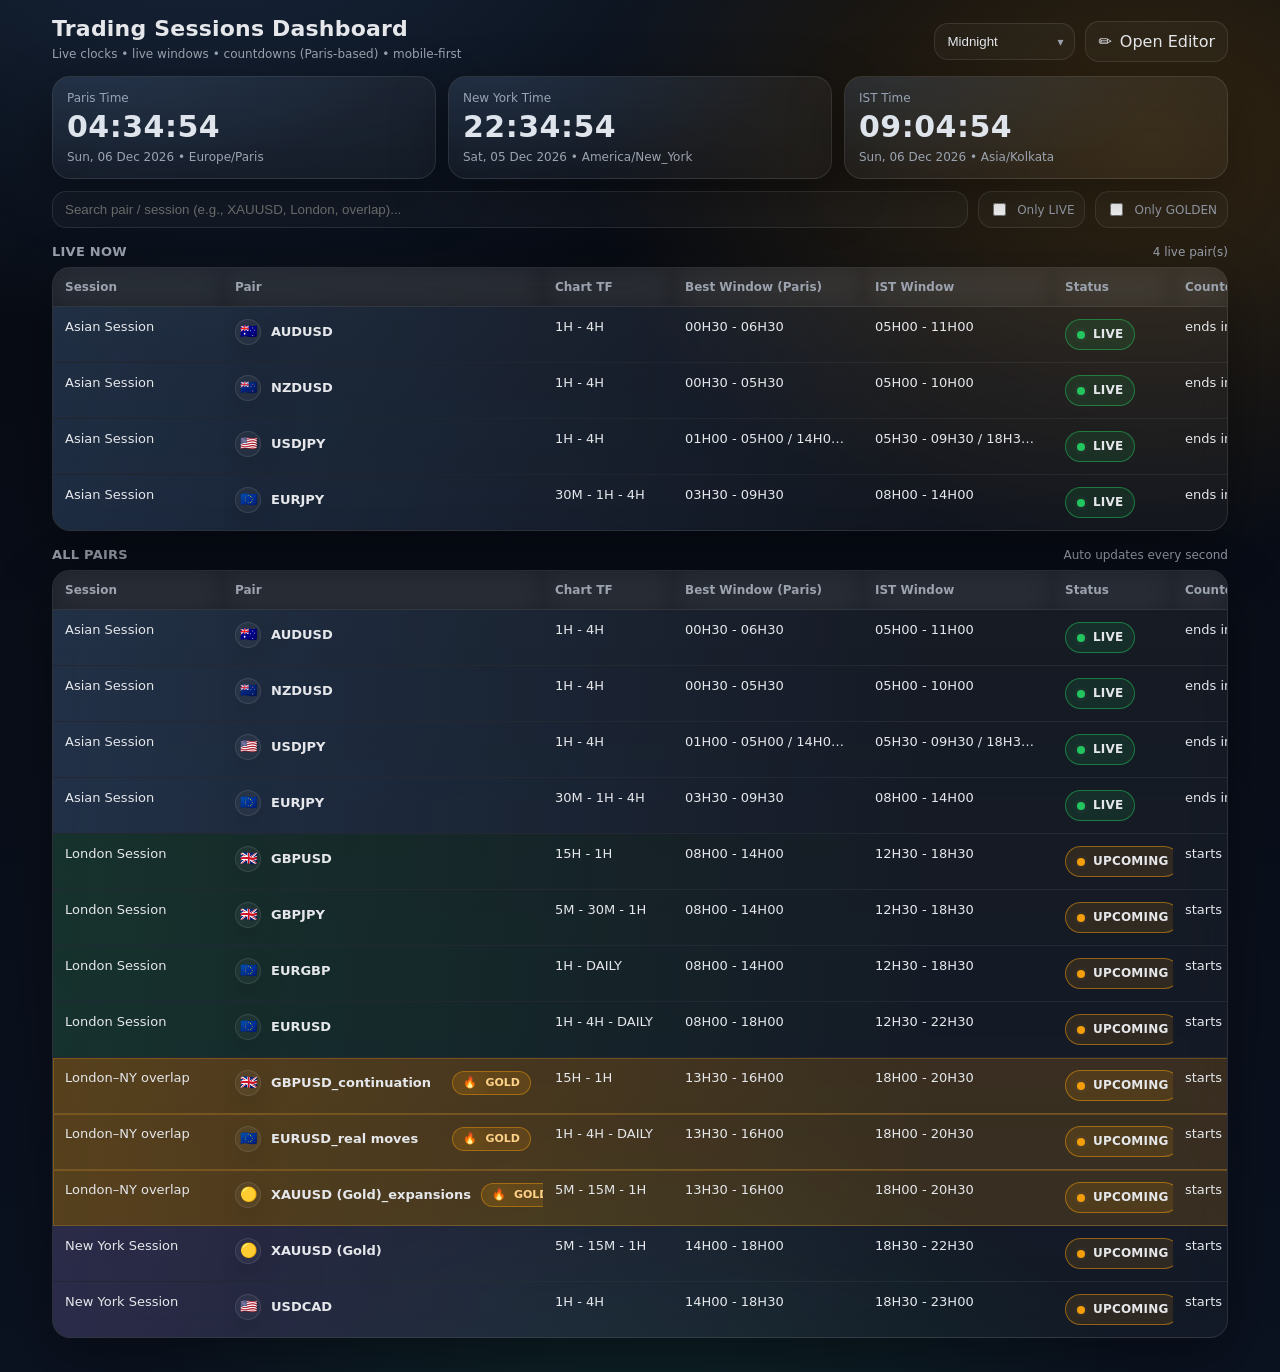
==== commit e1a8d5c3: "Theme dropdown: more color palettes" ====
--- a/index.html
+++ b/index.html
@@ -70,6 +70,103 @@
       --ny: rgba(196,181,253,.16);
 
       --gold: rgba(251,191,36,.16);
+      --goldText: #ffe3a8;
+    }
+
+    /* Accent-forward palettes (glass stays the same, but all accents adapt) */
+    html[data-theme="ocean"]{
+      --bg0:#06101a;
+      --bg1:#081c2c;
+      --card: rgba(255,255,255,.055);
+      --card2: rgba(255,255,255,.035);
+      --line: rgba(255,255,255,.10);
+
+      --text:#e6f3ff;
+      --muted:#a6c2d8;
+
+      --accent:#38bdf8; /* blue */
+      --ok:#22c55e;
+      --warn:#f59e0b;
+      --soon:#60a5fa;
+
+      --asia: rgba(56,189,248,.16);
+      --london: rgba(34,197,94,.14);
+      --overlap: rgba(245,158,11,.16);
+      --ny: rgba(96,165,250,.16);
+
+      --gold: rgba(245,158,11,.16);
+      --goldText: #ffe3a8;
+    }
+
+    html[data-theme="emerald"]{
+      --bg0:#06120c;
+      --bg1:#081f16;
+      --card: rgba(255,255,255,.055);
+      --card2: rgba(255,255,255,.035);
+      --line: rgba(255,255,255,.10);
+
+      --text:#e7fff3;
+      --muted:#a8d7be;
+
+      --accent:#34d399; /* green */
+      --ok:#22c55e;
+      --warn:#f59e0b;
+      --soon:#86efac;
+
+      --asia: rgba(52,211,153,.16);
+      --london: rgba(34,197,94,.14);
+      --overlap: rgba(245,158,11,.16);
+      --ny: rgba(134,239,172,.14);
+
+      --gold: rgba(245,158,11,.16);
+      --goldText: #ffe3a8;
+    }
+
+    html[data-theme="royal"]{
+      --bg0:#0a0818;
+      --bg1:#120b2a;
+      --card: rgba(255,255,255,.055);
+      --card2: rgba(255,255,255,.035);
+      --line: rgba(255,255,255,.10);
+
+      --text:#f0ecff;
+      --muted:#c1b6e3;
+
+      --accent:#a78bfa; /* purple */
+      --ok:#22c55e;
+      --warn:#f59e0b;
+      --soon:#c4b5fd;
+
+      --asia: rgba(167,139,250,.16);
+      --london: rgba(34,197,94,.14);
+      --overlap: rgba(245,158,11,.16);
+      --ny: rgba(196,181,253,.16);
+
+      --gold: rgba(245,158,11,.16);
+      --goldText: #ffe3a8;
+    }
+
+    html[data-theme="ruby"]{
+      --bg0:#16070b;
+      --bg1:#240a12;
+      --card: rgba(255,255,255,.055);
+      --card2: rgba(255,255,255,.035);
+      --line: rgba(255,255,255,.10);
+
+      --text:#ffe7ef;
+      --muted:#e2a9b9;
+
+      --accent:#fb7185; /* red/pink */
+      --ok:#22c55e;
+      --warn:#f59e0b;
+      --soon:#fda4af;
+
+      --asia: rgba(251,113,133,.14);
+      --london: rgba(34,197,94,.14);
+      --overlap: rgba(245,158,11,.16);
+      --ny: rgba(253,164,175,.14);
+
+      --gold: rgba(245,158,11,.16);
       --goldText: #ffe3a8;
     }
 
@@ -205,7 +302,7 @@
 
     /* Tables */
     .tableWrap{overflow:hidden}
-    table{width:100%;border-collapse:collapse}
+    table{width:100%;border-collapse:collapse; table-layout:fixed}
     thead th{
       text-align:left;
       font-size:12px;
@@ -224,8 +321,12 @@
       vertical-align:top;
       font-size:13px;
       line-height:1.25;
+      white-space:nowrap;
+      overflow:hidden;
+      text-overflow:ellipsis;
     }
     tbody tr{transition: background .15s var(--ease)}
+    tbody tr{height:54px; cursor:pointer}
     tbody tr:hover{background: color-mix(in srgb, var(--card) 40%, transparent)}
     tbody tr:last-child td{border-bottom:none}
 
@@ -322,6 +423,191 @@
     }
 
     .muted{color:var(--muted)}
+
+    /* =========================
+       Details modal
+       ========================= */
+    .modalOverlay{
+      position:fixed; inset:0;
+      background: rgba(0,0,0,.45);
+      display:none;
+      align-items:center;
+      justify-content:center;
+      padding:16px;
+      z-index:999;
+    }
+    .modalOverlay[data-open="1"]{display:flex}
+    .modal{
+      width:min(860px, 100%);
+      max-height: min(86vh, 820px);
+      overflow:hidden;
+      border-radius: 20px;
+    }
+    .modalHead{
+      display:flex; gap:10px; align-items:flex-start; justify-content:space-between;
+      padding:14px;
+      border-bottom: 1px solid var(--line);
+    }
+    .modalTitle{
+      display:flex; gap:10px; align-items:center;
+      font-weight:1000;
+      font-size:16px;
+    }
+    .modalSub{margin-top:4px; color:var(--muted); font-size:12px}
+    .modalClose{
+      border:1px solid var(--line);
+      background: color-mix(in srgb, var(--card) 60%, transparent);
+      color:var(--text);
+      border-radius: 14px;
+      padding:10px 12px;
+      cursor:pointer;
+      font-weight:900;
+    }
+    .modalBody{
+      padding:14px;
+      overflow:auto;
+      max-height: calc(min(86vh, 820px) - 64px);
+    }
+    .modalGrid{display:grid; gap:12px}
+    .modalRow{display:grid; gap:10px; grid-template-columns: 1fr 1fr}
+    @media (max-width: 720px){ .modalRow{grid-template-columns:1fr} }
+    .kv{
+      padding:12px;
+    }
+    .k{color:var(--muted); font-size:12px}
+    .v{margin-top:6px; font-weight:900; font-size:13px}
+    .chartBox{
+      padding:12px;
+      border:1px solid var(--line);
+      border-radius:16px;
+      background: color-mix(in srgb, var(--card) 55%, transparent);
+      min-height: 140px;
+      display:flex;
+      flex-direction:column;
+      gap:10px;
+      justify-content:center;
+      align-items:flex-start;
+    }
+    .bigBox{
+      width:100%;
+      border:1px solid var(--line);
+      border-radius:16px;
+      background: color-mix(in srgb, var(--card) 55%, transparent);
+      color:var(--text);
+      padding:12px;
+      min-height: 110px;
+      resize: vertical;
+      font-family: inherit;
+      font-size: 13px;
+      outline:none;
+    }
+    .modalActions{display:flex; gap:10px; flex-wrap:wrap; margin-top:10px}
+    .modalBtn{
+      border:1px solid var(--line);
+      background: color-mix(in srgb, var(--card) 60%, transparent);
+      color:var(--text);
+      padding:10px 12px;
+      border-radius:14px;
+      cursor:pointer;
+      font-weight:900;
+      text-decoration:none;
+      display:inline-flex; gap:8px; align-items:center;
+    }
+    .modalBtn.primary{border-color: color-mix(in srgb, var(--accent) 55%, transparent)}
+    .modalBtn.ok{border-color: color-mix(in srgb, var(--ok) 55%, transparent)}
+
+    /* Clickable rows (primary UX rule) */
+    tr[data-idx]{cursor:pointer}
+    tr[data-idx]:active{transform: translateY(0.5px)}
+
+    /* =========================
+       Modal (Details Popup)
+       ========================= */
+    .modalBack{
+      position:fixed; inset:0;
+      background: rgba(0,0,0,.55);
+      display:none;
+      align-items:flex-end;
+      justify-content:center;
+      padding:14px;
+      z-index:9999;
+    }
+    .modalBack.show{display:flex}
+    .modal{
+      width:min(980px, 100%);
+      max-height: 92vh;
+      overflow:auto;
+      border-radius: 22px;
+      border:1px solid var(--line);
+      background: linear-gradient(180deg, var(--card), var(--card2));
+      backdrop-filter: blur(16px);
+      -webkit-backdrop-filter: blur(16px);
+      box-shadow: var(--shadow);
+      padding: 14px;
+      transform: translateY(14px);
+      animation: popIn .16s var(--ease) forwards;
+    }
+    @keyframes popIn{to{transform: translateY(0)}}
+    .mHead{display:flex; gap:10px; align-items:flex-start; justify-content:space-between}
+    .mTitle{display:flex; gap:10px; align-items:center; font-weight:1000}
+    .mTitle .pairTxt{font-size:16px}
+    .mTitle .sessTxt{color:var(--muted); font-size:12px; font-weight:800}
+    .mActions{display:flex; gap:10px; align-items:center; flex-wrap:wrap; justify-content:flex-end}
+    .xBtn{
+      border:1px solid var(--line);
+      background: color-mix(in srgb, var(--card) 65%, transparent);
+      color:var(--text);
+      padding:8px 10px;
+      border-radius: 14px;
+      cursor:pointer;
+      font-weight:900;
+    }
+    .xBtn:hover{background: color-mix(in srgb, var(--card) 82%, transparent)}
+    .mGrid{display:grid; gap:12px; margin-top:12px}
+    .mGrid.two{grid-template-columns: repeat(2,minmax(0,1fr))}
+    @media (max-width: 900px){
+      .modalBack{align-items:stretch}
+      .modal{max-height:100vh}
+      .mGrid.two{grid-template-columns: 1fr}
+    }
+    .mBox{padding:12px}
+    .mK{color:var(--muted); font-size:12px; font-weight:900; letter-spacing:.2px}
+    .mV{margin-top:6px; font-size:13px}
+    .mArea{
+      width:100%;
+      min-height: 110px;
+      resize: vertical;
+      border:1px solid color-mix(in srgb, var(--line) 85%, transparent);
+      background: color-mix(in srgb, var(--card) 55%, transparent);
+      color:var(--text);
+      border-radius: 16px;
+      padding: 10px 12px;
+      outline:none;
+      line-height:1.35;
+      font-family: inherit;
+      font-size: 13px;
+      white-space: pre-wrap;
+    }
+    .chartBox{
+      padding:12px;
+      min-height:140px;
+      display:flex;
+      align-items:center;
+      justify-content:space-between;
+      gap:12px;
+    }
+    .chartHint{color:var(--muted); font-size:12px; line-height:1.35}
+    .miniLink{
+      text-decoration:none;
+      border:1px solid var(--line);
+      background: color-mix(in srgb, var(--card) 60%, transparent);
+      color:var(--text);
+      padding:8px 10px;
+      border-radius: 14px;
+      font-weight:900;
+      white-space:nowrap;
+    }
+    .miniLink:hover{background: color-mix(in srgb, var(--card) 82%, transparent)}
   </style>
 </head>
 
@@ -338,6 +624,10 @@
           <select class="select" id="themeSel">
             <option value="midnight">Midnight</option>
             <option value="slate">Slate</option>
+            <option value="ocean">Ocean Blue</option>
+            <option value="emerald">Emerald Green</option>
+            <option value="royal">Royal Purple</option>
+            <option value="ruby">Ruby Red</option>
             <option value="light">Light</option>
           </select>
         </div>
@@ -431,6 +721,73 @@
     </div>
   </div>
 
+  <!-- Details popup modal (row click) -->
+  <div class="modalOverlay" id="modalOverlay" role="dialog" aria-modal="true" aria-hidden="true">
+    <div class="modal glass" id="modalBox">
+      <div class="modalHead">
+        <div>
+          <div class="modalTitle" id="mTitle">
+            <span class="pairIcon" id="mIcon">📈</span>
+            <span id="mPair">—</span>
+          </div>
+          <div class="modalSub" id="mSub">—</div>
+        </div>
+        <button class="modalClose" id="mClose" title="Close">✖</button>
+      </div>
+
+      <div class="modalBody">
+        <div class="modalGrid">
+          <div class="modalRow">
+            <div class="kv glass">
+              <div class="k">Status</div>
+              <div class="v" id="mStatus">—</div>
+            </div>
+            <div class="kv glass">
+              <div class="k">Countdown</div>
+              <div class="v" id="mCountdown">—</div>
+            </div>
+          </div>
+
+          <div class="modalRow">
+            <div class="kv glass">
+              <div class="k">Chart TF</div>
+              <div class="v" id="mTF">—</div>
+            </div>
+            <div class="kv glass">
+              <div class="k">Windows</div>
+              <div class="v"><span id="mParisWin">—</span><br><span class="muted">IST:</span> <span id="mISTWin">—</span></div>
+            </div>
+          </div>
+
+          <div class="chartBox glass">
+            <div><b>Chart</b> (quick open)</div>
+            <div class="muted" id="mChartHint">Open a live chart for this pair in a new tab.</div>
+            <div class="modalActions" id="mChartActions"></div>
+          </div>
+
+          <div>
+            <div class="k">Tight Rules</div>
+            <textarea class="bigBox" id="mRules" placeholder="(rules / checklist)"></textarea>
+          </div>
+
+          <div>
+            <div class="k">Comments</div>
+            <textarea class="bigBox" id="mComments" placeholder="(comments)"></textarea>
+          </div>
+
+          <div>
+            <div class="k">Notes</div>
+            <textarea class="bigBox" id="mNotes" placeholder="(your notes for this pair)"></textarea>
+            <div class="modalActions">
+              <button class="modalBtn ok" id="mSaveNotes">💾 Save Notes</button>
+              <a class="modalBtn primary" id="mJournalBtn" target="_blank" rel="noopener" style="display:none">📓 Journal ↗</a>
+            </div>
+          </div>
+        </div>
+      </div>
+    </div>
+  </div>
+
 <script>
   // =========================
   // Theme selection
@@ -559,6 +916,13 @@
     return `<a class="journalLink" href="${url}" target="_blank" rel="noopener">Journal ↗</a>`;
   }
 
+  function escapeHtml(s){
+    return String(s ?? "").replace(/[&<>"']/g, c => ({'&':'&amp;','<':'&lt;','>':'&gt;','"':'&quot;',"'":'&#39;'}[c]));
+  }
+  function oneLine(s){
+    return escapeHtml(String(s||"").replace(/\s+/g," ").trim());
+  }
+
   // =========================
   // Pair icons (emoji-based, zero external assets)
   // =========================
@@ -591,6 +955,16 @@
     return `<span class="pairIcon" title="Pair">📈</span>`;
   }
 
+  function pairEmoji(pair){
+    const core = extractCorePairLabel(pair);
+    if(core.startsWith("XAU")) return "🟡";
+    if(core.length >= 6){
+      const base = core.slice(0,3);
+      return CCY_EMOJI[base] || "📈";
+    }
+    return "📈";
+  }
+
   // =========================
   // Rendering
   // =========================
@@ -600,7 +974,8 @@
     const res = await fetch("./config.json?x=" + Date.now());
     const json = await res.json();
     if(!json.rows) json.rows = [];
-    json.rows = json.rows.map(r=>({
+    json.rows = json.rows.map((r,i)=>({
+      _idx: i,
       session: r.session ?? "",
       pair: r.pair ?? "",
       chartTF: r.chartTF ?? r.chartTimeFrame ?? "",
@@ -625,25 +1000,25 @@
     const icon = pairIconHTML(r.pair);
 
     return `
-      <tr class="${heat}">
+      <tr class="${heat}" data-idx="${r._idx}">
         <td>${r.session||""}</td>
         <td>
           <div class="pairRow">
             ${icon}
-            <span>${r.pair||""}</span>
+            <span class="pairName" data-open="1">${escapeHtml(r.pair||"")}</span>
             <span class="pairMeta">
               ${gold}
               ${j}
             </span>
           </div>
         </td>
-        <td>${r.chartTF||""}</td>
-        <td>${r.bestWindowParis||""}</td>
-        <td>${r.istWindow||""}</td>
+        <td>${escapeHtml(r.chartTF||"")}</td>
+        <td>${escapeHtml(r.bestWindowParis||"")}</td>
+        <td>${escapeHtml(r.istWindow||"")}</td>
         <td>${statusPill(cd.status)}</td>
-        <td>${countdownTxt}</td>
-        <td>${(r.tightRules||"").replace(/\n/g,"<br>")}</td>
-        <td>${(r.comments||"").replace(/\n/g,"<br>")}</td>
+        <td>${escapeHtml(countdownTxt)}</td>
+        <td>${oneLine(r.tightRules)}</td>
+        <td>${oneLine(r.comments)}</td>
       </tr>
     `;
   }
@@ -658,7 +1033,7 @@
     const icon = pairIconHTML(r.pair);
 
     return `
-      <div class="mCard glass ${heat}">
+      <div class="mCard glass ${heat}" data-idx="${r._idx}">
         <div class="mTop">
           <div>
             <div class="mPair">${icon}<span>${r.pair||""}</span>${gold}</div>
@@ -727,6 +1102,142 @@
     CFG = await loadConfig();
     initTheme(CFG.defaultTheme);
 
+    // =========================
+    // Details popup (row click)
+    // =========================
+    const overlay = document.getElementById("modalOverlay");
+    const closeBtn = document.getElementById("mClose");
+    const NOTES_KEY = "tsd_notes_v1";
+    let activeIdx = null;
+
+    function readNotesMap(){
+      try{ return JSON.parse(localStorage.getItem(NOTES_KEY) || "{}"); }catch(e){ return {}; }
+    }
+    function writeNotesMap(map){
+      localStorage.setItem(NOTES_KEY, JSON.stringify(map));
+    }
+
+    function tvUrl(pair){
+      // Best-effort TradingView symbol mapping (keeps it simple; user can edit manually there)
+      const core = extractCorePairLabel(pair);
+      if(core.startsWith("XAU")) return "https://www.tradingview.com/symbols/XAUUSD/";
+      if(core.length >= 6) return `https://www.tradingview.com/symbols/${core}/`;
+      return "https://www.tradingview.com/";
+    }
+
+    function openDetails(idx){
+      const row = CFG.rows.find(r => r._idx === idx);
+      if(!row) return;
+
+      activeIdx = idx;
+      const wins = windowsFromText(row.bestWindowParis);
+      const cd = countdownForRow(wins);
+      const countdownTxt = `${cd.mode} in ${msToHHMMSS(cd.ms)}`;
+
+      // Title + icon + session
+      document.getElementById("mIcon").textContent = pairEmoji(row.pair);
+      document.getElementById("mPair").textContent = row.pair || "—";
+      document.getElementById("mSub").textContent = `${row.session || ""}${row.golden ? " • GOLD 🔥" : ""}`.trim() || "—";
+
+      // Status + countdown
+      document.getElementById("mStatus").textContent = cd.status;
+      document.getElementById("mCountdown").textContent = countdownTxt;
+
+      // TF + windows
+      document.getElementById("mTF").textContent = row.chartTF || "—";
+      document.getElementById("mParisWin").textContent = row.bestWindowParis || "—";
+      document.getElementById("mISTWin").textContent = row.istWindow || "—";
+
+      // Big fields
+      const rulesEl = document.getElementById("mRules");
+      const comEl = document.getElementById("mComments");
+      rulesEl.value = row.tightRules || "";
+      comEl.value = row.comments || "";
+      rulesEl.readOnly = true;
+      comEl.readOnly = true;
+
+      // Chart actions (external open; we don't load widgets)
+      const chartActions = document.getElementById("mChartActions");
+      chartActions.innerHTML = "";
+      const a = document.createElement("a");
+      a.className = "modalBtn primary";
+      a.target = "_blank";
+      a.rel = "noopener";
+      a.href = tvUrl(row.pair);
+      a.textContent = "📈 Open TradingView";
+      chartActions.appendChild(a);
+
+      const jBtn = document.getElementById("mJournalBtn");
+      if(row.journal){
+        jBtn.href = row.journal;
+        jBtn.style.display = "inline-flex";
+      }else{
+        jBtn.style.display = "none";
+      }
+
+      // Notes (local only)
+      const notesMap = readNotesMap();
+      document.getElementById("mNotes").value = notesMap[row.pair] || "";
+
+      overlay.setAttribute("data-open","1");
+      overlay.setAttribute("aria-hidden","false");
+    }
+
+    function closeDetails(){
+      overlay.removeAttribute("data-open");
+      overlay.setAttribute("aria-hidden","true");
+      activeIdx = null;
+    }
+
+    closeBtn.addEventListener("click", closeDetails);
+    overlay.addEventListener("click", (e)=>{
+      if(e.target === overlay) closeDetails();
+    });
+    window.addEventListener("keydown", (e)=>{
+      if(e.key === "Escape") closeDetails();
+    });
+
+    document.getElementById("mSaveNotes").addEventListener("click", ()=>{
+      if(activeIdx === null) return;
+      const row = CFG.rows.find(r=>r._idx === activeIdx);
+      if(!row) return;
+      const map = readNotesMap();
+      map[row.pair] = document.getElementById("mNotes").value;
+      writeNotesMap(map);
+    });
+
+    // Event delegation: table rows
+    function bindRowClicks(containerId){
+      const el = document.getElementById(containerId);
+      if(!el) return;
+      el.addEventListener("click", (e)=>{
+        const a = e.target.closest("a");
+        if(a) return; // allow Journal ↗ links
+        const tr = e.target.closest("tr[data-idx]");
+        if(!tr) return;
+        const idx = Number(tr.getAttribute("data-idx"));
+        openDetails(idx);
+      });
+    }
+    bindRowClicks("liveBody");
+    bindRowClicks("allBody");
+
+    // Event delegation: mobile cards
+    function bindMobileClicks(containerId){
+      const el = document.getElementById(containerId);
+      if(!el) return;
+      el.addEventListener("click", (e)=>{
+        const a = e.target.closest("a");
+        if(a) return;
+        const card = e.target.closest("[data-idx]");
+        if(!card) return;
+        const idx = Number(card.getAttribute("data-idx"));
+        openDetails(idx);
+      });
+    }
+    bindMobileClicks("liveMobile");
+    bindMobileClicks("allMobile");
+
     // theme change
     document.getElementById("themeSel").addEventListener("change", (e)=> applyTheme(e.target.value));
 
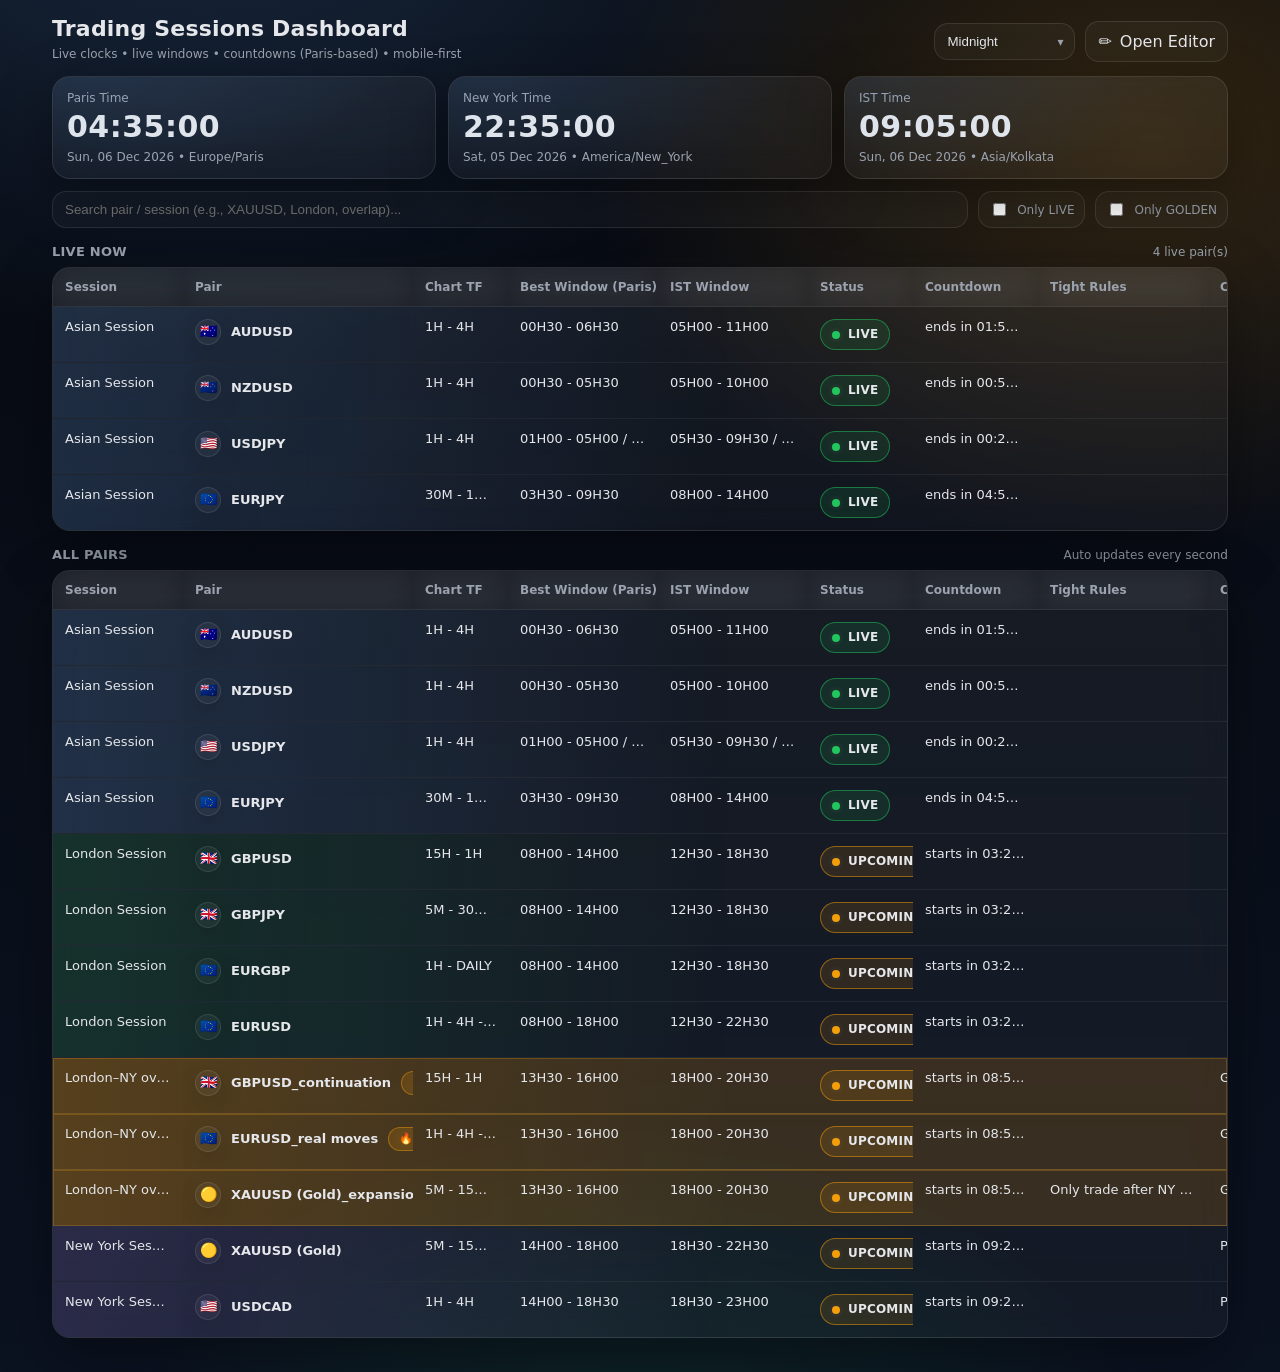
==== commit 2f564b50: "Fix applied: Countdown column no longer cut off" ====
--- a/index.html
+++ b/index.html
@@ -301,7 +301,10 @@
     .panelTitle .mini{font-size:12px;color:var(--muted)}
 
     /* Tables */
-    .tableWrap{overflow:hidden}
+    /* Prevent right-side clipping on smaller widths.
+       Keep compact, no-wrap cells, but allow horizontal scroll as a safe fallback
+       (GitHub Pages friendly, deterministic, minimal reflow). */
+    .tableWrap{overflow-x:auto; overflow-y:hidden; -webkit-overflow-scrolling:touch}
     table{width:100%;border-collapse:collapse; table-layout:fixed}
     thead th{
       text-align:left;
@@ -680,14 +683,14 @@
       <table>
         <thead>
           <tr>
-            <th style="width:170px">Session</th>
-            <th style="width:320px">Pair</th>
-            <th style="width:130px">Chart TF</th>
-            <th style="width:190px">Best Window (Paris)</th>
-            <th style="width:190px">IST Window</th>
-            <th style="width:120px">Status</th>
-            <th style="width:170px">Countdown</th>
-            <th style="width:240px">Tight Rules</th>
+            <th style="width:130px">Session</th>
+            <th style="width:230px">Pair</th>
+            <th style="width:95px">Chart TF</th>
+            <th style="width:150px">Best Window (Paris)</th>
+            <th style="width:150px">IST Window</th>
+            <th style="width:105px">Status</th>
+            <th style="width:125px">Countdown</th>
+            <th style="width:170px">Tight Rules</th>
             <th>Comments</th>
           </tr>
         </thead>
@@ -705,14 +708,14 @@
       <table>
         <thead>
           <tr>
-            <th style="width:170px">Session</th>
-            <th style="width:320px">Pair</th>
-            <th style="width:130px">Chart TF</th>
-            <th style="width:190px">Best Window (Paris)</th>
-            <th style="width:190px">IST Window</th>
-            <th style="width:120px">Status</th>
-            <th style="width:170px">Countdown</th>
-            <th style="width:240px">Tight Rules</th>
+            <th style="width:130px">Session</th>
+            <th style="width:230px">Pair</th>
+            <th style="width:95px">Chart TF</th>
+            <th style="width:150px">Best Window (Paris)</th>
+            <th style="width:150px">IST Window</th>
+            <th style="width:105px">Status</th>
+            <th style="width:125px">Countdown</th>
+            <th style="width:170px">Tight Rules</th>
             <th>Comments</th>
           </tr>
         </thead>
